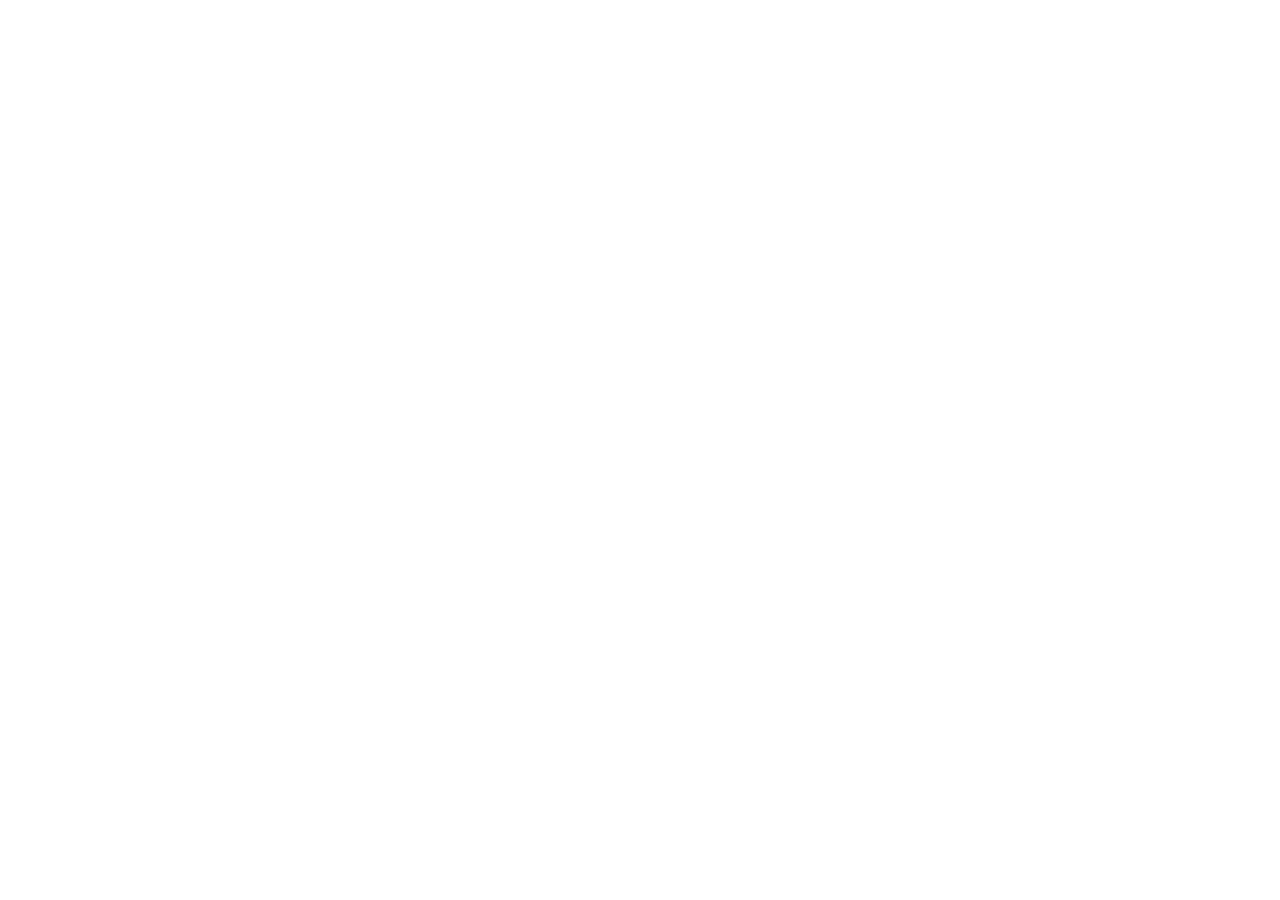
==== index.html @ b3dc57a8 "Add live customer card and lock screen demo" ====
<!doctype html>
<html lang="fr" data-mobile="true">
  <head>
    <meta charset="UTF-8" />
    <meta name="viewport" content="width=device-width, initial-scale=1, viewport-fit=cover" />
    <meta name="theme-color" content="#f8f5ed" />
    <title>FIDELITIZ — Démo mobile connectée</title>
    <script type="module" crossorigin src="./assets/index.server-DJMQEI2E.js"></script>
    <link rel="stylesheet" crossorigin href="./assets/style-CL3QbnvM.css">
  </head>
  <body>
    <div id="root"></div>
    <script src="./jsQR.js"></script>
  </body>
</html>
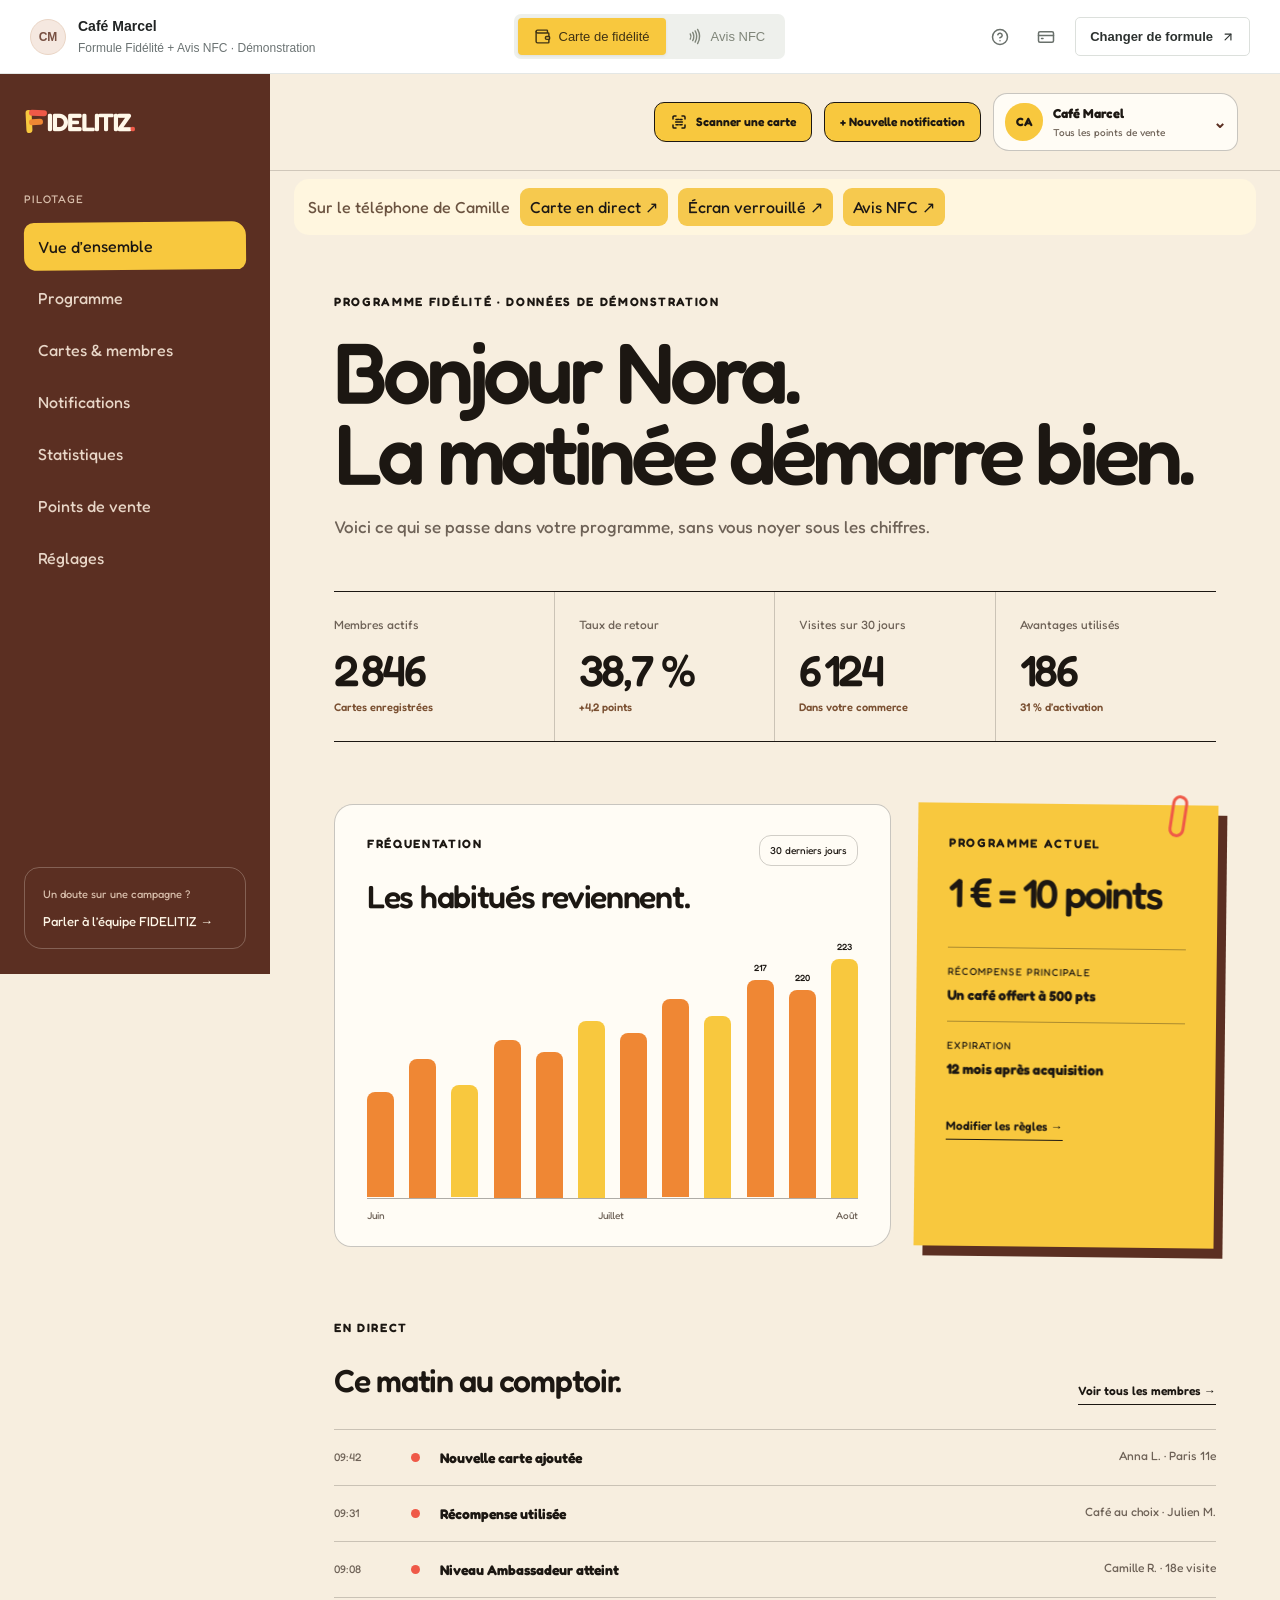
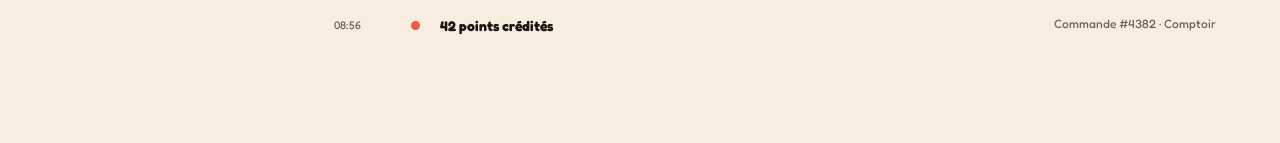
==== commit eae22755: "Load NFC-enabled dashboard" ====
--- a/index.html
+++ b/index.html
@@ -5,7 +5,7 @@
     <meta name="viewport" content="width=device-width, initial-scale=1, viewport-fit=cover" />
     <meta name="theme-color" content="#f8f5ed" />
     <title>FIDELITIZ — Démo mobile connectée</title>
-    <script type="module" crossorigin src="./assets/index.server-DJMQEI2E.js"></script>
+    <script type="module" crossorigin src="./assets/index.server-DjccMtOa.js"></script>
     <link rel="stylesheet" crossorigin href="./assets/style-CL3QbnvM.css">
   </head>
   <body>
--- a/assets/style-CL3QbnvM.css
+++ b/assets/style-CL3QbnvM.css
@@ -0,0 +1,2 @@
+@font-face{font-family:Fredoka Variable;font-style:normal;font-display:swap;font-weight:300 700;src:url(./fredoka-hebrew-wght-normal-DdnsCkLr.woff2)format("woff2-variations");unicode-range:U+307-308,U+590-5FF,U+200C-2010,U+20AA,U+25CC,U+FB1D-FB4F}@font-face{font-family:Fredoka Variable;font-style:normal;font-display:swap;font-weight:300 700;src:url(./fredoka-latin-ext-wght-normal-CYrqKuxd.woff2)format("woff2-variations");unicode-range:U+100-2BA,U+2BD-2C5,U+2C7-2CC,U+2CE-2D7,U+2DD-2FF,U+304,U+308,U+329,U+1D00-1DBF,U+1E00-1E9F,U+1EF2-1EFF,U+2020,U+20A0-20AB,U+20AD-20C0,U+2113,U+2C60-2C7F,U+A720-A7FF}@font-face{font-family:Fredoka Variable;font-style:normal;font-display:swap;font-weight:300 700;src:url(./fredoka-latin-wght-normal-DM6njrJ3.woff2)format("woff2-variations");unicode-range:U+??,U+131,U+152-153,U+2BB-2BC,U+2C6,U+2DA,U+2DC,U+304,U+308,U+329,U+2000-206F,U+20AC,U+2122,U+2191,U+2193,U+2212,U+2215,U+FEFF,U+FFFD}@layer properties{@supports (((-webkit-hyphens:none)) and (not (margin-trim:inline))) or ((-moz-orient:inline) and (not (color:rgb(from red r g b)))){*,:before,:after,::backdrop{--tw-rotate-x:initial;--tw-rotate-y:initial;--tw-rotate-z:initial;--tw-skew-x:initial;--tw-skew-y:initial;--tw-border-style:solid;--tw-blur:initial;--tw-brightness:initial;--tw-contrast:initial;--tw-grayscale:initial;--tw-hue-rotate:initial;--tw-invert:initial;--tw-opacity:initial;--tw-saturate:initial;--tw-sepia:initial;--tw-drop-shadow:initial;--tw-drop-shadow-color:initial;--tw-drop-shadow-alpha:100%;--tw-drop-shadow-size:initial;--tw-ease:initial}}}@layer theme{:root,:host{--font-sans:ui-sans-serif, system-ui, sans-serif, "Apple Color Emoji", "Segoe UI Emoji", "Segoe UI Symbol", "Noto Color Emoji";--font-mono:ui-monospace, SFMono-Regular, Menlo, Monaco, Consolas, "Liberation Mono", "Courier New", monospace;--spacing:.25rem;--ease-in-out:cubic-bezier(.4, 0, .2, 1);--default-font-family:var(--font-sans);--default-mono-font-family:var(--font-mono)}}@layer base{*,:after,:before,::backdrop{box-sizing:border-box;border:0 solid;margin:0;padding:0}::file-selector-button{box-sizing:border-box;border:0 solid;margin:0;padding:0}html,:host{-webkit-text-size-adjust:100%;tab-size:4;line-height:1.5;font-family:var(--default-font-family,ui-sans-serif, system-ui, sans-serif, "Apple Color Emoji", "Segoe UI Emoji", "Segoe UI Symbol", "Noto Color Emoji");font-feature-settings:var(--default-font-feature-settings,normal);font-variation-settings:var(--default-font-variation-settings,normal);-webkit-tap-highlight-color:transparent}hr{height:0;color:inherit;border-top-width:1px}abbr:where([title]){-webkit-text-decoration:underline dotted;text-decoration:underline dotted}h1,h2,h3,h4,h5,h6{font-size:inherit;font-weight:inherit}a{color:inherit;-webkit-text-decoration:inherit;-webkit-text-decoration:inherit;-webkit-text-decoration:inherit;-webkit-text-decoration:inherit;text-decoration:inherit}b,strong{font-weight:bolder}code,kbd,samp,pre{font-family:var(--default-mono-font-family,ui-monospace, SFMono-Regular, Menlo, Monaco, Consolas, "Liberation Mono", "Courier New", monospace);font-feature-settings:var(--default-mono-font-feature-settings,normal);font-variation-settings:var(--default-mono-font-variation-settings,normal);font-size:1em}small{font-size:80%}sub,sup{vertical-align:baseline;font-size:75%;line-height:0;position:relative}sub{bottom:-.25em}sup{top:-.5em}table{text-indent:0;border-color:inherit;border-collapse:collapse}:-moz-focusring{outline:auto}progress{vertical-align:baseline}summary{display:list-item}ol,ul,menu{list-style:none}img,svg,video,canvas,audio,iframe,embed,object{vertical-align:middle;display:block}img,video{max-width:100%;height:auto}button,input,select,optgroup,textarea{font:inherit;font-feature-settings:inherit;font-variation-settings:inherit;letter-spacing:inherit;color:inherit;opacity:1;background-color:#0000;border-radius:0}::file-selector-button{font:inherit;font-feature-settings:inherit;font-variation-settings:inherit;letter-spacing:inherit;color:inherit;opacity:1;background-color:#0000;border-radius:0}:where(select:is([multiple],[size])) optgroup{font-weight:bolder}:where(select:is([multiple],[size])) optgroup option{padding-inline-start:20px}::file-selector-button{margin-inline-end:4px}::placeholder{opacity:1}@supports (not ((-webkit-appearance:-apple-pay-button))) or (contain-intrinsic-size:1px){::placeholder{color:currentColor}@supports (color:color-mix(in lab, red, red)){::placeholder{color:color-mix(in oklab, currentcolor 50%, transparent)}}}textarea{resize:vertical}::-webkit-search-decoration{-webkit-appearance:none}::-webkit-date-and-time-value{min-height:1lh;text-align:inherit}::-webkit-datetime-edit{display:inline-flex}::-webkit-datetime-edit-fields-wrapper{padding:0}::-webkit-datetime-edit{padding-block:0}::-webkit-datetime-edit-year-field{padding-block:0}::-webkit-datetime-edit-month-field{padding-block:0}::-webkit-datetime-edit-day-field{padding-block:0}::-webkit-datetime-edit-hour-field{padding-block:0}::-webkit-datetime-edit-minute-field{padding-block:0}::-webkit-datetime-edit-second-field{padding-block:0}::-webkit-datetime-edit-millisecond-field{padding-block:0}::-webkit-datetime-edit-meridiem-field{padding-block:0}::-webkit-calendar-picker-indicator{line-height:1}:-moz-ui-invalid{box-shadow:none}button,input:where([type=button],[type=reset],[type=submit]){appearance:button}::file-selector-button{appearance:button}::-webkit-inner-spin-button{height:auto}::-webkit-outer-spin-button{height:auto}[hidden]:where(:not([hidden=until-found])){display:none!important}}@layer components;@layer utilities{.visible{visibility:visible}.sr-only{clip-path:inset(50%);white-space:nowrap;border-width:0;width:1px;height:1px;margin:-1px;padding:0;position:absolute;overflow:hidden}.static{position:static}.start{inset-inline-start:var(--spacing)}.end{inset-inline-end:var(--spacing)}.container{width:100%}@media (width>=40rem){.container{max-width:40rem}}@media (width>=48rem){.container{max-width:48rem}}@media (width>=64rem){.container{max-width:64rem}}@media (width>=80rem){.container{max-width:80rem}}@media (width>=96rem){.container{max-width:96rem}}.block{display:block}.contents{display:contents}.flex{display:flex}.grid{display:grid}.hidden{display:none}.inline{display:inline}.table{display:table}.transform{transform:var(--tw-rotate-x,) var(--tw-rotate-y,) var(--tw-rotate-z,) var(--tw-skew-x,) var(--tw-skew-y,)}.resize{resize:both}.flex-wrap{flex-wrap:wrap}.truncate{text-overflow:ellipsis;white-space:nowrap;overflow:hidden}.border{border-style:var(--tw-border-style);border-width:1px}.blur{--tw-blur:blur(8px);filter:var(--tw-blur,) var(--tw-brightness,) var(--tw-contrast,) var(--tw-grayscale,) var(--tw-hue-rotate,) var(--tw-invert,) var(--tw-saturate,) var(--tw-sepia,) var(--tw-drop-shadow,)}.invert{--tw-invert:invert(100%);filter:var(--tw-blur,) var(--tw-brightness,) var(--tw-contrast,) var(--tw-grayscale,) var(--tw-hue-rotate,) var(--tw-invert,) var(--tw-saturate,) var(--tw-sepia,) var(--tw-drop-shadow,)}.filter{filter:var(--tw-blur,) var(--tw-brightness,) var(--tw-contrast,) var(--tw-grayscale,) var(--tw-hue-rotate,) var(--tw-invert,) var(--tw-saturate,) var(--tw-sepia,) var(--tw-drop-shadow,)}.ease-in-out{--tw-ease:var(--ease-in-out);transition-timing-function:var(--ease-in-out)}}:root{--yellow:#f8c83e;--yellow-soft:#ffe79b;--orange:#ef8734;--coral:#ef5948;--brown:#5b2f22;--brown-deep:#321c16;--ink:#1c1712;--cream:#fff8e9;--paper:#fffcf5;--muted:#6e6257}*{box-sizing:border-box}html{scroll-behavior:smooth}body{background:var(--cream);color:var(--ink);margin:0;font-family:Fredoka Variable,Arial Rounded MT Bold,sans-serif;font-weight:450}:is(html:has(body>main#top),body:has(>main#top)){scrollbar-width:none;-ms-overflow-style:none}html:has(body>main#top)::-webkit-scrollbar{width:0;height:0;display:none}body:has(>main#top)::-webkit-scrollbar{width:0;height:0;display:none}button,input{font:inherit}button,a{-webkit-tap-highlight-color:transparent}button{color:inherit}a{color:inherit;text-decoration:none}img{display:block}h1,h2,h3,p{margin-top:0}.eyebrow{letter-spacing:.14em;text-transform:uppercase;margin:0 0 20px;font-size:12px;font-weight:650}.wordmark{letter-spacing:-.055em;font-size:27px;font-weight:650}.wordmark span,.dashboard-brand span,.wallet-card-brand span,.hero h1 span{color:var(--coral)}.brand-logo{align-items:center;gap:0;width:fit-content;display:inline-flex}.brand-glyph{flex:0 0 24px;width:24px;height:27px;margin-right:-1px;display:block;position:relative}.brand-glyph i{border-radius:999px;display:block;position:absolute}.glyph-spine{background:var(--brown);width:6px;top:2px;bottom:2px;left:2px;transform:rotate(-3deg)}.glyph-top{background:var(--coral);width:18px;height:6px;top:2px;left:5px;transform:rotate(2deg)}.glyph-middle{background:var(--orange);width:14px;height:6px;top:11px;left:5px;transform:rotate(-2deg)}.brand-name{letter-spacing:-.055em;margin-top:1px;font-size:25px;font-weight:650;line-height:1}.brand-dot{color:var(--coral);margin-left:-.04em}.button{border:1.5px solid var(--ink);cursor:pointer;border-radius:12px;justify-content:center;align-items:center;min-height:54px;padding:0 25px;font-size:15px;font-weight:650;transition:transform .22s cubic-bezier(.2,.8,.2,1),box-shadow .22s cubic-bezier(.2,.8,.2,1);display:inline-flex}.button:hover,.button:focus-visible{box-shadow:6px 6px 0 var(--coral);transform:translate(-3px,-3px)rotate(-.3deg)}.button-dark{background:var(--ink);color:var(--cream)}.button-light{border-color:var(--cream);background:var(--cream);color:var(--ink)}.account-menu{z-index:20;align-items:center;display:inline-flex;position:relative}.account-trigger{cursor:pointer;background:#fff8e98c;border:1px solid #1c17123d;border-radius:25px;align-items:center;gap:9px;min-height:46px;padding:4px 12px 4px 5px;font-size:13px;font-weight:600;transition:background .18s,transform .18s;display:flex;position:relative}.account-trigger:hover,.account-trigger:focus-visible{background:var(--paper);outline:none;transform:rotate(-1deg)}.account-menu-compact .account-trigger{width:46px;padding:4px}.face-avatar{border:1px solid var(--ink);background:var(--orange);border-radius:50% 48% 52% 46%;flex:0 0 36px;width:36px;height:36px;display:block;position:relative;overflow:hidden}.face-eyes:before,.face-eyes:after{content:"";border-top:0 solid var(--ink);background:var(--ink);border-radius:50%;width:3px;height:3px;transition:top .2s,width .2s,height .2s,border-width .18s,border-radius .2s,background .16s,transform .22s cubic-bezier(.2,.8,.2,1);position:absolute;top:13px}.face-eyes:before{left:11px}.face-eyes:after{right:10px}.account-menu:hover .face-eyes:before,.account-menu:focus-within .face-eyes:before{background:0 0;border-top-width:2px;border-radius:55% 55% 0 0;width:7px;height:5px;top:12px;left:8px;transform:rotate(8deg)}.account-menu:hover .face-eyes:after,.account-menu:focus-within .face-eyes:after{background:0 0;border-top-width:2px;border-radius:55% 55% 0 0;width:7px;height:5px;top:12px;right:8px;transform:rotate(-8deg)}.face-smile{border:0;border-bottom:2px solid var(--ink);background:0 0;border-radius:0 0 11px 11px;width:12px;height:7px;transition:top .22s cubic-bezier(.2,.8,.2,1),left .22s cubic-bezier(.2,.8,.2,1),width .22s cubic-bezier(.2,.8,.2,1),height .22s cubic-bezier(.2,.8,.2,1),border-radius .22s,background .18s;position:absolute;top:18px;left:12px}.face-smile:before,.face-smile:after{content:"";background:var(--coral);opacity:0;border-radius:50%;width:4px;height:2px;transition:opacity .18s,transform .22s;position:absolute;top:1px}.face-smile:before{left:-7px}.face-smile:after{right:-7px}.account-menu:hover .face-smile,.account-menu:focus-within .face-smile{border:1.5px solid var(--ink);background:linear-gradient(to bottom,var(--ink) 0 62%,var(--coral) 63% 100%);border-radius:4px 4px 10px 10px;width:14px;height:9px;top:18px;left:11px}.account-menu:hover .face-smile:before,.account-menu:hover .face-smile:after,.account-menu:focus-within .face-smile:before,.account-menu:focus-within .face-smile:after{opacity:.8;transform:translateY(2px)scale(1.1)}.account-popover{background:var(--paper);opacity:0;visibility:hidden;pointer-events:none;transform-origin:32px 0;border:1px solid #1c171233;border-radius:22px;width:268px;padding:12px;transition:opacity .18s,transform .26s cubic-bezier(.16,1,.3,1),visibility .18s;position:absolute;top:calc(100% + 10px);left:0;transform:translateY(-8px)rotate(-1.2deg)scale(.98);box-shadow:0 18px 45px #321c162b}.account-popover:before{content:"";height:12px;position:absolute;bottom:100%;left:0;right:0}.account-menu:hover .account-popover,.account-menu:focus-within .account-popover{opacity:1;visibility:visible;pointer-events:auto;transform:translateY(0)rotate(0)scale(1)}.popover-heading{flex-direction:column;gap:4px;padding:7px 8px 13px;display:flex}.popover-heading span{font-size:16px;font-weight:650}.popover-heading small{color:var(--muted);font-size:12px;line-height:1.45}.popover-action{width:100%;min-height:46px;font-size:14px}.popover-link{border-bottom:1px solid #1c17122e;justify-content:space-between;margin:9px 4px 0;padding:10px 7px 5px;font-size:13px;font-weight:550;display:flex}.popover-link span{transition:transform .18s}button.popover-link{width:calc(100% - 8px);color:inherit;font:inherit;text-align:left;cursor:pointer;background:0 0;border-width:0 0 1px;font-size:13px;font-weight:550}.popover-link:hover span,.popover-link:focus-visible span{transform:translate(4px)}.hero{background:var(--yellow)}.nav{z-index:10;border-bottom:1px solid #1c171242;justify-content:space-between;align-items:center;width:min(1360px,100% - 64px);margin:0 auto;padding:22px 0;display:flex;position:relative}.nav>.brand-logo{transform-origin:0;transform:scale(1.22)}.nav-end,.nav-links{align-items:center;display:flex}.nav-end{gap:17px}.solutions-menu{z-index:30;position:relative}.solutions-trigger{font:inherit;cursor:pointer;background:0 0;border:0;align-items:center;gap:7px;padding:12px 0;display:flex}.solutions-chevron{fill:none;stroke:currentColor;stroke-width:1.8px;stroke-linecap:round;stroke-linejoin:round;flex:none;width:12px;height:8px;transition:transform .2s}.solutions-trigger[aria-expanded=true] .solutions-chevron{transform:rotate(180deg)}.solutions-dropdown{background:var(--paper);border:1px solid #5b2f222e;border-radius:20px;width:310px;padding:9px;animation:.18s ease-out solutions-reveal;position:absolute;top:100%;right:-30px;box-shadow:0 18px 40px #321c1626}.solutions-dropdown a{border-radius:13px;gap:5px;padding:17px 15px;transition:background .18s;display:grid}.solutions-dropdown a:hover,.solutions-dropdown a:focus-visible{background:var(--yellow-soft)}.solutions-dropdown strong{font-size:15px;font-weight:550}.solutions-dropdown a span{color:var(--muted);font-size:12px;font-weight:400}@keyframes solutions-reveal{0%{opacity:0;transform:translateY(-5px)}to{opacity:1;transform:translateY(0)}}@media (width<=760px){.nav-links{gap:12px!important}.nav-links:has(.solutions-menu)>.nav-cta{display:none}.solutions-trigger{font-size:13px}.solutions-dropdown{width:min(310px,100vw - 36px);right:-55px}}@media (prefers-reduced-motion:reduce){.solutions-dropdown{animation:none}.solutions-chevron{transition:none}}.nav-links{gap:30px;font-size:14px;font-weight:600}.nav-links>a:not(.nav-cta){position:relative}.nav-links>a:not(.nav-cta):after{content:"";background:var(--ink);transform-origin:100%;height:1.5px;transition:transform .22s;position:absolute;bottom:-5px;left:0;right:0;transform:scaleX(0)}.nav-links>a:hover:after{transform-origin:0;transform:scaleX(1)}.nav-cta{border:1.5px solid var(--ink);border-radius:12px;padding:11px 17px;transition:background .18s,color .18s}.nav-cta:hover,.nav-cta:focus-visible{background:var(--ink);color:var(--cream)}.nav-end .account-popover{left:auto;right:0}.hero-stage{grid-template-columns:minmax(0,.9fr) minmax(440px,1.1fr);align-items:end;width:min(1360px,100% - 64px);min-height:740px;margin:0 auto;padding-top:72px;display:grid}.hero-copy{align-self:center;padding:20px 0 105px}.hero h1{letter-spacing:-.068em;max-width:720px;margin-bottom:30px;font-size:clamp(66px,7.2vw,112px);font-weight:570;line-height:.88}.hero-intro{max-width:530px;margin-bottom:33px;font-size:20px;line-height:1.48}.hero-actions{align-items:center;gap:26px;display:flex}.text-link{border-bottom:1.5px solid var(--ink);padding:8px 0 5px;font-size:14px;font-weight:600}.hero-visual{align-self:end;min-width:0}.hero-visual img{object-fit:contain;object-position:center bottom;width:100%;max-width:100%;height:auto}.opening,.counter-story,.moments,.merchant-letter,.member-invite,.faq,.contact{padding-left:max(32px,50vw - 680px);padding-right:max(32px,50vw - 680px)}.opening{background:var(--cream);grid-template-columns:1fr 3fr;gap:40px;padding-top:120px;padding-bottom:130px;display:grid}.side-note{text-transform:uppercase;letter-spacing:.11em;padding-top:13px;font-size:12px;font-weight:650}.opening h2,.counter-story h2,.moments>header h2,.member-invite h2,.faq h2,.contact h2{letter-spacing:-.058em;margin:0;font-size:clamp(46px,6vw,88px);font-weight:530;line-height:.98}.opening>div>p{max-width:760px;color:var(--muted);margin:35px 0 0;font-size:22px;line-height:1.55}.counter-story{background:var(--paper);grid-template-columns:1.1fr .9fr;align-items:center;gap:clamp(60px,9vw,150px);padding-top:120px;padding-bottom:130px;display:grid}.story-copy>p:not(.eyebrow){max-width:660px;color:var(--muted);font-size:19px;line-height:1.65}.story-copy h2{margin-bottom:36px}.story-aside{border-left:4px solid var(--orange);margin-top:28px;padding-left:22px;font-weight:560;color:var(--ink)!important}.receipt-scene{max-width:430px;box-shadow:13px 15px 0 var(--yellow), 0 24px 55px #321c1624;background:#fffdf8;padding:52px 42px 40px;position:relative;transform:rotate(1.6deg)}.receipt-scene:after{content:"";background:linear-gradient(135deg,#0000 9px,#fffdf8 0) 0 0/18px 18px repeat-x;height:18px;position:absolute;bottom:-12px;left:0;right:0}.receipt-pin{background:var(--coral);border:7px solid #d84235;border-radius:50%;width:32px;height:32px;position:absolute;top:-16px;left:50%;box-shadow:0 5px 10px #321c1640}.receipt-place{text-align:center;margin-bottom:4px;font-size:22px;font-weight:650}.receipt-date{color:var(--muted);text-align:center;margin-bottom:35px;font-size:12px}.receipt-line{border-top:1px dashed #a99c8c;border-bottom:1px dashed #a99c8c;justify-content:space-between;padding:15px 0;font-size:15px;display:flex}.receipt-dots,.stamp-line{gap:8px;margin:30px 0 22px;display:flex}.receipt-dots i,.stamp-line i{border:2px solid var(--ink);background:var(--coral);border-radius:50% 47% 53% 48%;width:38px;height:38px}.receipt-dots i.empty,.stamp-line i.empty{opacity:.45;background:0 0;border-style:dashed}.receipt-scene strong{font-size:19px;line-height:1.3;display:block}.receipt-thanks{color:var(--muted);text-align:right;margin-top:35px;font-size:13px;display:block}.wallet-film{background:#090705;width:100%;height:400svh;position:relative;overflow:clip}.wallet-film-frame{background:#090705;width:100%;height:100svh;position:sticky;top:0;overflow:hidden}.wallet-film canvas{background:#090705;width:100%;height:100%;display:block}.moments{background:var(--orange);padding-top:125px;padding-bottom:110px}.moments>header{grid-template-columns:1fr 3fr;gap:40px;margin-bottom:90px;display:grid}.moment-row{border-top:1px solid #1c17128c;grid-template-columns:1fr 2fr 1.2fr;align-items:start;gap:38px;padding:35px 0 40px;display:grid}.moment-row>span{text-transform:uppercase;letter-spacing:.09em;font-size:13px;font-weight:650}.moment-row h3{letter-spacing:-.045em;margin:0;font-size:clamp(30px,3.2vw,48px);font-weight:520;line-height:1.06}.moment-row p{margin:5px 0 0;font-size:16px;line-height:1.55}.merchant-letter{background:var(--yellow-soft);padding-top:130px;padding-bottom:130px;position:relative}.letter-mark{color:var(--coral);opacity:.8;font-size:140px;font-weight:700;line-height:1;position:absolute;top:42px;left:max(32px,50vw - 680px)}.merchant-letter blockquote{letter-spacing:-.045em;text-align:center;max-width:1080px;margin:0 auto 35px;font-size:clamp(38px,5.2vw,74px);font-weight:510;line-height:1.08}.merchant-letter>p{text-align:center;margin:0;font-size:14px;font-weight:600}.member-invite{background:var(--paper);grid-template-columns:1fr auto;align-items:end;gap:60px;padding-top:115px;padding-bottom:120px;display:grid}.member-invite>div>p:last-child{max-width:680px;color:var(--muted);margin:30px 0 0;font-size:19px;line-height:1.6}.faq{background:var(--cream);grid-template-columns:.85fr 1.15fr;gap:clamp(60px,9vw,150px);padding-top:120px;padding-bottom:125px;display:grid}.faq h2{max-width:520px}.faq-list{border-top:1px solid var(--ink)}.faq details{border-bottom:1px solid var(--ink)}.faq summary{cursor:pointer;justify-content:space-between;align-items:center;gap:30px;padding:25px 0;font-size:20px;font-weight:560;list-style:none;display:flex}.faq summary::-webkit-details-marker{display:none}.faq summary span{font-size:27px;font-weight:400;transition:transform .22s}.faq details[open] summary span{transform:rotate(45deg)}.faq details p{max-width:720px;color:var(--muted);margin:-5px 45px 27px 0;font-size:16px;line-height:1.6;animation:.26s both answer-in}.contact{background:var(--yellow);padding-top:120px;padding-bottom:125px}.contact h2{max-width:1100px;margin-bottom:50px}.contact-actions{align-items:center;gap:26px;display:flex}.contact-actions p{margin:0;font-size:14px}.site-footer{background:var(--brown);color:var(--cream);grid-template-columns:.9fr 1.6fr;column-gap:clamp(60px,9vw,150px);padding:85px max(32px,50vw - 680px) 30px;display:grid}.footer-logo{color:var(--cream);transform-origin:0;margin:10px 0 38px;transform:scale(1.55)}.footer-logo .brand-glyph .glyph-spine{background:var(--yellow)}.footer-lead>p{color:#ead7c1;max-width:400px;margin-bottom:30px;font-size:18px;line-height:1.5}.footer-mail{border-bottom:1px solid #ead7c1;padding-bottom:4px;font-size:14px;display:inline-block}.footer-links{grid-template-columns:repeat(3,1fr);gap:40px;padding-top:12px;display:grid}.footer-links h2{color:var(--yellow);letter-spacing:.13em;text-transform:uppercase;margin-bottom:23px;font-size:12px;font-weight:650}.footer-links a{color:#f7ead9;width:fit-content;margin-bottom:14px;font-size:14px;transition:color .16s,transform .16s;display:block}.footer-links a:hover,.footer-links a:focus-visible{color:var(--yellow);transform:translate(3px)}.footer-bottom{color:#d5bdab;border-top:1px solid #fff8e940;grid-column:1/-1;grid-template-columns:1fr 1fr auto;gap:30px;margin-top:75px;padding-top:25px;font-size:12px;display:grid}.footer-bottom p{margin:0}.footer-resources{border-top:1px solid #fff8e933;grid-column:1/-1;grid-template-columns:repeat(3,1fr);gap:36px;margin-top:40px;padding-top:40px;display:grid}.footer-resources h2{color:var(--yellow);margin-bottom:20px;font-size:17px;font-weight:500}.footer-resources a{color:#f7ead9;width:fit-content;margin:12px 0;font-size:14px;line-height:1.5;display:block}.footer-resources a:hover{color:var(--yellow);text-underline-offset:4px;text-decoration:underline}.related-reading{background:var(--paper);grid-template-columns:1fr 1fr;gap:70px;padding:75px max(32px,50vw - 680px);display:grid}.related-reading h2{letter-spacing:-.035em;font-size:clamp(32px,3.5vw,48px);font-weight:500;line-height:1.1}.related-reading>div:first-child>a{text-underline-offset:5px;text-decoration:underline}.related-reading>div:last-child a{border-bottom:1px solid #5b2f2240;justify-content:space-between;gap:18px;padding:22px 0;font-size:19px;display:flex}.related-reading a:hover{color:var(--brown)}@media (width<=760px){.related-reading{grid-template-columns:1fr;gap:22px;padding:55px 24px}.footer-resources{grid-template-columns:repeat(2,1fr);gap:24px}}@media (width<=450px){.footer-resources{grid-template-columns:1fr}}.legal-page{background:var(--paper)}.legal-nav{border-bottom:1px solid #1c171233;justify-content:space-between;align-items:center;width:min(1200px,100% - 64px);margin:0 auto;padding:28px 0;font-size:14px;display:flex}.legal-header{width:min(1200px,100% - 64px);margin:0 auto;padding:100px 0 85px}.legal-header h1{letter-spacing:-.065em;max-width:900px;margin-bottom:25px;font-size:clamp(62px,8vw,118px);font-weight:540;line-height:.9}.legal-header>p:last-child{color:var(--muted);font-size:14px}.legal-content{width:min(900px,100% - 64px);margin:0 auto;padding-bottom:120px}.legal-content section{border-top:1px solid #1c171240;grid-template-columns:240px 1fr;column-gap:55px;padding:34px 0;display:grid}.legal-content h2{margin:0;font-size:20px;font-weight:600}.legal-content section p{color:var(--muted);grid-column:2;font-size:16px;line-height:1.65}.legal-content aside{background:var(--yellow-soft);border-radius:16px;margin-top:40px;padding:25px 28px}.legal-content aside p{margin:8px 0 0;line-height:1.5}.dashboard-shell{background:#f7eedf;grid-template-columns:270px minmax(0,1fr);min-height:100vh;display:grid}.dashboard-rail{background:var(--brown);height:100vh;color:var(--cream);flex-direction:column;padding:34px 24px 25px;display:flex;position:sticky;top:0}.dashboard-brand{letter-spacing:-.055em;margin-bottom:55px;font-size:27px;font-weight:650}.rail-kicker{color:#d9bfac;text-transform:uppercase;letter-spacing:.12em;margin-bottom:14px;font-size:11px}.dashboard-rail nav{flex-direction:column;gap:4px;display:flex}.dashboard-rail nav button{color:#e8d6c7;text-align:left;cursor:pointer;background:0 0;border:0;border-radius:10px 14px 9px 13px;padding:12px 14px;transition:background .18s,color .18s,transform .18s}.dashboard-rail nav button:hover{color:#fff;transform:translate(3px)}.dashboard-rail nav button.active{background:var(--yellow);color:var(--ink);transform:rotate(-.5deg)}.rail-note{border:1px solid #fff8e940;border-radius:15px 17px 13px 18px;margin-top:auto;padding:18px}.rail-note span,.rail-note a{display:block}.rail-note span{color:#d9bfac;margin-bottom:9px;font-size:11px}.rail-note a{font-size:13px;line-height:1.4}.dashboard-main{min-width:0}.dashboard-topbar{border-bottom:1px solid #1c17122e;justify-content:space-between;align-items:center;min-height:96px;padding:19px 42px;display:flex}.mobile-dashboard-logo{display:none}.dashboard-view{padding:58px clamp(28px,5vw,78px) 90px;animation:.42s cubic-bezier(.16,1,.3,1) both view-enter}.view-heading{margin-bottom:50px}.view-heading h1{letter-spacing:-.06em;max-width:920px;margin-bottom:22px;font-size:clamp(54px,6.7vw,96px);font-weight:540;line-height:.94}.view-heading>p:last-child:not(.eyebrow){max-width:680px;color:var(--muted);font-size:17px;line-height:1.55}.overview-grid{grid-template-columns:1.1fr .9fr;gap:24px;display:grid}.member-card-preview{border:1.5px solid var(--ink);background:var(--yellow);min-height:440px;box-shadow:10px 11px 0 var(--brown);border-radius:28px 22px 32px 24px;flex-direction:column;grid-row:span 2;padding:30px;display:flex;transform:rotate(-.7deg)}.member-card-head,.member-card-foot{justify-content:space-between;gap:20px;font-size:12px;display:flex}.member-card-head span{letter-spacing:.08em;font-weight:650}.member-card-balance{align-items:end;gap:15px;margin:auto 0 0;display:flex}.member-card-balance strong{letter-spacing:-.08em;font-size:112px;font-weight:520;line-height:.75}.member-card-balance span{font-size:16px;line-height:1.1}.member-card-preview .stamp-line{margin:45px 0 auto}.member-card-preview .stamp-line i{width:clamp(31px,3.2vw,47px);height:clamp(31px,3.2vw,47px)}.member-card-foot{border-top:1px solid #1c171273;margin-top:25px;padding-top:18px}.next-reward{background:var(--paper);border-radius:4px;padding:32px;position:relative;transform:rotate(1deg);box-shadow:0 13px 30px #321c161f}.paper-clip{border:3px solid var(--coral);border-radius:10px;width:16px;height:42px;position:absolute;top:-10px;right:32px;transform:rotate(8deg)}.next-reward>p{color:var(--muted);text-transform:uppercase;letter-spacing:.1em;margin-bottom:24px;font-size:12px}.next-reward h2{letter-spacing:-.04em;font-size:clamp(29px,3vw,42px);font-weight:540;line-height:1.05}.next-reward button,.recent-strip button{border:0;border-bottom:1px solid var(--ink);cursor:pointer;background:0 0;padding:0 0 4px;font-size:13px;font-weight:600}.points-ledger{background:#ead8bc;border:1px solid #1c171240;border-radius:18px 15px 21px 16px;padding:27px 30px}.points-ledger header{justify-content:space-between;align-items:baseline;gap:20px;display:flex}.points-ledger strong{font-size:28px;font-weight:570}.ledger-rule{background:#1c171221;border-radius:8px;height:8px;margin:18px 0;overflow:hidden}.ledger-rule i{border-radius:inherit;background:var(--coral);height:100%;animation:.85s cubic-bezier(.16,1,.3,1) both ledger-grow;display:block}.points-ledger p{color:var(--muted);margin:0;font-size:13px;line-height:1.45}.recent-strip{margin-top:75px}.recent-strip>header{justify-content:space-between;align-items:end;gap:30px;margin-bottom:28px;display:flex}.recent-strip h2{letter-spacing:-.04em;margin:0;font-size:35px;font-weight:540}.transaction-row{border-top:1px solid #1c171238;grid-template-columns:150px 1.1fr 1fr auto;align-items:center;gap:20px;padding:18px 0;font-size:14px;display:grid}.transaction-date{color:var(--muted);font-size:12px}.transaction-row b{color:var(--brown)}.card-detail-layout{grid-template-columns:minmax(340px,.8fr) 1fr;align-items:center;gap:clamp(50px,8vw,120px);display:grid}.big-wallet-card{border:2px solid var(--ink);background:var(--orange);min-height:580px;box-shadow:13px 14px 0 var(--brown);border-radius:34px 28px 38px 30px;padding:34px;position:relative;overflow:hidden;transform:rotate(-1.2deg)}.wallet-card-brand{font-size:23px;font-weight:650}.big-wallet-card>p{margin-top:55px;font-size:15px}.big-wallet-card>strong{letter-spacing:-.07em;font-size:98px;font-weight:510;line-height:.9;display:block}.big-wallet-card>small{letter-spacing:.12em}.fake-qr{aspect-ratio:1;border:12px solid var(--paper);background:repeating-conic-gradient(var(--ink) 0 25%,transparent 0 50%) 0 0/18px 18px, var(--paper);border-radius:8px;width:120px;position:absolute;bottom:38px;right:35px}.wallet-card-number{letter-spacing:.1em;font-size:11px;position:absolute;bottom:42px;left:34px}.card-controls{max-width:570px}.card-controls h2{letter-spacing:-.05em;margin-bottom:25px;font-size:clamp(38px,4.7vw,62px);font-weight:530;line-height:1.02}.card-controls>p:not(.eyebrow){color:var(--muted);margin-bottom:32px;font-size:16px;line-height:1.6}.wallet-button{border:1.5px solid var(--ink);background:var(--ink);color:#fff;cursor:pointer;border-radius:13px;width:100%;max-width:360px;margin-top:12px;padding:15px 20px;font-weight:600;transition:transform .18s;display:block}.wallet-button.google{background:var(--paper);color:var(--ink)}.wallet-button:hover{transform:translate(4px)}.reward-stack{max-width:1000px}.reward-ticket{border:1.5px solid var(--ink);box-shadow:7px 8px 0 var(--brown);border-radius:18px 13px 22px 16px;grid-template-columns:1fr auto;align-items:end;gap:30px;margin-bottom:22px;padding:32px 35px;transition:transform .24s cubic-bezier(.2,.8,.2,1);display:grid}.reward-ticket:nth-child(2){margin-left:4vw;transform:rotate(.7deg)}.reward-ticket:nth-child(3){margin-right:3vw;transform:rotate(-.5deg)}.reward-ticket:hover{transform:translateY(-4px)rotate(0)}.reward-ticket.yellow{background:var(--yellow)}.reward-ticket.coral{background:var(--coral)}.reward-ticket.cream{background:var(--paper)}.reward-ticket span{text-transform:uppercase;letter-spacing:.11em;font-size:11px}.reward-ticket h2{letter-spacing:-.04em;margin:12px 0 4px;font-size:34px;font-weight:550}.reward-ticket p{margin:0}.reward-ticket button{border:1px solid var(--ink);background:var(--ink);color:#fff;cursor:pointer;border-radius:10px;min-width:150px;padding:13px 17px;font-size:13px;font-weight:600}.reward-ticket button:disabled{color:var(--ink);cursor:default;background:0 0}.history-summary{border-top:1px solid var(--ink);border-bottom:1px solid var(--ink);grid-template-columns:repeat(3,1fr);max-width:920px;margin-bottom:65px;display:grid}.history-summary div{border-right:1px solid #1c171238;padding:25px 18px 25px 0}.history-summary div+div{padding-left:25px}.history-summary div:last-child{border-right:0}.history-summary strong,.history-summary span{display:block}.history-summary strong{font-size:44px;font-weight:540}.history-summary span{color:var(--muted);font-size:12px}.history-book{max-width:980px}.history-book article{border-top:1px solid #1c171238;grid-template-columns:60px 1fr auto;align-items:center;gap:25px;padding:25px 0;display:grid}.history-book article>span{color:var(--orange);font-size:18px;font-weight:600}.history-book h2{margin:5px 0 2px;font-size:25px;font-weight:550}.history-book small,.history-book p{color:var(--muted)}.history-book p{margin:0;font-size:13px}.history-book article>strong{color:var(--brown)}.profile-view form{max-width:900px}.profile-fields{grid-template-columns:1fr 1fr;gap:22px 25px;display:grid}.profile-fields label{font-size:12px;font-weight:600}.profile-fields input{background:var(--paper);border:1px solid #1c171259;border-radius:11px 14px 10px 13px;outline:none;width:100%;margin-top:8px;padding:14px 15px}.profile-fields input:focus{border-color:var(--orange);box-shadow:3px 3px 0 var(--yellow)}.profile-view fieldset{border:0;border-top:1px solid var(--ink);margin:50px 0;padding:0}.profile-view legend{padding:28px 0 10px;font-size:25px;font-weight:560}.switch-row{border-bottom:1px solid #1c171233;justify-content:space-between;align-items:center;gap:30px;padding:20px 0;display:flex}.switch-row span,.switch-row strong,.switch-row small{display:block}.switch-row small{color:var(--muted);margin-top:4px;font-weight:400}.switch-row input{appearance:none;border:1.5px solid var(--ink);background:var(--paper);cursor:pointer;border-radius:20px;flex:none;width:48px;height:27px;transition:background .18s;position:relative}.switch-row input:after{content:"";background:var(--ink);border-radius:50%;width:16px;height:16px;transition:transform .22s cubic-bezier(.2,.8,.2,1);position:absolute;top:4px;left:4px}.switch-row input:checked{background:var(--yellow)}.switch-row input:checked:after{transform:translate(21px)}.profile-actions{align-items:center;gap:25px;display:flex}.delete-link{border:0;border-bottom:1px solid var(--coral);color:#a43a30;cursor:pointer;background:0 0;padding:5px 0;font-size:12px}.dashboard-logo{color:var(--cream);margin-bottom:56px}.dashboard-logo .brand-glyph .glyph-spine{background:var(--yellow)}.location-menu{z-index:30;position:relative}.business-switcher{background:var(--paper);min-width:245px;color:var(--ink);text-align:left;cursor:pointer;border:1px solid #1c17123d;border-radius:14px 17px 12px 16px;grid-template-columns:38px minmax(150px,1fr) auto;align-items:center;gap:10px;padding:9px 11px;font-family:inherit;transition:background .18s,box-shadow .18s,transform .18s;display:grid}.business-switcher:hover,.business-switcher:focus-visible{background:var(--yellow-soft);box-shadow:4px 4px 0 var(--brown);outline:none;transform:translate(-1px,-1px)rotate(-.3deg)}.business-switcher>span{background:var(--yellow);width:38px;height:38px;color:var(--ink);border-radius:50% 46% 54% 48%;place-items:center;font-size:12px;font-weight:700;display:grid}.business-switcher strong,.business-switcher small{display:block}.business-switcher strong{margin-bottom:2px;font-size:13px}.business-switcher small{color:var(--muted);font-size:10px}.business-switcher b{color:var(--brown);transition:transform .22s}.location-menu:hover .business-switcher b,.location-menu:focus-within .business-switcher b{transform:rotate(180deg)}.location-popover{background:var(--paper);opacity:0;visibility:hidden;pointer-events:none;transform-origin:45px 0;border:1px solid #1c171238;border-radius:18px 15px 21px 16px;width:330px;padding:12px;transition:opacity .18s,visibility .18s,transform .26s cubic-bezier(.16,1,.3,1);position:absolute;top:calc(100% + 11px);left:0;transform:translateY(-8px)rotate(-.7deg)scale(.98);box-shadow:0 20px 48px #321c162e}.location-menu:hover .location-popover,.location-menu:focus-within .location-popover{opacity:1;visibility:visible;pointer-events:auto;transform:translateY(0)rotate(0)scale(1)}.location-popover header{padding:8px 9px 12px}.location-popover header span,.location-popover header small{display:block}.location-popover header span{text-transform:uppercase;letter-spacing:.07em;margin-bottom:3px;font-size:11px;font-weight:650}.location-popover header small{color:var(--muted);font-size:9px}.location-popover>button{width:100%;color:var(--ink);text-align:left;cursor:pointer;background:0 0;border:0;border-top:1px solid #1c171221;justify-content:space-between;align-items:center;padding:11px 10px;font-family:inherit;font-size:11px;transition:background .15s,padding .15s;display:flex}.location-popover>button:hover,.location-popover>button:focus-visible{background:var(--yellow-soft);outline:none;padding-left:14px}.location-popover>button.selected{font-weight:650}.location-popover>button b{font-size:11px}.location-popover>button.create-location{border-top:1px solid var(--ink);color:#8b351f;border-radius:0 0 11px 13px;margin-top:7px;font-weight:650}.topbar-actions{justify-content:flex-end;align-items:center;gap:12px;margin-left:auto;display:flex}.topbar-actions .location-menu{flex:none;order:2}.topbar-actions .quick-create{flex:none;order:1}.quick-create{border:1px solid var(--ink);background:var(--yellow);cursor:pointer;border-radius:10px 13px 9px 12px;padding:10px 15px;font-size:12px;font-weight:650;transition:transform .18s,box-shadow .18s}.quick-create:hover{box-shadow:4px 4px 0 var(--brown);transform:translate(-2px,-2px)rotate(-.4deg)}.metric-ribbon{border-top:1px solid var(--ink);border-bottom:1px solid var(--ink);grid-template-columns:repeat(4,1fr);margin-bottom:62px;display:grid}.metric-ribbon article{border-right:1px solid #1c171233;padding:24px 24px 25px 0}.metric-ribbon article+article{padding-left:24px}.metric-ribbon article:last-child{border-right:0}.metric-ribbon span,.metric-ribbon strong,.metric-ribbon small{display:block}.metric-ribbon span{color:var(--muted);margin-bottom:15px;font-size:12px}.metric-ribbon strong{letter-spacing:-.05em;margin-bottom:7px;font-size:clamp(31px,3.4vw,48px);font-weight:540;line-height:1}.metric-ribbon small{color:#7a5032;font-size:11px;font-weight:550}.pro-overview-grid{grid-template-columns:1.3fr .7fr;gap:25px;display:grid}.return-graph{background:var(--paper);border:1px solid #1c17123d;border-radius:19px 15px 22px 17px;min-height:430px;padding:30px 32px 23px}.return-graph header{justify-content:space-between;align-items:start;gap:25px;display:flex}.return-graph h2,.live-activity h2{letter-spacing:-.04em;margin:0;font-size:32px;font-weight:550}.return-graph header>span{border:1px solid #1c171233;border-radius:12px;padding:7px 10px;font-size:10px}.bar-calendar{border-bottom:1px solid #1c171259;align-items:end;gap:clamp(7px,1.2vw,15px);height:240px;margin-top:38px;display:flex}.bar-calendar i{background:var(--orange);transform-origin:bottom;border-radius:8px 8px 0 0;flex:1;min-width:7px;animation:.72s cubic-bezier(.16,1,.3,1) both bar-rise;position:relative}.bar-calendar i:nth-child(3n){background:var(--yellow)}.bar-calendar i b{font-size:9px;font-style:normal;font-weight:500;position:absolute;top:-19px;left:50%;transform:translate(-50%)}.graph-caption{color:var(--muted);justify-content:space-between;margin-top:9px;font-size:10px;display:flex}.program-pulse{background:var(--yellow);box-shadow:9px 10px 0 var(--brown);padding:31px;position:relative;transform:rotate(.65deg)}.program-pulse h2{letter-spacing:-.05em;margin-bottom:35px;font-size:40px;font-weight:540;line-height:1}.program-pulse>div{border-top:1px solid #1c171259;padding:16px 0}.program-pulse>div span,.program-pulse>div strong{display:block}.program-pulse>div span{text-transform:uppercase;letter-spacing:.1em;margin-bottom:5px;font-size:10px}.program-pulse>div strong{font-size:14px}.program-pulse button,.live-activity header button{border:0;border-bottom:1px solid var(--ink);cursor:pointer;background:0 0;margin-top:22px;padding:0 0 4px;font-size:12px;font-weight:600}.live-activity{margin-top:72px}.live-activity>header{justify-content:space-between;align-items:end;gap:30px;margin-bottom:24px;display:flex}.live-activity article{border-top:1px solid #1c171233;grid-template-columns:60px 12px 1fr;align-items:center;gap:17px;padding:17px 0;display:grid}.live-activity time{color:var(--muted);font-size:11px}.live-activity article>i{background:var(--coral);border-radius:50%;width:9px;height:9px}.live-activity article div{justify-content:space-between;gap:25px;display:flex}.live-activity article strong{font-size:14px}.live-activity article span{color:var(--muted);font-size:12px}.program-layout{grid-template-columns:minmax(0,1fr) minmax(390px,.72fr);align-items:start;gap:clamp(45px,6vw,90px);display:grid}.program-form{gap:11px;display:grid}.program-accordion{background:#fff8e97a;border:1px solid #1c171238;border-radius:15px 19px 14px 17px;transition:border-color .18s,background .18s,box-shadow .18s;overflow:clip}.program-accordion[open]{background:var(--paper);border-color:#1c171261;box-shadow:4px 5px #6b422629}.program-accordion summary{cursor:pointer;-webkit-user-select:none;user-select:none;justify-content:space-between;align-items:center;gap:20px;min-height:86px;padding:17px 19px;list-style:none;display:flex}.program-accordion summary::-webkit-details-marker{display:none}.program-accordion summary:hover{background:#f8c83e1a}.program-accordion summary h2{margin:0 0 4px;font-size:18px;font-weight:570}.program-accordion summary p{color:var(--muted);margin:0;font-size:10px;line-height:1.4}.accordion-summary-end{color:var(--muted);flex:none;align-items:center;gap:13px;display:flex}.accordion-summary-end em{font-size:9px;font-style:normal;font-weight:550}.accordion-summary-end b{width:27px;height:27px;color:var(--ink);border:1px solid #1c171240;border-radius:50%;place-items:center;font-size:13px;font-weight:500;transition:transform .18s,background .18s;display:grid}.program-accordion[open] .accordion-summary-end b{background:var(--yellow);transform:rotate(180deg)}.accordion-body{border-top:1px solid #1c171226;padding:21px 19px 24px}.program-form>.button{width:100%;margin-top:4px}.progression-grid{grid-template-columns:1fr 1fr;gap:12px;display:grid}.progression-grid button{background:var(--paper);text-align:left;cursor:pointer;border:1px solid #1c171247;border-radius:14px 17px 13px 18px;min-height:94px;padding:17px;transition:transform .18s,background .18s,box-shadow .18s}.progression-grid button.selected{border-color:var(--ink);background:var(--yellow);box-shadow:4px 5px 0 var(--brown);transform:rotate(-.35deg)}.progression-grid strong,.progression-grid span{display:block}.progression-grid strong{margin-bottom:6px;font-size:16px}.progression-grid span{color:var(--muted);font-size:10px}.program-form label,.campaign-composer label,.settings-fields label{text-transform:uppercase;letter-spacing:.06em;font-size:11px;font-weight:600;display:block}.program-form input,.program-form select,.campaign-composer input,.campaign-composer select,.campaign-composer textarea,.settings-fields input,.member-toolbar input,.member-toolbar select{background:var(--paper);text-transform:none;letter-spacing:normal;border:1px solid #1c17124d;border-radius:10px 13px 9px 12px;outline:none;width:100%;margin-top:8px;padding:13px 14px}.program-form input:focus,.program-form select:focus,.campaign-composer input:focus,.campaign-composer select:focus,.campaign-composer textarea:focus,.settings-fields input:focus,.member-toolbar input:focus,.member-toolbar select:focus{border-color:var(--orange);box-shadow:3px 3px 0 var(--yellow)}.accordion-body>label{margin-bottom:18px}.inline-fields{grid-template-columns:1fr 1fr;gap:18px;display:grid}.inline-fields label{position:relative}.inline-fields label>span{color:var(--muted);text-transform:none;font-size:11px;font-weight:500;position:absolute;bottom:14px;right:14px}.inline-fields input{padding-right:85px}.level-fields{grid-template-columns:repeat(3,1fr);gap:12px;display:grid}.level-fields label{position:relative}.level-fields label>span{color:var(--muted);text-transform:none;font-size:10px;position:absolute;bottom:14px;right:12px}.level-fields input{padding-right:42px}.option-grid{grid-template-columns:1fr 1fr;gap:18px;margin-top:18px;display:grid}.card-palette{grid-template-columns:repeat(3,1fr);gap:12px;margin:21px 0;display:grid}.card-palette label>span{background:var(--paper);border:1px solid #1c17123d;border-radius:11px;align-items:center;gap:8px;margin-top:8px;padding:7px;display:flex}.card-palette input{border:0;width:38px;height:34px;margin:0;padding:2px}.card-palette b{text-transform:uppercase;font-size:9px}.asset-upload-grid{grid-template-columns:1fr 1fr;gap:12px;margin:0 0 20px;display:grid}.asset-upload-card{background:var(--paper);border:1px solid #1c171238;border-radius:13px 16px 12px 15px;flex-direction:column;gap:10px;min-width:0;padding:14px;display:flex}.asset-upload-card>div:first-child strong,.asset-upload-card>div:first-child small{display:block}.asset-upload-card>div:first-child strong{font-size:11px}.asset-upload-card>div:first-child small{color:var(--muted);margin-top:3px;font-size:8px;line-height:1.35}.asset-dropzone{cursor:pointer;text-align:center;background:#fffaf0;border:1px dashed #1c17126b;border-radius:10px 13px 9px 12px;place-items:center;min-height:92px;overflow:hidden;text-transform:none!important;letter-spacing:0!important;margin:0!important;display:grid!important}.asset-dropzone:hover{border-color:var(--orange);background-color:#fff4d5}.asset-dropzone input{display:none}.asset-dropzone span{color:var(--muted);font-size:9px}.asset-dropzone span b{color:var(--ink);margin-bottom:4px;font-size:20px;font-weight:400;display:block}.asset-dropzone img{object-fit:contain;width:64px;height:64px}.illustration-dropzone{background-position:50%;background-repeat:no-repeat}.asset-upload-card>button,.asset-actions button{color:var(--muted);cursor:pointer;background:0 0;border:0;border-bottom:1px solid;align-self:flex-start;padding:0;font-size:9px}.asset-actions{justify-content:space-between;align-items:end;gap:10px;display:flex}.asset-actions select{width:110px;margin:0;padding:7px 9px;font-size:9px}.upload-error{color:#a4381d;margin:-8px 0 18px;font-size:10px}.brand-display{border:0;margin:0 0 18px;padding:0}.brand-display legend{text-transform:uppercase;letter-spacing:.06em;margin-bottom:8px;font-size:11px;font-weight:600}.brand-display>div{grid-template-columns:repeat(3,1fr);gap:8px;display:grid}.brand-display label{cursor:pointer;text-transform:none;letter-spacing:0;margin:0}.brand-display input{clip:rect(0 0 0 0);white-space:nowrap;width:1px;height:1px;margin:-1px;padding:0;position:absolute;overflow:hidden}.brand-display label span{background:var(--paper);text-align:center;border:1px solid #1c171238;border-radius:10px;padding:10px 8px;font-size:9px;display:block}.brand-display label.selected span{border-color:var(--ink);background:var(--yellow);box-shadow:2px 3px 0 var(--brown)}.display-options{grid-template-columns:repeat(3,1fr);gap:10px;display:grid}.display-options label,.guard-grid label{background:var(--paper);text-transform:none;letter-spacing:0;border:1px solid #1c171233;border-radius:12px 15px 11px 14px;justify-content:space-between;align-items:center;gap:10px;margin:0;padding:13px;display:flex}.display-options span,.display-options strong,.display-options small,.guard-grid span,.guard-grid strong,.guard-grid small{display:block}.display-options strong,.guard-grid strong{font-size:10px}.display-options small,.guard-grid small{color:var(--muted);margin-top:3px;font-size:8px;font-weight:450}.display-options input,.guard-grid input{appearance:none;border:1px solid var(--ink);cursor:pointer;background:#ead8bc;border-radius:20px;flex:0 0 34px;width:34px;height:20px;margin:0;padding:0;position:relative}.display-options input:after,.guard-grid input:after{background:var(--ink);content:"";border-radius:50%;width:12px;height:12px;transition:transform .18s;position:absolute;top:3px;left:3px}.display-options input:checked,.guard-grid input:checked{background:var(--yellow)}.display-options input:checked:after,.guard-grid input:checked:after{transform:translate(14px)}.guard-grid{grid-template-columns:1fr 1fr;gap:10px;display:grid}.guard-grid label{min-height:65px}.program-preview{position:sticky;top:112px}.preview-heading{justify-content:space-between;align-items:end;gap:20px;margin-bottom:14px;display:flex}.preview-heading .eyebrow{margin-bottom:4px}.preview-heading>div:first-child>strong{font-size:17px;font-weight:560}.preview-heading>div:last-child{gap:7px;display:flex}.preview-heading button{border:1px solid var(--ink);background:var(--paper);cursor:pointer;border-radius:50%;place-items:center;width:36px;height:36px;transition:background .16s,transform .16s;display:grid}.preview-heading button:hover{background:var(--yellow);transform:translateY(-2px)}.wallet-stage{justify-content:center;width:100%;display:flex}.wallet-device{color:#151515;background:#f5f5f7;border:6px solid #171717;border-radius:50px;width:min(100%,365px);height:760px;font-family:-apple-system,BlinkMacSystemFont,Segoe UI,Arial,sans-serif;position:relative;overflow:hidden;box-shadow:0 22px 55px #25190d3d,inset 0 0 0 1px #4c4c4c}.wallet-device:before{z-index:4;content:"";background:#050505;border-radius:20px;width:86px;height:25px;position:absolute;top:11px;left:50%;transform:translate(-50%);box-shadow:inset -9px 0 10px #2a314238}.apple-device:after{z-index:5;content:"";background:#101726;border-radius:50%;width:7px;height:7px;position:absolute;top:19px;left:calc(50% + 28px);box-shadow:inset 0 0 0 2px #05070c}.google-device:before{border-radius:50%;width:8px;height:8px;top:14px}.google-device:after{display:none}.device-status{z-index:3;justify-content:space-between;align-items:center;height:44px;padding:9px 21px 0;font-size:11px;font-weight:650;display:flex;position:relative}.ios-status{height:50px;padding:5px 20px 0;font-family:-apple-system,BlinkMacSystemFont,SF Pro Text,sans-serif;font-size:11.5px;font-weight:650}.ios-status>span:first-child{text-align:center;width:63px}.ios-status .status-icons{justify-content:flex-end;width:63px}.android-status{height:40px;padding-top:6px;font-size:9px}.status-icons{align-items:center;gap:6px;display:flex}.cell-signal{align-items:end;gap:1.4px;height:11px;display:flex}.cell-signal b{background:currentColor;border-radius:1px;width:2.7px;display:block}.cell-signal b:first-child{height:4px}.cell-signal b:nth-child(2){height:6px}.cell-signal b:nth-child(3){height:8px}.cell-signal b:nth-child(4){height:10px}.wifi-signal{border-top:2px solid;border-radius:50%;width:15px;height:11px;position:relative}.wifi-signal b:first-child{border-top:2px solid;border-radius:50%;width:9px;height:7px;position:absolute;top:2px;left:3px}.wifi-signal b:last-child{background:currentColor;border-radius:50%;width:3.5px;height:3.5px;position:absolute;bottom:0;left:6px}.battery-level{opacity:.95;border:1.2px solid;border-radius:3px;width:20px;height:10px;position:relative}.battery-level:before{content:"";background:currentColor;border-radius:1.5px;position:absolute;inset:1.5px 2px}.battery-level:after{content:"";opacity:.55;background:currentColor;border-radius:0 2px 2px 0;width:2px;height:4px;position:absolute;top:2.5px;right:-3px}.native-pass{font-family:-apple-system,BlinkMacSystemFont,Segoe UI,Arial,sans-serif;overflow:hidden}.native-logo{background:var(--wallet-accent);color:#1c1712;border-radius:50%;flex:0 0 34px;place-items:center;width:34px;height:34px;font-size:9px;font-weight:750;display:grid;overflow:hidden}.native-logo img{object-fit:contain;width:100%;height:100%}.native-progress{background:#00000026;border-radius:6px;height:5px;overflow:hidden}.native-progress i{border-radius:inherit;background:var(--wallet-accent);height:100%;transition:width .26s;display:block}.stamp-progress{grid-template-columns:repeat(6,1fr);gap:6px;display:grid}.stamp-progress i{aspect-ratio:1;opacity:.45;border:1px solid;border-radius:50%;place-items:center;font-size:8px;font-style:normal;display:grid}.stamp-progress i.filled{border-color:var(--wallet-accent);background:var(--wallet-accent);color:#191510;opacity:1}.tier-progress{grid-template-columns:repeat(3,1fr);gap:4px;padding-top:13px;display:grid;position:relative}.tier-progress:before{content:"";background:#00000029;height:2px;position:absolute;top:4px;left:12%;right:12%}.tier-progress span{text-align:center;opacity:.55;font-size:7px;position:relative}.tier-progress span:before{content:"";background:#fff;border:1px solid;border-radius:50%;width:7px;height:7px;position:absolute;top:-13px;left:50%;transform:translate(-50%)}.tier-progress span.reached{opacity:1;font-weight:650}.tier-progress span.reached:before{border-color:var(--wallet-accent);background:var(--wallet-accent)}.tier-progress span.current:before{box-shadow:0 0 0 3px var(--wallet-accent)}@supports (color:color-mix(in lab, red, red)){.tier-progress span.current:before{box-shadow:0 0 0 3px color-mix(in srgb,var(--wallet-accent),transparent 65%)}}.barcode-panel{color:#111;background:#fff;border:1px solid #00000012;border-radius:11px;flex-direction:column;justify-content:center;align-items:center;min-height:136px;padding:13px;display:flex}.barcode-panel small{letter-spacing:.13em;margin-top:7px;font-size:7px}.barcode-panel img{width:auto;max-width:100%;height:auto;image-rendering:pixelated;display:block}.barcode-qr-code img,.barcode-aztec img{width:84px}.barcode-code-128 img{width:205px;max-height:58px}.barcode-pdf417 img{width:190px;max-height:74px}.apple-wallet-bar{justify-content:space-between;align-items:center;height:68px;padding:7px 15px 12px;display:flex}.apple-wallet-bar button{color:#171717;background:#ffffffd1;border:1px solid #00000012;border-radius:50%;place-items:center;width:42px;height:42px;font-family:inherit;font-size:25px;font-weight:320;line-height:1;display:grid;box-shadow:0 2px 8px #00000012}.apple-wallet-bar button:last-child{letter-spacing:2px;padding-bottom:7px;font-size:15px}.apple-pass{background:var(--wallet-card);width:calc(100% - 22px);color:var(--wallet-text);border-radius:15px 15px 23px 23px;margin:0 auto;box-shadow:0 5px 18px #0000002b}.apple-pass-head{justify-content:space-between;align-items:center;gap:12px;min-height:70px;padding:12px 15px;display:flex}.pass-brand{align-items:center;gap:9px;min-width:0;display:flex}.pass-brand strong{text-overflow:ellipsis;white-space:nowrap;font-size:16px;font-weight:520;overflow:hidden}.pass-balance{text-align:right}.pass-balance small,.pass-balance strong{display:block}.pass-balance small{letter-spacing:.03em;font-size:9px;font-weight:650}.pass-balance strong{color:var(--wallet-accent);margin-top:1px;font-size:25px;font-weight:450;line-height:1}.apple-strip{background:linear-gradient(125deg,#714024 0%,#a96c3c 48%,#63361e 100%);height:131px;position:relative;overflow:hidden}.apple-strip:before,.apple-strip:after{content:"";background:#ead7bd;border-radius:50%;position:absolute;box-shadow:inset 0 0 0 9px #fff,0 7px 18px #1c100938}.apple-strip:before{width:128px;height:128px;bottom:-44px;right:41px}.apple-strip:after{width:83px;height:83px;top:-31px;left:25px}.apple-strip.custom-illustration:before,.apple-strip.custom-illustration:after{display:none}.apple-strip>span{z-index:1;color:#fff;letter-spacing:.09em;background:#1b120cb8;border-radius:4px;padding:5px 7px;font-size:7px;font-weight:650;position:absolute;bottom:10px;left:13px}.apple-strip:has(.apple-strip-progress)>span{top:9px;bottom:auto}.apple-strip-progress{z-index:2;color:#fff;-webkit-backdrop-filter:blur(5px);backdrop-filter:blur(5px);background:#110d0aad;border-radius:10px;padding:9px 10px;position:absolute;bottom:11px;left:13px;right:13px}.apple-strip-progress .stamp-progress,.apple-strip-progress .tier-progress{margin:0}.apple-strip-progress .tier-progress span:before{background:#31251e}.coffee-cup{z-index:1;background:radial-gradient(circle at 55% 44%,#382015 0 42%,#6d3d27 43% 51%,#d6aa77 52%);border:7px solid #f4ede6;border-radius:50%;width:63px;height:63px;position:absolute;bottom:-3px;right:74px;box-shadow:0 8px 13px #00000038}.apple-pass-body{padding:15px 13px 9px}.native-fields{grid-template-columns:repeat(auto-fit,minmax(72px,1fr));gap:9px;display:grid}.native-fields span,.native-fields small,.native-fields strong{display:block}.native-fields small{letter-spacing:.05em;margin-bottom:3px;font-size:7px;font-weight:600}.native-fields strong{text-overflow:ellipsis;white-space:nowrap;font-size:10px;font-weight:500;overflow:hidden}.apple-pass .barcode-panel{min-height:142px;margin-top:14px}.apple-pass-foot{justify-content:space-between;align-items:center;padding:0 14px 10px;font-size:14px;display:flex}.apple-pass-foot span:last-child{letter-spacing:-3px;font-size:19px;font-weight:700;transform:rotate(180deg)}.apple-featured-actions{gap:8px;margin:17px 16px 0;display:grid}.apple-featured-actions button{color:#0879e8;background:#ffffffd1;border:0;border-radius:14px;justify-content:space-between;align-items:center;height:40px;padding:0 14px;font-family:inherit;font-size:10px;display:flex;box-shadow:0 1px 6px #0000000f}.apple-featured-actions b{font-size:18px;font-weight:400}.ios-home-indicator{background:#111;border-radius:4px;width:121px;height:4px;position:absolute;bottom:7px;left:50%;transform:translate(-50%)}.google-device{background:#f7f9fc}.google-wallet-bar{justify-content:space-between;align-items:center;height:61px;padding:5px 17px 9px;display:flex}.google-wallet-bar>div{align-items:center;gap:9px;display:flex}.google-wallet-bar strong{letter-spacing:-.03em;font-size:18px;font-weight:520}.google-wallet-mark{background:linear-gradient(#4285f4 0 25%,#34a853 25% 50%,#fbbc04 50% 75%,#ea4335 75%);border-radius:4px;width:22px;height:17px}.google-wallet-bar>span{color:#29456f;background:#dce5f8;border-radius:50%;place-items:center;width:34px;height:34px;font-size:10px;font-weight:650;display:grid}.google-screen{height:calc(100% - 140px);padding:3px 14px 25px;overflow:hidden}.google-screen-title{justify-content:space-between;align-items:center;padding:2px 3px 13px;display:flex}.google-screen-title strong{font-size:14px;font-weight:550}.google-screen-title button{background:0 0;border:0;font-size:20px}.google-pass{color:#202124;background:#fff;border:1px solid #d7dce4;border-radius:19px;min-height:565px;box-shadow:0 4px 13px #232b3a1c}.google-pass header{background:var(--wallet-card);min-height:72px;color:var(--wallet-text);border-radius:18px 18px 0 0;justify-content:space-between;align-items:center;gap:10px;padding:12px 16px;display:flex}.google-pass header .pass-brand strong{max-width:145px;font-size:13px;font-weight:600}.google-pass header>small{text-align:right;text-overflow:ellipsis;white-space:nowrap;max-width:96px;font-size:8px;overflow:hidden}.google-illustration{background-position:50%;background-repeat:no-repeat;height:91px}.google-summary{grid-template-columns:repeat(auto-fit,minmax(100px,1fr));gap:18px;padding:20px 17px 13px;display:grid}.google-summary span,.google-summary small,.google-summary strong{display:block}.google-summary span:last-child{text-align:right}.google-summary small{color:#5f6368;letter-spacing:.04em;font-size:8px;font-weight:600}.google-summary strong{margin-top:3px;font-size:22px;font-weight:520}.google-summary span:last-child strong{font-size:13px}.google-pass>.stamp-progress,.google-pass>.tier-progress{margin:0 17px 12px}.google-pass .barcode-panel{background:#f8f9fa;border:0;min-height:150px;margin:18px 12px 13px}.google-details{grid-template-columns:1fr 1fr;gap:14px;padding:0 17px 16px;display:grid}.google-details span,.google-details small,.google-details strong{display:block}.google-details small{color:#5f6368;margin-bottom:3px;font-size:7px}.google-details strong{font-size:10px;font-weight:520}.google-update{color:#68717e;justify-content:center;align-items:center;gap:7px;margin-top:13px;font-size:9px;display:flex}.google-update i{background:#34a853;border-radius:50%;width:6px;height:6px}.android-navigation{background:#fafafa;place-items:center;height:30px;display:grid;position:absolute;bottom:0;left:0;right:0}.android-navigation i{background:#252525;border-radius:5px;width:108px;height:4px}.wallet-dots{justify-content:center;gap:7px;margin-top:21px;display:flex}.wallet-dots button{border:1px solid var(--ink);cursor:pointer;background:0 0;border-radius:50%;width:8px;height:8px;padding:0;transition:width .18s,background .18s}.wallet-dots button.active{background:var(--ink);border-radius:8px;width:24px}.preview-disclaimer{color:var(--muted);text-align:center;margin-top:15px;font-size:10px;line-height:1.45}.member-toolbar{grid-template-columns:minmax(220px,1fr) 190px auto auto;align-items:end;gap:12px;margin-bottom:28px;display:grid}.member-toolbar label>span{text-transform:uppercase;letter-spacing:.08em;font-size:10px;font-weight:600;display:block}.member-toolbar button{border:1px solid var(--ink);cursor:pointer;background:0 0;border-radius:10px;height:44px;padding:0 15px;font-size:11px;font-weight:600}.member-toolbar button.primary{background:var(--ink);color:var(--cream)}.member-table{border-top:1px solid var(--ink);min-width:760px}.members-view{overflow-x:auto}.member-table-head,.member-table article{grid-template-columns:1.4fr 1fr .55fr .75fr .9fr 32px;align-items:center;gap:18px;display:grid}.member-table-head{color:var(--muted);text-transform:uppercase;letter-spacing:.08em;padding:12px 10px;font-size:10px}.member-table article{border-top:1px solid #1c17122e;padding:15px 10px;font-size:12px;transition:background .16s,transform .16s}.member-table article:hover{background:#fff8e9b3;transform:translate(3px)}.member-table article>div{align-items:center;gap:11px;display:flex}.member-table article i{background:var(--yellow);border-radius:50% 46% 54% 48%;place-items:center;width:36px;height:36px;font-size:10px;font-style:normal;font-weight:650;display:grid}.member-table article b{font-size:12px}.member-table article em{background:#ead8bc;border-radius:12px;width:fit-content;padding:6px 9px;font-size:10px;font-style:normal}.member-table article button{cursor:pointer;background:0 0;border:1px solid #1c171240;border-radius:50%;width:30px;height:30px}.empty-result{color:var(--muted);text-align:center;border-top:1px solid #1c171233;padding:35px}.campaign-layout{grid-template-columns:minmax(360px,.85fr) 1.15fr;align-items:start;gap:clamp(45px,7vw,100px);display:grid}.notification-summary{border-top:1px solid var(--ink);border-bottom:1px solid var(--ink);grid-template-columns:repeat(3,1fr);margin-bottom:55px;display:grid}.notification-summary article{border-right:1px solid #1c171233;padding:20px 24px 21px 0}.notification-summary article+article{padding-left:24px}.notification-summary article:last-child{border-right:0}.notification-summary span,.notification-summary strong,.notification-summary small{display:block}.notification-summary span{color:var(--muted);text-transform:uppercase;letter-spacing:.07em;font-size:10px}.notification-summary strong{letter-spacing:-.04em;margin:10px 0 5px;font-size:31px;font-weight:550}.notification-summary small{color:#7a5032;font-size:10px}.campaign-composer{background:var(--paper);box-shadow:10px 12px 0 var(--yellow), 0 20px 45px #321c161a;padding:36px;position:relative;transform:rotate(-.35deg)}.composer-tape{background:#ef873473;width:90px;height:28px;position:absolute;top:-15px;left:50%;transform:translate(-50%)rotate(1.5deg)}.campaign-composer label{margin-bottom:22px}.campaign-composer textarea{resize:vertical;line-height:1.5}.campaign-composer label>small{color:var(--muted);text-align:right;margin-top:5px;font-size:9px;display:block}.campaign-composer .switch-row{text-transform:none;letter-spacing:normal}.notification-mode{grid-template-columns:1fr 1fr;gap:10px;margin:25px 0 28px;display:grid}.notification-mode button{text-align:left;cursor:pointer;background:0 0;border:1px solid #1c171240;border-radius:13px 10px 15px 11px;padding:14px 15px;transition:background .18s,box-shadow .18s,transform .18s}.notification-mode button.active{border-color:var(--ink);background:var(--yellow);box-shadow:3px 4px 0 var(--brown);transform:rotate(-.35deg)}.notification-mode button span{color:var(--muted);margin-top:4px;font-size:9px;display:block}.timezone-note{color:var(--muted);margin:-11px 0 23px;font-size:9px}.wallet-channels{flex-wrap:wrap;align-items:center;gap:11px;margin:2px 0 24px;display:flex}.wallet-channels>span{text-transform:uppercase;letter-spacing:.07em;width:100%;font-size:10px;font-weight:650}.campaign-composer .wallet-channels label{text-transform:none;letter-spacing:0;border:1px solid #1c171238;border-radius:14px;align-items:center;gap:7px;margin:0;padding:8px 10px;font-size:10px;display:flex}.wallet-channels input{width:auto;accent-color:var(--orange);margin:0}.campaign-side{gap:55px;display:grid}.push-preview>.eyebrow{margin-bottom:15px}.phone-lockscreen{border:1.5px solid var(--ink);background:var(--brown);min-height:395px;color:var(--cream);box-shadow:9px 10px 0 var(--orange);border-radius:36px 31px 39px 34px;padding:31px 26px;position:relative;overflow:hidden;transform:rotate(.55deg)}.phone-lockscreen:before{content:"";border:36px solid #f8c83e40;border-radius:50%;width:240px;height:240px;position:absolute;inset:auto -45px -110px auto}.phone-lockscreen>time{text-align:center;letter-spacing:-.05em;margin:15px 0 65px;font-size:53px;font-weight:500;display:block}.phone-lockscreen>small{color:#d9bfac;text-align:center;font-size:9px;position:absolute;bottom:24px;left:26px;right:26px}.wallet-push{color:var(--ink);background:#fff8e9e8;border:1px solid #fff8e973;border-radius:18px 15px 20px 16px;grid-template-columns:39px 1fr;gap:11px;padding:15px;display:grid;position:relative;box-shadow:0 15px 35px #1c171233}.wallet-push>span{background:var(--yellow);border-radius:11px 9px 13px 10px;place-items:center;width:39px;height:39px;font-size:10px;font-weight:700;display:grid}.wallet-push header{justify-content:space-between;gap:10px;display:flex}.wallet-push header strong,.wallet-push header small{letter-spacing:.04em;font-size:8px}.wallet-push header small{color:var(--muted)}.wallet-push b{margin-top:8px;font-size:12px;display:block}.wallet-push p{margin-top:3px;font-size:11px;line-height:1.38}.scheduled-pushes>header{border-bottom:1px solid var(--ink);justify-content:space-between;align-items:end;gap:20px;padding-bottom:16px;display:flex}.scheduled-pushes h2{letter-spacing:-.04em;margin:0;font-size:28px;font-weight:550}.scheduled-pushes>header>span{color:var(--muted);font-size:10px}.scheduled-pushes article{border-bottom:1px solid #1c171230;grid-template-columns:1fr auto;align-items:center;gap:20px;padding:18px 0;display:grid}.scheduled-pushes article strong,.scheduled-pushes article span,.scheduled-pushes article small{display:block}.scheduled-pushes article strong{font-size:12px}.scheduled-pushes article span{color:var(--muted);margin-top:4px;font-size:10px}.scheduled-pushes article small{color:#7a5032;margin-top:7px;font-size:9px}.scheduled-pushes article>div:last-child{text-align:right}.scheduled-pushes em{background:var(--yellow-soft);color:#624b17;border-radius:10px;width:fit-content;margin:0 0 9px auto;padding:5px 8px;font-size:8px;font-style:normal;display:block}.scheduled-pushes em.paused{color:var(--muted);background:#ead8bc}.scheduled-pushes button{border:0;border-bottom:1px solid var(--ink);cursor:pointer;background:0 0;padding:0 0 3px;font-size:9px}.campaign-history>header{border-bottom:1px solid var(--ink);justify-content:space-between;align-items:center;padding-bottom:18px;display:flex}.campaign-history h2{margin:0;font-size:28px;font-weight:550}.campaign-history>header span{font-size:11px}.campaign-history article{border-bottom:1px solid #1c171233;grid-template-columns:1.4fr .6fr .5fr auto;align-items:center;gap:20px;padding:21px 0;display:grid}.campaign-history article span,.campaign-history article small,.campaign-history article b{display:block}.campaign-history article span,.campaign-history article small{color:var(--muted);margin-top:4px;font-size:10px}.campaign-history article b{font-size:13px}.campaign-history article em{background:var(--yellow-soft);border-radius:10px;padding:6px 8px;font-size:9px;font-style:normal}.stats-heading{justify-content:space-between;align-items:end;gap:40px;display:flex}.stats-heading h1{margin-bottom:0}.period-switch{background:var(--paper);border:1px solid #1c171233;border-radius:14px;gap:5px;padding:4px;display:flex}.period-switch button{cursor:pointer;background:0 0;border:0;border-radius:10px;padding:7px 10px;font-size:10px}.period-switch button.active{background:var(--yellow)}.stats-ledger{border-top:1px solid var(--ink);border-bottom:1px solid var(--ink);grid-template-columns:repeat(3,1fr);margin-bottom:50px;display:grid}.stats-ledger article{border-right:1px solid #1c171233;padding:24px 25px 25px 0}.stats-ledger article+article{padding-left:25px}.stats-ledger article:last-child{border-right:0}.stats-ledger span,.stats-ledger strong,.stats-ledger small{display:block}.stats-ledger span{color:var(--muted);font-size:11px}.stats-ledger strong{letter-spacing:-.04em;margin:12px 0 7px;font-size:38px;font-weight:540}.stats-ledger small{color:#7a5032;font-size:10px}.stats-grid{grid-template-columns:1.2fr .8fr;gap:25px;display:grid}.retention-paper,.busy-hours{background:var(--paper);border:1px solid #1c171238;border-radius:18px 15px 22px 17px;padding:30px}.retention-paper header{justify-content:space-between;gap:25px;display:flex}.retention-paper h2,.busy-hours h2{letter-spacing:-.04em;margin:0;font-size:28px;font-weight:550}.retention-paper header>strong{color:var(--orange);font-size:48px;font-weight:530}.retention-steps{margin-top:37px}.retention-steps>div{grid-template-columns:70px 1fr 40px;align-items:center;gap:12px;margin-bottom:19px;font-size:10px;display:grid}.retention-steps i{background:#ead8bc;border-radius:10px;height:14px;overflow:hidden}.retention-steps i b{border-radius:inherit;background:var(--orange);height:100%;display:block}.busy-hours>div{margin:30px 0}.busy-hours>div p{grid-template-columns:60px 1fr;align-items:center;gap:10px;margin-bottom:10px;font-size:10px;display:grid}.busy-hours>div i{background:var(--yellow);border-radius:0 9px 9px 0;height:17px;display:block}.busy-hours>small{color:var(--muted);font-size:10px;line-height:1.45}.store-grid{grid-template-columns:repeat(2,minmax(0,1fr));gap:22px;display:grid}.store-grid>article,.add-store{border:1px solid var(--ink);background:var(--paper);text-align:left;border-radius:17px 14px 21px 15px;min-height:310px;padding:27px}.store-grid article header{justify-content:space-between;display:flex}.store-grid article header>span{color:var(--orange);font-size:13px;font-weight:650}.store-grid article em{background:var(--yellow-soft);border-radius:12px;padding:6px 9px;font-size:9px;font-style:normal}.store-grid article h2{letter-spacing:-.04em;margin:45px 0 7px;font-size:30px;font-weight:550}.store-grid article>p{color:var(--muted);font-size:12px}.store-grid article>div{gap:30px;margin:28px 0;display:flex}.store-grid article>div span,.store-grid article>div strong{display:block}.store-grid article>div strong{margin-bottom:3px;font-size:19px}.store-grid article>div span{color:var(--muted);font-size:9px}.store-grid article>button{border:0;border-bottom:1px solid var(--ink);cursor:pointer;background:0 0;padding:0 0 4px;font-size:11px}.add-store{cursor:pointer;background:0 0;border-style:dashed;flex-direction:column;justify-content:center;align-items:center;display:flex}.add-store>span{border:1px solid var(--ink);border-radius:50%;place-items:center;width:44px;height:44px;margin-bottom:17px;font-size:24px;display:grid}.add-store strong{margin-bottom:5px;font-size:16px}.add-store small{color:var(--muted)}.new-store-confirm{background:var(--yellow)!important}.settings-view form{max-width:980px}.settings-section{border-top:1px solid #1c171247;grid-template-columns:250px 1fr;gap:50px;padding:38px 0 48px;display:grid}.settings-section>header{align-self:start}.settings-section h2{margin-bottom:7px;font-size:22px;font-weight:560}.settings-section header p{color:var(--muted);font-size:11px;line-height:1.45}.settings-fields{grid-template-columns:1fr 1fr;gap:20px;display:grid}.color-input{align-items:center;gap:11px;margin-top:8px;display:flex}.color-input input{width:55px;height:45px;margin:0;padding:3px}.color-input b{font-size:12px}.team-list article,.integration-list article{border-top:1px solid #1c17122e;align-items:center;gap:12px;padding:14px 0;display:grid}.team-list article{grid-template-columns:38px 1fr auto}.team-list article i{background:var(--yellow);border-radius:50%;place-items:center;width:36px;height:36px;font-size:10px;font-style:normal;display:grid}.team-list strong,.team-list span,.integration-list strong,.integration-list span{display:block}.team-list span,.integration-list span{color:var(--muted);margin-top:3px;font-size:10px}.team-list em{font-size:10px;font-style:normal}.team-list select{background:var(--paper);border:1px solid #1c171240;border-radius:9px;padding:8px;font-size:10px}.team-list>button,.integration-list button{border:0;border-bottom:1px solid var(--ink);cursor:pointer;background:0 0;padding:9px 0;font-size:11px}.integration-list article{grid-template-columns:1fr auto}.integration-list em{background:var(--yellow-soft);color:#624b17;border-radius:12px;padding:6px 9px;font-size:9px;font-style:normal}@keyframes bar-rise{0%{transform:scaleY(0)}}@keyframes answer-in{0%{opacity:0;transform:translateY(-5px)}to{opacity:1;transform:translateY(0)}}@keyframes view-enter{0%{opacity:0;transform:translateY(12px)rotate(.15deg)}to{opacity:1;transform:translateY(0)rotate(0)}}@keyframes ledger-grow{0%{width:0}}@media (width<=1000px){.hero-stage{grid-template-columns:1fr;padding-top:70px}.hero-copy{padding-bottom:25px}.hero-visual{width:min(900px,100%);margin:0 auto}.opening,.moments>header,.counter-story{grid-template-columns:1fr}.receipt-scene{width:min(430px,100%);margin:20px auto 0}.moment-row{grid-template-columns:.7fr 2fr}.moment-row p{grid-column:2}.member-invite{grid-template-columns:1fr;align-items:start}.member-invite .button{width:fit-content}.faq{grid-template-columns:1fr}.dashboard-shell{grid-template-columns:220px minmax(0,1fr)}.overview-grid{grid-template-columns:1fr}.member-card-preview{grid-row:auto}.card-detail-layout{grid-template-columns:1fr}.big-wallet-card{width:min(480px,100%)}.metric-ribbon{grid-template-columns:repeat(2,1fr)}.metric-ribbon article:nth-child(2){border-right:0}.metric-ribbon article:nth-child(n+3){border-top:1px solid #1c171233}.pro-overview-grid,.program-layout,.campaign-layout,.stats-grid{grid-template-columns:1fr}.campaign-side{grid-template-columns:minmax(280px,.75fr) 1.25fr;align-items:start}.program-preview{width:min(460px,100%);position:static}.member-toolbar{grid-template-columns:1fr 1fr}.store-grid{grid-template-columns:1fr}}@media (width<=760px){.nav,.hero-stage{width:calc(100% - 36px)}.nav-links>a:not(.nav-cta){display:none}.nav-end .account-popover{width:auto;position:fixed;top:78px;left:18px;right:18px}.wordmark{font-size:23px}.hero-stage{min-height:auto;padding-top:55px}.hero h1{font-size:clamp(55px,16vw,82px)}.hero-intro{font-size:17px}.hero-actions{flex-direction:column;align-items:flex-start;gap:17px}.hero-visual{margin-top:28px}.opening,.counter-story,.moments,.merchant-letter,.member-invite,.faq,.contact{padding-left:18px;padding-right:18px}.opening,.counter-story,.moments,.member-invite,.faq,.contact{padding-top:80px;padding-bottom:84px}.opening{grid-template-columns:1fr}.opening>div>p{font-size:18px}.wallet-film{height:340svh}.receipt-scene{padding:45px 25px 35px}.receipt-dots{gap:5px}.receipt-dots i{width:31px;height:31px}.moments>header{margin-bottom:55px}.moment-row{grid-template-columns:1fr;gap:15px}.moment-row p{grid-column:auto}.merchant-letter{padding-top:100px;padding-bottom:90px}.letter-mark{font-size:100px;top:30px;left:18px}.faq details p{margin-right:0}.contact-actions{flex-direction:column;align-items:flex-start}.site-footer{grid-template-columns:1fr;padding:65px 18px 25px}.footer-links{grid-template-columns:1fr 1fr;margin-top:55px}.footer-bottom{grid-template-columns:1fr;margin-top:45px}.legal-nav,.legal-header,.legal-content{width:calc(100% - 36px)}.legal-header{padding:70px 0 55px}.legal-content section{grid-template-columns:1fr}.legal-content section p{grid-column:1}.dashboard-shell{display:block}.dashboard-rail{display:none}.dashboard-topbar{gap:10px;min-height:78px;padding:12px 18px}.dashboard-topbar .quick-create{display:none}.mobile-dashboard-logo{display:inline-flex}.business-switcher{grid-template-columns:32px minmax(92px,1fr) auto;gap:7px;min-width:174px;padding:7px 8px}.business-switcher>span{width:32px;height:32px;font-size:10px}.business-switcher strong{font-size:11px}.business-switcher small{text-overflow:ellipsis;white-space:nowrap;max-width:105px;font-size:8px;overflow:hidden}.location-popover{width:auto;position:fixed;top:75px;left:12px;right:12px}.dashboard-mobile-nav-icon{fill:none;stroke:currentColor;stroke-linecap:round;stroke-linejoin:round;stroke-width:1.8px;width:21px;height:21px;overflow:visible}.dashboard-view{padding:45px 18px 70px}.view-heading h1{font-size:clamp(49px,14vw,70px)}.member-card-preview{min-height:390px;box-shadow:7px 8px 0 var(--brown);padding:24px}.member-card-balance strong{font-size:90px}.member-card-preview .stamp-line{gap:5px}.transaction-row{grid-template-columns:1fr auto;gap:6px 20px}.transaction-row>span:nth-child(3){grid-column:1}.transaction-date{grid-column:1/-1}.transaction-row b{grid-area:2/2/4}.card-detail-layout{gap:60px}.big-wallet-card{min-height:480px;padding:25px}.big-wallet-card>strong{font-size:75px}.fake-qr{width:95px;bottom:28px;right:25px}.wallet-card-number{bottom:30px;left:25px}.reward-ticket{grid-template-columns:1fr;padding:27px}.reward-ticket:nth-child(2),.reward-ticket:nth-child(3){margin-left:0;margin-right:0}.reward-ticket button{width:100%}.history-summary{grid-template-columns:1fr}.history-summary div,.history-summary div+div{border-bottom:1px solid #1c17122e;border-right:0;padding:18px 0}.history-book article{grid-template-columns:35px 1fr}.history-book article>strong{grid-column:2}.profile-fields{grid-template-columns:1fr}.profile-actions{flex-direction:column;align-items:flex-start}.quick-create{padding:9px 11px;font-size:10px}.metric-ribbon{margin-bottom:45px}.metric-ribbon article,.metric-ribbon article+article{padding:18px 12px}.metric-ribbon strong{font-size:31px}.return-graph{min-height:380px;padding:25px 20px 20px}.return-graph h2,.live-activity h2{font-size:27px}.program-pulse{margin:0 5px;padding:25px}.live-activity article{grid-template-columns:48px 10px 1fr;gap:10px}.live-activity article div{display:block}.live-activity article span{margin-top:4px;display:block}.program-accordion summary{min-height:78px;padding:15px}.program-accordion summary h2{font-size:16px}.accordion-summary-end em{display:none}.accordion-body{padding:18px 15px 21px}.inline-fields,.option-grid,.settings-fields,.display-options,.guard-grid,.level-fields,.asset-upload-grid,.card-palette{grid-template-columns:1fr}.wallet-device{border-width:5px;border-radius:44px;width:min(100%,340px);height:730px;min-height:0;padding:0;box-shadow:0 18px 42px #25190d38}.member-toolbar{grid-template-columns:1fr 1fr}.member-toolbar label:first-child{grid-column:1/-1}.campaign-composer{padding:28px 22px}.notification-summary{grid-template-columns:1fr}.notification-summary article,.notification-summary article+article{border-bottom:1px solid #1c171233;border-right:0;padding:16px 0}.notification-summary article:last-child{border-bottom:0}.campaign-side{grid-template-columns:1fr}.push-preview{width:min(380px,100%)}.campaign-history article{grid-template-columns:1fr auto}.campaign-history article>div:first-child{grid-column:1/-1}.stats-heading{flex-direction:column;align-items:start;gap:20px}.stats-ledger{grid-template-columns:1fr}.stats-ledger article,.stats-ledger article+article{border-bottom:1px solid #1c171233;border-right:0;padding:18px 0}.stats-ledger article:last-child{border-bottom:0}.settings-section{grid-template-columns:1fr;gap:25px}}@media (width<=520px){.brand-name{display:none}.footer-logo .brand-name{display:block}.nav-cta{padding:10px 12px;font-size:11px}.metric-ribbon,.member-toolbar{grid-template-columns:1fr}.metric-ribbon article,.metric-ribbon article+article{border-top:1px solid #1c171233;border-right:0;padding:17px 0}.metric-ribbon article:first-child{border-top:0}.member-toolbar label:first-child{grid-column:auto}.notification-mode{grid-template-columns:1fr}.phone-lockscreen{min-height:355px;padding:23px 18px}.phone-lockscreen>time{margin-bottom:45px;font-size:46px}}@media (width<=360px){.mobile-dashboard-logo{display:none}}.auth-page{background:var(--yellow);min-height:100svh;padding-bottom:38px;transition:background .65s cubic-bezier(.2,.8,.2,1);overflow:hidden}.auth-page-register{background:var(--yellow-soft)}.auth-nav{border-bottom:1px solid #1c171242;justify-content:space-between;align-items:center;width:min(1180px,100% - 64px);margin:0 auto;padding:25px 0;display:flex}.auth-nav>.brand-logo{transform-origin:0;transform:scale(1.18)}.auth-nav>a:last-child{align-items:center;gap:9px;font-size:13px;font-weight:600;display:flex}.auth-nav>a:last-child span{transition:transform .18s}.auth-nav>a:last-child:hover span{transform:translate(4px)}.auth-layout{--auth-gap:clamp(28px,4vw,58px);gap:var(--auth-gap);grid-template-columns:repeat(2,minmax(0,1fr));align-items:stretch;width:min(1180px,100% - 64px);margin:0 auto;padding:54px 0 68px;display:grid}.auth-panel{z-index:3;border:1.5px solid var(--ink);background:var(--paper);box-shadow:11px 12px 0 var(--brown);will-change:transform;border-radius:26px 22px 30px 24px;padding:clamp(34px,4.5vw,58px);transition:transform .68s cubic-bezier(.76,0,.24,1);position:relative}.auth-panel-content{animation:.42s cubic-bezier(.2,.8,.2,1) .17s both auth-content-enter}.auth-page-register .auth-panel{transform:translateX(calc(100% + var(--auth-gap)))}.auth-kicker{color:#8c3825;letter-spacing:.13em;text-transform:uppercase;margin-bottom:22px;font-size:11px;font-weight:700}.auth-panel h1{letter-spacing:-.065em;margin-bottom:20px;font-size:clamp(54px,5vw,78px);font-weight:550;line-height:.9}.auth-intro{max-width:480px;color:var(--muted);margin-bottom:37px;font-size:16px;line-height:1.55}.auth-form{gap:18px;display:grid}.auth-form>label,.auth-field-row label{gap:8px;display:grid}.auth-form label>span:first-child,.auth-field-row label>span:first-child{font-size:12px;font-weight:650}.auth-form input:not([type=checkbox]){background:var(--cream);width:100%;min-height:50px;color:var(--ink);border:1px solid #1c17124d;border-radius:12px 14px 11px 13px;outline:none;padding:0 15px;transition:border .16s,background .16s,box-shadow .16s}.auth-form input:not([type=checkbox]):focus{border-color:var(--ink);box-shadow:3px 3px 0 var(--yellow);background:#fff}.auth-form input::placeholder{color:#a3988c}.auth-field-row{grid-template-columns:1fr 1fr;gap:14px;display:grid}.auth-form-options{justify-content:space-between;align-items:center;gap:20px;margin:1px 0 3px;display:flex}.auth-checkbox{color:var(--muted);cursor:pointer;align-items:center;font-size:11px;line-height:1.35;grid-template-columns:none!important;gap:9px!important;display:flex!important}.auth-checkbox input{width:16px;height:16px;accent-color:var(--coral);flex:0 0 16px}.auth-form-options>button{color:var(--muted);cursor:pointer;background:0 0;border:0;border-bottom:1px solid #1c171259;padding:0;font-size:11px}.auth-submit{border:1.5px solid var(--ink);background:var(--brown);min-height:54px;color:var(--cream);cursor:pointer;border-radius:13px 16px 12px 15px;font-size:14px;font-weight:650;transition:transform .19s,box-shadow .19s,background .19s}.auth-submit:hover,.auth-submit:focus-visible{background:var(--ink);box-shadow:5px 5px 0 var(--orange);outline:none;transform:translate(-2px,-2px)}.auth-switch{text-align:center;margin:27px 0 0;font-size:13px}.auth-switch button{border:0;border-bottom:1px solid var(--ink);color:inherit;cursor:pointer;background:0 0;padding:0 0 2px;font-weight:650}.auth-legal{color:#8f8478;text-align:center;margin:21px 0 0;font-size:9px;line-height:1.5}.auth-legal a{text-underline-offset:2px;text-decoration:underline}.auth-illustration{z-index:1;border:1.5px solid var(--ink);background:var(--orange);will-change:transform;border-radius:32px 26px 38px 28px;min-height:680px;transition:transform .68s cubic-bezier(.76,0,.24,1);position:relative;overflow:hidden;box-shadow:inset 0 0 0 10px #fff8e91f}.auth-page-register .auth-illustration{transform:translateX(calc(-100% - var(--auth-gap)))}.auth-illustration:after{content:"";aspect-ratio:1;border:2px solid #1c17122e;border-radius:47% 53% 48% 52%;width:78%;position:absolute;bottom:-27%;right:-18%}.auth-illustration-copy{z-index:4;position:absolute;top:clamp(32px,5vw,58px);left:clamp(28px,4vw,52px);right:clamp(28px,4vw,52px)}.auth-illustration-copy p{letter-spacing:.09em;text-transform:uppercase;margin-bottom:8px;font-size:12px;font-weight:700}.auth-illustration-copy strong{letter-spacing:-.05em;max-width:470px;font-size:clamp(31px,3.5vw,49px);font-weight:540;line-height:.98;display:block}.auth-qr-card{z-index:3;border:1.5px solid var(--ink);background:var(--cream);width:250px;box-shadow:9px 10px 0 var(--brown);border-radius:22px 18px 24px 20px;padding:24px 24px 21px;animation:4.8s cubic-bezier(.45,0,.55,1) infinite alternate auth-card-float;position:absolute;top:34%;left:9%;transform:rotate(-4deg)}.auth-qr-card>span,.auth-qr-card>small{text-align:center;display:block}.auth-qr-card>span{letter-spacing:.08em;margin-top:18px;font-size:15px;font-weight:700}.auth-qr-card>small{color:var(--muted);margin-top:5px;font-size:9px}.auth-qr-code{aspect-ratio:1;background:#fff;width:100%;position:relative;overflow:hidden}.auth-qr-noise{grid-template-columns:repeat(10,1fr);gap:3px;width:100%;height:100%;padding:8px;display:grid}.auth-qr-noise i{background:0 0;border-radius:1px}.auth-qr-noise i.active{background:var(--ink)}.auth-finder{border:6px solid var(--ink);background:#fff;width:42px;height:42px;position:absolute}.auth-finder:after{content:"";background:var(--ink);position:absolute;inset:7px}.auth-finder-one{top:9px;left:9px}.auth-finder-two{top:9px;right:9px}.auth-finder-three{bottom:9px;left:9px}.auth-scan-line{background:var(--coral);border-radius:99px;height:4px;animation:3s cubic-bezier(.55,0,.45,1) infinite auth-scan;position:absolute;top:-4px;left:6px;right:6px;box-shadow:0 0 14px #ef5948d9}.auth-mascot-stage{z-index:2;pointer-events:none;width:355px;height:500px;position:absolute;bottom:-1%;right:-2%}.auth-mascot-shadow{filter:blur(9px);background:#48271b38;border-radius:50%;width:215px;height:30px;animation:3.4s ease-in-out infinite auth-mascot-shadow;position:absolute;bottom:5px;right:35px}.auth-mascot-figure{transform-origin:50% 100%;width:250px;height:455px;animation:3.4s ease-in-out infinite auth-mascot-breathe;position:absolute;bottom:17px;right:24px}.auth-mascot-torso{z-index:5;background:linear-gradient(105deg,#b8462f 0 46%,#d55c3e 47% 100%);border:2px solid #3a241c;border-radius:41px 39px 28px 30px;width:129px;height:155px;position:absolute;top:174px;left:65px;overflow:hidden;box-shadow:inset -15px -10px #60231917}.auth-mascot-shirt{clip-path:polygon(0 0,100% 0,78% 100%,22% 100%);background:#fff1d0;border-radius:0 0 20px 20px;width:43px;height:82px;position:absolute;top:-5px;left:43px}.auth-mascot-lapel{z-index:2;background:#c85136;border-bottom:1.5px solid #3a241cb3;width:58px;height:77px;position:absolute;top:-2px}.auth-mascot-lapel-left{clip-path:polygon(0 0,68% 0,100% 22%,62% 100%,0 57%);left:0}.auth-mascot-lapel-right{clip-path:polygon(32% 0,100% 0,100% 57%,38% 100%,0 22%);right:0}.auth-mascot-badge{z-index:3;background:var(--yellow);width:28px;height:28px;color:var(--ink);border:1.5px solid #3a241c;border-radius:9px 8px 10px 7px;place-items:center;font-size:15px;font-style:normal;font-weight:700;display:grid;position:absolute;top:61px;right:18px;transform:rotate(3deg)}.auth-mascot-button{background:#542d22;border-radius:50%;width:7px;height:7px;position:absolute;bottom:25px;left:62px}.auth-mascot-neck{z-index:4;background:#e6a06e;border:2px solid #3a241c;border-radius:14px;width:50px;height:49px;position:absolute;top:145px;left:104px}.auth-mascot-head{z-index:8;transform-origin:50% 100%;width:139px;height:137px;animation:4.8s ease-in-out infinite auth-mascot-head;position:absolute;top:29px;left:61px}.auth-mascot-face{z-index:2;background:linear-gradient(125deg,#f6c493,#e9a270);border:2px solid #3a241c;border-radius:45% 46% 42% 44%;position:absolute;inset:10px 8px 1px;box-shadow:inset -12px -6px #80432b12}.auth-mascot-hair{z-index:4;background:#4b2d24;border:2px solid #3a241c;border-bottom:0;border-radius:48px 58px 17px 12px;height:50px;position:absolute;top:0;left:9px;right:11px;transform:rotate(-2deg)}.auth-mascot-hair:after{content:"";background:#4b2d24;border-radius:0 0 17px 12px;width:25px;height:38px;position:absolute;bottom:-18px;right:-2px;transform:rotate(8deg)}.auth-mascot-ear{z-index:1;background:#eba875;border:2px solid #3a241c;border-radius:50%;width:24px;height:32px;position:absolute;top:67px}.auth-mascot-ear:after{content:"";border-top:1.5px solid #9c5f43;border-radius:50%;position:absolute;inset:8px 6px}.auth-mascot-ear-left{left:-1px}.auth-mascot-ear-right{right:-1px}.auth-mascot-brow{border-top:3px solid #4b2d24;border-radius:50%;width:27px;height:6px;position:absolute;top:50px}.auth-mascot-brow-left{left:23px;transform:rotate(-5deg)}.auth-mascot-brow-right{right:23px;transform:rotate(5deg)}.auth-mascot-eye{transform-origin:50%;background:#33211b;border-radius:50%;width:8px;height:10px;animation:5.2s infinite auth-mascot-blink;position:absolute;top:64px}.auth-mascot-eye-left{left:34px}.auth-mascot-eye-right{right:34px}.auth-mascot-nose{border-bottom:2px solid #b66f50;border-right:2px solid #b66f50;border-radius:0 0 8px;width:8px;height:17px;position:absolute;top:69px;left:59px;transform:rotate(8deg)}.auth-mascot-smile{border-bottom:3px solid #7d382c;border-radius:0 0 50% 50%;width:34px;height:15px;position:absolute;top:91px;left:47px;transform:rotate(-2deg)}.auth-mascot-arm{z-index:3;transform-origin:50% 19px;background:#c95236;border:2px solid #3a241c;border-radius:23px;width:46px;height:119px;position:absolute}.auth-mascot-forearm{transform-origin:50% 19px;background:#d85d3e;border:2px solid #3a241c;border-radius:23px;width:44px;height:111px;display:block;position:absolute;top:86px;left:-1px}.auth-mascot-hand{background:#efb17d;border:2px solid #3a241c;border-radius:46% 46% 48% 50%;width:34px;height:42px;position:absolute;bottom:-18px;left:4px}.auth-mascot-arm-back{animation:5.4s ease-in-out infinite auth-mascot-back-arm;top:182px;left:43px;transform:rotate(24deg)}.auth-mascot-arm-back .auth-mascot-forearm{animation:2.7s ease-in-out infinite auth-mascot-wave-forearm;transform:rotate(61deg)}.auth-mascot-hand-wave{transform:rotate(-18deg)}.auth-mascot-hand-wave b{background:#efb17d;border:2px solid #3a241c;border-bottom:0;border-radius:8px 8px 0 0;width:9px;height:28px;position:absolute;top:-19px}.auth-mascot-hand-wave b:first-child{height:24px;left:1px;transform:rotate(-11deg)}.auth-mascot-hand-wave b:nth-child(2){height:31px;top:-24px;left:11px}.auth-mascot-hand-wave b:nth-child(3){height:25px;right:1px;transform:rotate(10deg)}.auth-mascot-arm-front{z-index:6;animation:4.3s ease-in-out infinite auth-mascot-front-arm;top:183px;right:33px;transform:rotate(-18deg)}.auth-mascot-arm-front .auth-mascot-forearm{animation:4.3s ease-in-out infinite auth-mascot-front-forearm;transform:rotate(-32deg)}.auth-mascot-leg{z-index:2;transform-origin:50% 15px;background:#51352c;border:2px solid #3a241c;border-radius:18px 18px 24px 24px;width:53px;height:93px;position:absolute;top:308px}.auth-mascot-shin{transform-origin:50% 17px;background:#604137;border:2px solid #3a241c;border-radius:18px 18px 20px 20px;width:52px;height:78px;display:block;position:absolute;top:67px;left:-1px}.auth-mascot-shoe{background:#f5c842;border:2px solid #3a241c;border-radius:19px 22px 10px 13px;width:72px;height:31px;position:absolute;bottom:-14px;right:-8px;box-shadow:inset 0 -8px #fff0b3}.auth-mascot-leg-back{animation:3.4s ease-in-out infinite auth-mascot-leg-back;left:75px;transform:rotate(7deg)}.auth-mascot-leg-back .auth-mascot-shin{animation:3.4s ease-in-out infinite auth-mascot-shin-back;transform:rotate(-8deg)}.auth-mascot-leg-front{z-index:3;animation:3.4s ease-in-out infinite auth-mascot-leg-front;left:137px;transform:rotate(-5deg)}.auth-mascot-leg-front .auth-mascot-shin{animation:3.4s ease-in-out infinite auth-mascot-shin-front;transform:rotate(5deg)}@keyframes auth-card-float{0%{transform:translateY(5px)rotate(-4deg)}to{transform:translateY(-12px)rotate(-2.5deg)}}@keyframes auth-scan{0%,12%{opacity:0;top:-4px}20%{opacity:1}78%{opacity:1}88%,to{opacity:0;top:calc(100% + 4px)}}@keyframes auth-mascot-breathe{0%,to{transform:translateY(2px)rotate(.2deg)}50%{transform:translateY(-5px)rotate(-.35deg)}}@keyframes auth-mascot-shadow{0%,to{opacity:.75;transform:scaleX(1)}50%{opacity:.5;transform:scaleX(.9)}}@keyframes auth-mascot-head{0%,42%,to{transform:rotate(0)}53%{transform:rotate(-4deg)}64%{transform:rotate(1deg)}}@keyframes auth-mascot-blink{0%,45%,49%,to{transform:scaleY(1)}47%{transform:scaleY(.08)}}@keyframes auth-mascot-back-arm{0%,to{transform:rotate(24deg)}50%{transform:rotate(17deg)}}@keyframes auth-mascot-wave-forearm{0%,to{transform:rotate(61deg)}50%{transform:rotate(77deg)}}@keyframes auth-mascot-front-arm{0%,to{transform:rotate(-18deg)}50%{transform:rotate(-12deg)}}@keyframes auth-mascot-front-forearm{0%,to{transform:rotate(-32deg)}50%{transform:rotate(-24deg)}}@keyframes auth-mascot-leg-back{0%,to{transform:rotate(7deg)}50%{transform:rotate(4deg)}}@keyframes auth-mascot-shin-back{0%,to{transform:rotate(-8deg)}50%{transform:rotate(-3deg)}}@keyframes auth-mascot-leg-front{0%,to{transform:rotate(-5deg)}50%{transform:rotate(-8deg)}}@keyframes auth-mascot-shin-front{0%,to{transform:rotate(5deg)}50%{transform:rotate(1deg)}}@keyframes auth-content-enter{0%{opacity:0;transform:translateY(13px)}to{opacity:1;transform:translateY(0)}}@media (width<=900px){.auth-layout{grid-template-columns:1fr}.auth-page-register .auth-panel,.auth-page-register .auth-illustration{transform:none}.auth-illustration{min-height:570px}}@media (width<=600px){.auth-page{padding-bottom:18px}.auth-nav,.auth-layout{width:calc(100% - 36px)}.auth-nav{padding:20px 0}.auth-nav .brand-name{display:block}.auth-nav>.brand-logo{transform:scale(1)}.auth-nav>a:last-child{font-size:11px}.auth-layout{gap:24px;padding:28px 0 35px}.auth-panel{box-shadow:7px 8px 0 var(--brown);border-radius:23px 19px 26px 21px;padding:31px 24px}.auth-panel h1{font-size:51px}.auth-intro{margin-bottom:30px;font-size:14px}.auth-field-row{grid-template-columns:1fr}.auth-form-options{flex-direction:column;align-items:flex-start;gap:12px}.auth-illustration{min-height:500px}.auth-illustration-copy strong{max-width:310px;font-size:34px}.auth-qr-card{width:205px;padding:18px;top:36%;left:6%}.auth-mascot-stage{transform-origin:100% 100%;bottom:-2px;right:-48px;transform:scale(.82)}}.wallet-auth-page{background:var(--yellow);min-height:100svh;color:var(--ink);transition:background-color 1.44s cubic-bezier(.4,0,.2,1);overflow:hidden}.wallet-auth-page-register{background-color:var(--yellow-soft)}.wallet-auth-page-forgot{background-color:#d7d1c9}.wallet-auth-nav{z-index:20;border-bottom:1px solid #1c171242;justify-content:space-between;align-items:center;width:min(1360px,100% - 64px);height:91px;margin:0 auto;padding:22px 0;display:flex;position:relative}.wallet-auth-nav>.brand-logo{transform-origin:0;transform:scale(1.22)}.wallet-auth-nav>a:last-child{align-items:center;gap:9px;font-size:13px;font-weight:600;display:flex}.wallet-auth-nav>a:last-child span{transition:transform .18s}.wallet-auth-nav>a:last-child:hover span{transform:translate(4px)}.wallet-auth-layout{grid-template-columns:minmax(360px,1fr) 500px;align-items:center;gap:clamp(45px,8vw,125px);width:min(1120px,100% - 64px);min-height:calc(100svh - 126px);margin:0 auto;padding:28px 0 44px;display:grid}.wallet-auth-copy{align-self:center;max-width:560px}.wallet-auth-copy>p{color:#883927;letter-spacing:.15em;margin-bottom:18px;font-size:11px;font-weight:700}.wallet-auth-copy h2{letter-spacing:-.065em;max-width:490px;font-size:clamp(48px,5.5vw,78px);font-weight:520;line-height:.9}.wallet-auth-copy>span{color:#64564b;max-width:420px;margin-top:32px;font-size:16px;line-height:1.55;display:block}.wallet-auth-device{background:linear-gradient(135deg,#4a4a4a,#131313 30%,#050505 76%,#4e4e4e);border:2px solid #090909;border-radius:53px;justify-self:end;width:430px;height:860px;padding:6px;position:relative;transform:translateZ(0);box-shadow:0 18px 34px #22140e3d,0 42px 82px #391d1157,0 76px 150px #391d1147,inset 0 0 0 1px #777,inset 0 1px 1px #ffffff38}.wallet-auth-device:before,.wallet-auth-device:after{content:"";background:#2b2b2b;border-radius:4px 0 0 4px;width:4px;position:absolute;left:-5px}.wallet-auth-device:before{height:76px;top:152px;box-shadow:0 92px #2b2b2b}.wallet-auth-device:after{height:34px;top:98px}.wallet-auth-screen{overscroll-behavior:none;background:#111315;border-radius:46px;width:100%;height:100%;font-family:-apple-system,BlinkMacSystemFont,SF Pro Display,Segoe UI,sans-serif;position:relative;overflow:clip}.wallet-auth-status{z-index:12;color:#f5f6f8;justify-content:space-between;align-items:center;height:47px;padding:3px 31px 0;font-size:13px;font-weight:650;display:flex;position:relative}.wallet-auth-status time{text-align:center;min-width:48px}.wallet-auth-island{background:#000;border-radius:20px;width:117px;height:31px;position:absolute;top:9px;left:50%;transform:translate(-50%)}.wallet-auth-island:after{content:"";background:#0d1727;border-radius:50%;width:8px;height:8px;position:absolute;top:11px;right:9px;box-shadow:inset 0 0 0 2px #030509}.wallet-auth-status-icons{color:#f5f6f8;align-items:center;gap:7px;height:18px;display:flex}.wallet-auth-signal{align-items:flex-end;gap:2px;width:17px;height:12px;display:flex}.wallet-auth-signal b{background:#f5f6f8;border-radius:2px;width:3px;display:block}.wallet-auth-signal b:first-child{height:4px}.wallet-auth-signal b:nth-child(2){height:6px}.wallet-auth-signal b:nth-child(3){height:9px}.wallet-auth-signal b:nth-child(4){height:12px}.wallet-auth-wifi{width:20px;height:15px;display:block}.wallet-auth-wifi svg{fill:none;stroke:currentColor;stroke-linecap:round;stroke-linejoin:round;stroke-width:1.65px;width:100%;height:100%;display:block;overflow:visible}.wallet-auth-wifi circle{fill:currentColor;stroke:none}.wallet-auth-battery{border:1.5px solid;border-radius:4px;width:25px;height:13px;padding:1.5px;display:block;position:relative}.wallet-auth-battery:after{content:"";background:currentColor;border-radius:0 2px 2px 0;width:2.5px;height:5px;position:absolute;top:3.5px;right:-4px}.wallet-auth-battery span{background:currentColor;border-radius:1.5px;width:100%;height:100%;display:block}.wallet-auth-walletbar{z-index:10;height:59px;position:relative}.wallet-auth-stack{perspective:1400px;height:742px;position:relative}.wallet-auth-card{transform-origin:top;will-change:transform,height;border:1px solid #140e0a61;border-radius:18px 18px 25px 25px;height:620px;transition:height .72s cubic-bezier(.22,1,.36,1),transform .72s cubic-bezier(.22,1,.36,1),filter .72s cubic-bezier(.22,1,.36,1),box-shadow .72s cubic-bezier(.22,1,.36,1);position:absolute;top:0;left:14px;right:14px;overflow:hidden;box-shadow:0 9px 28px #1b120c38}.wallet-auth-login{z-index:2;background:#b84932;transform:translate(0)scale(1)}.wallet-auth-register{z-index:3;background:#f1bd31;height:77px;transform:translateY(650px)scale(.96)rotateX(7deg)}.wallet-auth-forgot{color:var(--ink);background:#dfe1e5}.wallet-auth-page-register .wallet-auth-login{filter:brightness(.88);height:77px;transform:translateY(650px)scale(.96)rotateX(7deg);box-shadow:0 3px 12px #1b120c26}.wallet-auth-page-register .wallet-auth-register{height:620px;transform:translate(0)scale(1)}.wallet-auth-card-head{height:77px;color:var(--ink);justify-content:space-between;align-items:center;padding:0 22px;display:flex}.wallet-auth-login .wallet-auth-card-head{color:#fff8e9}.wallet-auth-card-head .brand-logo{transform-origin:0;transform:scale(.82)}.wallet-auth-card-head .brand-logo-mark{background:var(--yellow);color:var(--ink)}.wallet-auth-card-head>span{letter-spacing:.14em;font-size:9px;font-weight:750}.wallet-auth-card-meta{flex-direction:column;align-items:flex-end;gap:7px;display:flex}.wallet-auth-card-meta>span{letter-spacing:.14em;opacity:.78;font-size:8px;font-weight:750}.wallet-auth-card-switch-label{white-space:nowrap;letter-spacing:-.025em!important;opacity:1!important;font-size:14px!important;font-weight:750!important;line-height:1!important}.wallet-auth-card-home{display:none}.wallet-auth-card-head[role=button]{cursor:pointer}.wallet-auth-card-head[role=button]:focus-visible{outline-offset:-6px;outline:2px solid}.wallet-auth-card-switch{color:inherit;cursor:pointer;background:0 0;border:0;align-items:center;gap:7px;padding:0;font-family:inherit;font-size:10px;font-weight:650;display:inline-flex}.wallet-auth-card-switch i{border:1px solid;border-radius:50%;place-items:center;width:19px;height:19px;font-size:12px;font-style:normal;line-height:1;transition:transform .22s cubic-bezier(.2,.8,.2,1),background .18s;display:grid}.wallet-auth-card-switch:hover i,.wallet-auth-card-switch:focus-visible i{background:#fff8e933;transform:translateY(3px)}.wallet-auth-register .wallet-auth-card-switch:hover i,.wallet-auth-register .wallet-auth-card-switch:focus-visible i{transform:translateY(-3px)}.wallet-auth-card-body{border-radius:0;height:calc(100% - 77px);padding:25px 25px 20px;font-family:Fredoka Variable,Arial Rounded MT Bold,sans-serif;position:relative;box-shadow:inset 0 1px #ffffff3d}.wallet-auth-login .wallet-auth-card-body{color:#fff8e9;background:#b84932}.wallet-auth-register .wallet-auth-card-body{color:var(--ink);background:#f1bd31}.wallet-auth-forgot .wallet-auth-card-body{color:var(--ink);background:#dfe1e5}.wallet-auth-card-body{transition:opacity .24s}.wallet-auth-register .wallet-auth-card-body{opacity:0}.wallet-auth-page-register .wallet-auth-register .wallet-auth-card-body{opacity:1}.wallet-auth-page-register .wallet-auth-login .wallet-auth-card-body{opacity:0}.wallet-auth-kicker{color:#fff8e9bf;letter-spacing:.11em;text-transform:uppercase;margin-bottom:7px;font-size:9px;font-weight:750}.wallet-auth-register .wallet-auth-kicker{color:#1c17129e}.wallet-auth-pass-summary{border-bottom:1px solid #fff8e959;justify-content:space-between;align-items:flex-end;margin-bottom:28px;padding-bottom:10px;display:flex}.wallet-auth-register .wallet-auth-pass-summary{border-color:#1c171238}.wallet-auth-pass-summary span{letter-spacing:.15em;opacity:.78;font-size:8px;font-weight:750}.wallet-auth-pass-summary strong{letter-spacing:-.04em;font-size:16px;font-weight:600}.wallet-auth-card h1{color:inherit;letter-spacing:-.055em;margin-bottom:25px;font-family:Fredoka Variable,Arial Rounded MT Bold,sans-serif;font-size:47px;font-weight:560;line-height:.93}.wallet-auth-intro{color:#fff8e9c7;max-width:340px;margin-bottom:21px;font-size:12px;line-height:1.45}.wallet-auth-register .wallet-auth-intro{color:#1c1712ab}.wallet-auth-form{gap:13px;display:grid}.wallet-auth-form>label,.wallet-auth-field-row label{gap:7px;display:grid}.wallet-auth-form label>span{letter-spacing:.015em;font-family:Fredoka Variable,Arial Rounded MT Bold,sans-serif;font-size:10px;font-weight:600}.wallet-auth-login .wallet-auth-form label>span{color:#fff8e9db}.wallet-auth-form input:not([type=checkbox]){width:100%;height:46px;color:inherit;letter-spacing:.005em;caret-color:var(--coral);background:#fff8e929;border:1.5px solid #fff8e96b;border-radius:13px 11px 14px 12px;outline:none;padding:0 14px;font-family:Fredoka Variable,Arial Rounded MT Bold,sans-serif;font-size:12px;transition:border-color .18s,box-shadow .18s,background .18s,transform .18s;box-shadow:inset 0 1px #ffffff1f}.wallet-auth-register .wallet-auth-form input:not([type=checkbox]){background:#fff8e97d;border-color:#1c17123d;box-shadow:inset 0 1px #ffffff59}.wallet-auth-forgot .wallet-auth-form input:not([type=checkbox]){background:#ffffff85;border-color:#1c17123d;box-shadow:inset 0 1px #ffffff73}.wallet-auth-form input:not([type=checkbox]):focus{border-color:var(--coral);background:#fff8e940;transform:translateY(-1px);box-shadow:0 0 0 3px #ef594833,inset 0 1px #ffffff24}.wallet-auth-register .wallet-auth-form input:not([type=checkbox]):focus{border-color:var(--coral);background:#fff8e9c7;box-shadow:0 0 0 3px #ef59482b,inset 0 1px #ffffff80}.wallet-auth-form input::placeholder{color:#fff8e999}.wallet-auth-register .wallet-auth-form input::placeholder,.wallet-auth-forgot .wallet-auth-form input::placeholder{color:#1c171270}.wallet-auth-options{justify-content:space-between;align-items:center;display:flex}.wallet-auth-checkbox{color:#fff8e9cc;cursor:pointer;align-items:center;font-size:10px;line-height:1.25;gap:8px!important;display:flex!important}.wallet-auth-register .wallet-auth-checkbox{color:#1c1712b3}.wallet-auth-checkbox input{appearance:none;cursor:pointer;background:#fff8e924;border:1.5px solid #fff8e9a8;border-radius:6px 7px 5px;flex:0 0 18px;width:18px;height:18px;margin:0;transition:border-color .17s,background .17s,transform .17s,box-shadow .17s;position:relative;box-shadow:inset 0 1px #ffffff29}.wallet-auth-register .wallet-auth-checkbox input{background:#fff8e97a;border-color:#1c17124d;box-shadow:inset 0 1px #fff6}.wallet-auth-checkbox input:hover{border-color:var(--coral);transform:rotate(-4deg)}.wallet-auth-checkbox input:focus-visible{outline-offset:2px;outline:2px solid #ef594899}.wallet-auth-checkbox input:checked{border-color:var(--coral);background:var(--coral);box-shadow:none;transform:rotate(-3deg)}.wallet-auth-checkbox input:checked:after{content:"";border:1.8px solid #fff8e9;border-width:0 1.8px 1.8px 0;width:5px;height:9px;position:absolute;top:2px;left:5px;transform:rotate(45deg)}.wallet-auth-options button{color:#fff8e9cc;text-underline-offset:3px;cursor:pointer;background:0 0;border:0;border-bottom:1px solid #fff8e973;font-family:inherit;font-size:9px;font-weight:550;text-decoration:none;transition:color .16s,border-color .16s}.wallet-auth-options button:hover{border-color:var(--coral);color:var(--coral)}.wallet-auth-submit{color:#fffaf0;letter-spacing:.015em;cursor:pointer;background:#1e1815;border:1px solid #fff8e91f;border-radius:14px 11px 15px 12px;width:100%;height:49px;font-family:Fredoka Variable,Arial Rounded MT Bold,sans-serif;font-size:12px;font-weight:680;transition:transform .18s,background .18s,box-shadow .18s;box-shadow:0 3px #5b2f228c}.wallet-auth-submit:not(:disabled):hover{background:#a3402d;transform:translateY(-2px);box-shadow:0 5px #5b2f228c}.wallet-auth-submit:not(:disabled):active{transform:translateY(1px);box-shadow:0 1px #5b2f228c}.wallet-auth-submit:disabled{cursor:default}.wallet-auth-register-submit{place-items:center;display:grid;overflow:hidden}.wallet-auth-register-submit.is-approved{opacity:0;transform:scale(.82)}.wallet-auth-submit-spinner{border:2.5px solid #fff8e94d;border-top-color:#fff8e9;border-radius:50%;width:20px;height:20px;animation:.65s linear infinite wallet-auth-spinner;display:block}.wallet-auth-approved-stamp{z-index:8;color:#bd392f;transform-origin:50%;pointer-events:none;border:4px solid #bd392f;border-radius:18px 14px 20px 15px;align-items:center;gap:11px;padding:10px 17px 9px;animation:.62s cubic-bezier(.18,.9,.28,1.25) both wallet-auth-stamp-hit;display:flex;position:absolute;top:47%;left:50%;box-shadow:inset 0 0 0 2px #bd392f61,0 0 0 2px #bd392f29}.wallet-auth-approved-stamp:after{content:"";z-index:-1;opacity:.75;background:radial-gradient(circle at 8% 24%,#bd392f80 0 1px,#0000 2px),radial-gradient(circle at 93% 73%,#bd392f73 0 1.5px,#0000 2.5px),radial-gradient(circle at 28% 104%,#bd392f59 0 1px,#0000 2px);position:absolute;inset:-10px}.wallet-auth-approved-stamp svg{fill:none;stroke:currentColor;stroke-linecap:round;stroke-linejoin:round;stroke-width:2.8px;width:38px;height:38px;overflow:visible}.wallet-auth-approved-stamp .wallet-auth-stamp-eye{fill:currentColor;stroke:none}.wallet-auth-approved-stamp strong{letter-spacing:.055em;font-family:Fredoka Variable,Arial Rounded MT Bold,sans-serif;font-size:24px;font-weight:700;line-height:1}@keyframes wallet-auth-spinner{to{transform:rotate(360deg)}}@keyframes wallet-auth-stamp-hit{0%{opacity:0;filter:blur(2px);transform:translate(-50%,-50%)scale(2.25)rotate(-18deg)}48%{opacity:1;filter:blur();transform:translate(-50%,-50%)scale(.82)rotate(-8deg)}68%{transform:translate(-50%,-50%)scale(1.08)rotate(-8deg)}to{opacity:1;transform:translate(-50%,-50%)scale(1)rotate(-8deg)}}.wallet-auth-switch{color:#fff8e9;text-align:left;cursor:pointer;background:#fff8e924;border:1px solid #fff8e94d;border-radius:13px;grid-template-columns:1fr auto;align-items:center;padding:15px 45px 15px 17px;display:grid;position:absolute;bottom:20px;left:25px;right:25px}.wallet-auth-register .wallet-auth-switch{color:var(--ink);background:#fff8e95e;border-color:#1c171229}.wallet-auth-switch span,.wallet-auth-switch strong{grid-column:1}.wallet-auth-switch span{font-size:9px}.wallet-auth-switch strong{margin-top:2px;font-size:12px}.wallet-auth-switch i{background:var(--yellow);border-radius:50%;place-items:center;width:28px;height:28px;font-size:15px;font-style:normal;transition:transform .2s;display:grid;position:absolute;right:17px}.wallet-auth-switch:hover i{transform:translateY(-3px)}.wallet-auth-register .wallet-auth-switch:hover i{transform:translateY(3px)}.wallet-auth-register-form{gap:9px}.wallet-auth-register-form input:not([type=checkbox]){height:40px}.wallet-auth-register-form .wallet-auth-submit{height:43px}.wallet-auth-register .wallet-auth-card-body{padding-top:20px}.wallet-auth-register .wallet-auth-card h1{margin-bottom:15px;font-size:42px}.wallet-auth-field-row{grid-template-columns:1fr 1fr;gap:10px;display:grid}.wallet-auth-error{color:inherit;background:#e2533f24;border-left:3px solid #e2533f;border-radius:6px;margin:0;padding:8px 11px;font-size:11px;font-weight:600;line-height:1.35}.wallet-auth-pass-footer{justify-content:space-between;align-items:flex-end;gap:16px;display:flex;position:absolute;bottom:21px;left:25px;right:25px}.wallet-auth-pass-footer span{letter-spacing:.09em;opacity:.65;font-size:8px;font-weight:700}.wallet-auth-pass-footer i{opacity:.7;background:repeating-linear-gradient(90deg,currentColor 0 2px,#0000 2px 5px,currentColor 5px 6px,#0000 6px 9px);width:112px;height:25px;display:block}.wallet-auth-card-legal{color:#fff8e994;margin:0;font-size:8px;line-height:1.35;display:none;position:absolute;bottom:17px;left:25px;right:25px}.wallet-auth-card-legal a{color:inherit;text-underline-offset:2px;text-decoration:underline}.wallet-auth-homebar{z-index:15;background:#f5f6f8;border-radius:4px;width:116px;height:5px;position:absolute;bottom:8px;left:50%;transform:translate(-50%)}.wallet-auth-side-button{z-index:2;background:#242424;border-radius:0 4px 4px 0;width:4px;height:91px;position:absolute;top:187px;right:-5px}.wallet-auth-brand{color:#fff8e9;font-family:Fredoka Variable,Arial Rounded MT Bold,sans-serif}.wallet-auth-brand .brand-name{color:inherit;font-family:Fredoka Variable,Arial Rounded MT Bold,sans-serif;display:block}.wallet-auth-brand .brand-glyph{transform:none}.wallet-auth-register .wallet-auth-brand{color:var(--ink)}.wallet-auth-register .wallet-auth-brand .brand-glyph .glyph-spine{background:var(--ink)}.wallet-auth-forgot .wallet-auth-brand{color:var(--ink)}.wallet-auth-forgot .wallet-auth-brand .brand-glyph .glyph-spine{background:var(--ink)}.wallet-auth-legal{z-index:8;color:#1c171294;text-align:center;margin:0;font-size:9px;position:fixed;bottom:17px;left:24px;right:24px}.wallet-auth-legal a{text-underline-offset:2px;text-decoration:underline}@media (width<=980px){.wallet-auth-page{overflow:auto}.wallet-auth-layout{grid-template-columns:1fr;justify-items:center;padding-top:48px}.wallet-auth-copy{text-align:center;width:min(560px,100%)}.wallet-auth-copy h2{max-width:none;font-size:70px}.wallet-auth-copy>span{margin-left:auto;margin-right:auto}.wallet-auth-title-stack,.wallet-auth-subtitle-stack{max-width:none}.wallet-auth-device{justify-self:center}.wallet-auth-legal{text-align:center;width:calc(100% - 40px);margin:0 auto 22px;position:static}}@media (width<=560px){.wallet-auth-nav,.wallet-auth-layout{width:calc(100% - 30px)}.wallet-auth-nav{height:72px}.wallet-auth-nav>.brand-logo{transform:scale(1)}.wallet-auth-nav>a:last-child{font-size:10px}.wallet-auth-layout{gap:30px;padding-top:32px}.wallet-auth-copy h2{font-size:54px}.wallet-auth-copy>span{margin-top:22px;font-size:13px}.wallet-auth-device{border-radius:53px;width:390px;height:770px}.wallet-auth-screen{border-radius:46px}.wallet-auth-stack{height:645px}.wallet-auth-card{height:530px;left:10px;right:10px}.wallet-auth-register,.wallet-auth-page-register .wallet-auth-login{height:65px;transform:translateY(575px)scale(.96)rotateX(7deg)}.wallet-auth-page-register .wallet-auth-register{height:530px}.wallet-auth-card-head{height:65px;padding:0 18px}.wallet-auth-card-body{height:calc(100% - 65px);padding:19px 20px 16px}.wallet-auth-card h1{font-size:40px}.wallet-auth-intro{margin-bottom:13px}.wallet-auth-card-switch-label{font-size:12px!important}.wallet-auth-form{gap:9px}.wallet-auth-form input:not([type=checkbox]){height:40px}.wallet-auth-submit{height:43px}.wallet-auth-switch{padding-top:11px;padding-bottom:11px;bottom:15px;left:20px;right:20px}.wallet-auth-register .wallet-auth-card h1{margin-bottom:9px;font-size:35px}.wallet-auth-register-form{gap:6px}.wallet-auth-register-form input:not([type=checkbox]){height:34px}.wallet-auth-register-form .wallet-auth-submit{height:38px}}@media (width<=410px){.wallet-auth-device{transform-origin:top;width:352px;transform:scale(.96)}.wallet-auth-layout{padding-bottom:0}}.wallet-auth-copy{--wallet-auth-login-subtitle-y:-72px;z-index:1;position:relative}.wallet-auth-device{z-index:2}.wallet-auth-title-stack{min-height:142px;position:relative;overflow:visible}.wallet-auth-title{will-change:transform,opacity;transition:transform .78s cubic-bezier(.4,0,.2,1),opacity .78s cubic-bezier(.4,0,.2,1);position:absolute;top:0;left:0;right:0;margin:0!important}.wallet-auth-title-login{opacity:1;transform:translate(0)}.wallet-auth-title-register,.wallet-auth-title-forgot{opacity:0;transform:translate(-115%)}.wallet-auth-stage-register .wallet-auth-title-login,.wallet-auth-stage-unfold-register .wallet-auth-title-login,.wallet-auth-stage-fold-to-register .wallet-auth-title-login{opacity:0;transform:translate(150%)}.wallet-auth-stage-register .wallet-auth-title-register,.wallet-auth-stage-unfold-register .wallet-auth-title-register{opacity:1;transform:translate(0)}.wallet-auth-stage-fold-to-register .wallet-auth-title-register{opacity:0;transform:translate(-115%)}.wallet-auth-stage-fold-to-login .wallet-auth-title-register{opacity:0;transform:translate(150%)}.wallet-auth-stage-fold-to-login .wallet-auth-title-login{opacity:0;transform:translate(-115%)}.wallet-auth-stage-unfold-login .wallet-auth-title-register{opacity:0;transform:translate(150%)}.wallet-auth-stage-unfold-login .wallet-auth-title-login{opacity:1;transform:translate(0)}.wallet-auth-stage-forgot .wallet-auth-title-login,.wallet-auth-stage-unfold-forgot .wallet-auth-title-login,.wallet-auth-stage-fold-to-forgot .wallet-auth-title-login,.wallet-auth-stage-forgot .wallet-auth-title-register,.wallet-auth-stage-unfold-forgot .wallet-auth-title-register{opacity:0;transform:translate(150%)}.wallet-auth-stage-forgot .wallet-auth-title-forgot,.wallet-auth-stage-unfold-forgot .wallet-auth-title-forgot{opacity:1;transform:translate(0)}.wallet-auth-stage-fold-to-forgot .wallet-auth-title-forgot{opacity:0;transform:translate(-115%)}.wallet-auth-stage-fold-to-login .wallet-auth-title-forgot,.wallet-auth-stage-unfold-login .wallet-auth-title-forgot,.wallet-auth-stage-login .wallet-auth-title-forgot{opacity:0;transform:translate(150%)}.wallet-auth-subtitle-stack{color:#64564b;max-width:420px;min-height:52px;margin-top:10px;font-size:16px;line-height:1.55;position:relative;overflow:visible}.wallet-auth-subtitle{will-change:transform,opacity;margin:0;transition:transform .78s cubic-bezier(.4,0,.2,1),opacity .78s cubic-bezier(.4,0,.2,1);position:absolute;top:0;left:0;right:0}.wallet-auth-subtitle-login{opacity:1;transform:translate3d(0,var(--wallet-auth-login-subtitle-y),0)}.wallet-auth-subtitle-register,.wallet-auth-subtitle-forgot{opacity:0;transform:translate(-115%)}.wallet-auth-stage-register .wallet-auth-subtitle-login,.wallet-auth-stage-unfold-register .wallet-auth-subtitle-login,.wallet-auth-stage-fold-to-register .wallet-auth-subtitle-login{opacity:0;transform:translate3d(150%,var(--wallet-auth-login-subtitle-y),0)}.wallet-auth-stage-register .wallet-auth-subtitle-register,.wallet-auth-stage-unfold-register .wallet-auth-subtitle-register{opacity:1;transform:translate(0)}.wallet-auth-stage-fold-to-register .wallet-auth-subtitle-register{opacity:0;transform:translate(-115%)}.wallet-auth-stage-fold-to-login .wallet-auth-subtitle-register{opacity:0;transform:translate(150%)}.wallet-auth-stage-fold-to-login .wallet-auth-subtitle-login{opacity:0;transform:translate3d(-115%,var(--wallet-auth-login-subtitle-y),0)}.wallet-auth-stage-unfold-login .wallet-auth-subtitle-register{opacity:0;transform:translate(150%)}.wallet-auth-stage-unfold-login .wallet-auth-subtitle-login{opacity:1;transform:translate3d(0,var(--wallet-auth-login-subtitle-y),0)}.wallet-auth-stage-forgot .wallet-auth-subtitle-login,.wallet-auth-stage-unfold-forgot .wallet-auth-subtitle-login,.wallet-auth-stage-fold-to-forgot .wallet-auth-subtitle-login{opacity:0;transform:translate3d(150%,var(--wallet-auth-login-subtitle-y),0)}.wallet-auth-stage-forgot .wallet-auth-subtitle-register,.wallet-auth-stage-unfold-forgot .wallet-auth-subtitle-register{opacity:0;transform:translate(150%)}.wallet-auth-stage-forgot .wallet-auth-subtitle-forgot,.wallet-auth-stage-unfold-forgot .wallet-auth-subtitle-forgot{opacity:1;transform:translate(0)}.wallet-auth-stage-fold-to-forgot .wallet-auth-subtitle-forgot{opacity:0;transform:translate(-115%)}.wallet-auth-stage-fold-to-login .wallet-auth-subtitle-forgot,.wallet-auth-stage-unfold-login .wallet-auth-subtitle-forgot,.wallet-auth-stage-login .wallet-auth-subtitle-forgot{opacity:0;transform:translate(150%)}.wallet-auth-device{font-family:Fredoka Variable,Arial Rounded MT Bold,sans-serif}.wallet-auth-stack .wallet-auth-card-body{opacity:1}.wallet-auth-ghost-card{z-index:1;transform-origin:top;background:#dfe1e5;border:1px solid #bfc2c8;border-radius:18px 18px 25px 25px;height:620px;position:absolute;top:0;left:14px;right:14px;transform:translateY(657px)scale(.96)rotateX(7deg);box-shadow:0 4px 13px #292c3321}.wallet-auth-stage-login .wallet-auth-login,.wallet-auth-stage-unfold-login .wallet-auth-login{z-index:4;height:620px;transform:translate(0)scale(1)}.wallet-auth-stage-login .wallet-auth-register{z-index:3;height:620px;transform:translateY(665px)scale(.96)rotateX(7deg)}.wallet-auth-stage-register .wallet-auth-register,.wallet-auth-stage-unfold-register .wallet-auth-register{z-index:4;height:620px;transform:translate(0)scale(1)}.wallet-auth-stage-register .wallet-auth-login,.wallet-auth-stage-unfold-register .wallet-auth-login,.wallet-auth-stage-unfold-login .wallet-auth-register,.wallet-auth-stage-fold-to-register .wallet-auth-login{z-index:3;height:620px;transform:translateY(665px)scale(.96)rotateX(7deg)}.wallet-auth-stage-fold-to-register .wallet-auth-register{z-index:4;height:620px;transform:translateY(665px)scale(.96)rotateX(7deg)}.wallet-auth-stage-fold-to-login .wallet-auth-register{z-index:3;height:620px;transform:translateY(665px)scale(.96)rotateX(7deg)}.wallet-auth-stage-fold-to-login .wallet-auth-login{z-index:4;height:620px;transform:translateY(665px)scale(.96)rotateX(7deg)}.wallet-auth-stage-login .wallet-auth-forgot,.wallet-auth-stage-register .wallet-auth-forgot,.wallet-auth-stage-unfold-login .wallet-auth-forgot,.wallet-auth-stage-unfold-register .wallet-auth-forgot,.wallet-auth-stage-fold-to-register .wallet-auth-forgot{z-index:1;filter:brightness(.91);height:620px;transform:translateY(657px)scale(.92)rotateX(7deg);box-shadow:0 2px 8px #292c331a}.wallet-auth-stage-fold-to-forgot .wallet-auth-login,.wallet-auth-stage-fold-to-forgot .wallet-auth-register{z-index:3;height:620px;transform:translateY(665px)scale(.96)rotateX(7deg)}.wallet-auth-stage-fold-to-forgot .wallet-auth-forgot{z-index:4;height:620px;transform:translateY(657px)scale(.96)rotateX(7deg)}.wallet-auth-stage-forgot .wallet-auth-forgot,.wallet-auth-stage-unfold-forgot .wallet-auth-forgot{z-index:4;height:620px;transform:translate(0)scale(1)}.wallet-auth-stage-forgot .wallet-auth-login,.wallet-auth-stage-unfold-forgot .wallet-auth-login{z-index:3;height:620px;transform:translateY(665px)scale(.96)rotateX(7deg)}.wallet-auth-stage-fold-to-login .wallet-auth-forgot{z-index:3;filter:brightness(.91);height:620px;transform:translateY(665px)scale(.92)rotateX(7deg);box-shadow:0 2px 8px #292c331a}.wallet-auth-stage-forgot .wallet-auth-register,.wallet-auth-stage-unfold-forgot .wallet-auth-register{z-index:2;filter:brightness(.91);height:620px;transform:translateY(657px)scale(.92)rotateX(7deg);box-shadow:0 2px 8px #1b120c1a}:is(.wallet-auth-stage-login .wallet-auth-register:has(.wallet-auth-card-head[role=button]:hover),.wallet-auth-stage-login .wallet-auth-register:has(.wallet-auth-card-head[role=button]:focus-visible),.wallet-auth-stage-register .wallet-auth-login:has(.wallet-auth-card-head[role=button]:hover),.wallet-auth-stage-register .wallet-auth-login:has(.wallet-auth-card-head[role=button]:focus-visible),.wallet-auth-stage-forgot .wallet-auth-login:has(.wallet-auth-card-head[role=button]:hover),.wallet-auth-stage-forgot .wallet-auth-login:has(.wallet-auth-card-head[role=button]:focus-visible),.wallet-auth-stage-forgot .wallet-auth-login:has(.wallet-auth-card-head[role=button]:active)){filter:brightness(1.04);outline:none;transform:translateY(657px)scale(.96)rotateX(7deg)}@media (width<=560px){.wallet-auth-copy{--wallet-auth-login-subtitle-y:-53px}.wallet-auth-ghost-card{height:530px;left:10px;right:10px;transform:translateY(572px)scale(.96)rotateX(7deg)}.wallet-auth-title-stack{min-height:105px}.wallet-auth-subtitle-stack{min-height:42px;margin-top:7px;font-size:13px}.wallet-auth-stage-login .wallet-auth-login,.wallet-auth-stage-unfold-login .wallet-auth-login{height:530px;transform:translate(0)scale(1)}.wallet-auth-stage-login .wallet-auth-register{height:530px;transform:translateY(580px)scale(.96)rotateX(7deg)}.wallet-auth-stage-register .wallet-auth-register,.wallet-auth-stage-unfold-register .wallet-auth-register{height:530px;transform:translate(0)scale(1)}.wallet-auth-stage-register .wallet-auth-login,.wallet-auth-stage-unfold-register .wallet-auth-login,.wallet-auth-stage-unfold-login .wallet-auth-register,.wallet-auth-stage-fold-to-register .wallet-auth-login,.wallet-auth-stage-fold-to-register .wallet-auth-register,.wallet-auth-stage-fold-to-login .wallet-auth-login,.wallet-auth-stage-fold-to-login .wallet-auth-register{height:530px;transform:translateY(580px)scale(.96)rotateX(7deg)}:is(.wallet-auth-stage-login .wallet-auth-register:has(.wallet-auth-card-head[role=button]:hover),.wallet-auth-stage-login .wallet-auth-register:has(.wallet-auth-card-head[role=button]:focus-visible),.wallet-auth-stage-register .wallet-auth-login:has(.wallet-auth-card-head[role=button]:hover),.wallet-auth-stage-register .wallet-auth-login:has(.wallet-auth-card-head[role=button]:focus-visible)){transform:translateY(572px)scale(.96)rotateX(7deg)}}@media (prefers-reduced-motion:reduce){html{scroll-behavior:auto}*,:before,:after{transition:none!important;animation:none!important}}@media (width<=560px){.wallet-auth-page,.wallet-auth-page.wallet-auth-page-register{color:#fff8e9;background:#050505;overflow:hidden}.wallet-auth-nav,.wallet-auth-copy,.wallet-auth-status,.wallet-auth-walletbar{display:none}.wallet-auth-layout{width:100%;min-height:100svh;padding:0;display:block}.wallet-auth-device{width:100%;height:100svh;min-height:560px;box-shadow:none;background:0 0;border:0;border-radius:0;padding:0;transform:none}.wallet-auth-device:before,.wallet-auth-device:after{display:none}.wallet-auth-screen,.wallet-auth-page-register .wallet-auth-screen{background:#050505;border-radius:0;width:100%;height:100svh;min-height:560px}.wallet-auth-stack{perspective:1400px;height:100svh;min-height:560px}.wallet-auth-card{height:min(620px,100svh - 95px);min-height:465px;left:10px;right:10px}.wallet-auth-stage-login .wallet-auth-login,.wallet-auth-stage-unfold-login .wallet-auth-login,.wallet-auth-stage-register .wallet-auth-register,.wallet-auth-stage-unfold-register .wallet-auth-register,.wallet-auth-stage-forgot .wallet-auth-forgot,.wallet-auth-stage-unfold-forgot .wallet-auth-forgot{height:min(620px,100svh - 95px);min-height:465px;transform:translateY(10px)scale(1)}.wallet-auth-stage-login .wallet-auth-register,.wallet-auth-stage-unfold-login .wallet-auth-register,.wallet-auth-stage-register .wallet-auth-login,.wallet-auth-stage-unfold-register .wallet-auth-login,.wallet-auth-stage-fold-to-register .wallet-auth-login,.wallet-auth-stage-fold-to-register .wallet-auth-register,.wallet-auth-stage-fold-to-login .wallet-auth-login,.wallet-auth-stage-fold-to-login .wallet-auth-register,.wallet-auth-stage-fold-to-forgot .wallet-auth-login,.wallet-auth-stage-fold-to-forgot .wallet-auth-register,.wallet-auth-stage-forgot .wallet-auth-login,.wallet-auth-stage-forgot .wallet-auth-register,.wallet-auth-stage-unfold-forgot .wallet-auth-login,.wallet-auth-stage-unfold-forgot .wallet-auth-register{height:min(620px,100svh - 95px);min-height:465px;transform:translateY(calc(100svh - 65px))scale(.96)rotateX(7deg)}.wallet-auth-ghost-card{height:min(620px,100svh - 95px);min-height:465px;left:10px;right:10px;transform:translateY(calc(100svh - 80px))scale(.96)rotateX(7deg)}.wallet-auth-stage-login .wallet-auth-forgot,.wallet-auth-stage-unfold-login .wallet-auth-forgot,.wallet-auth-stage-register .wallet-auth-forgot,.wallet-auth-stage-unfold-register .wallet-auth-forgot{z-index:1;transform:translateY(calc(100svh - 80px))scale(.92)rotateX(7deg)}.wallet-auth-stage-fold-to-login .wallet-auth-forgot,.wallet-auth-stage-fold-to-register .wallet-auth-forgot{height:min(620px,100svh - 95px);min-height:465px;transform:translateY(calc(100svh - 80px))scale(.92)rotateX(7deg)}.wallet-auth-stage-fold-to-forgot .wallet-auth-forgot{filter:brightness();height:min(620px,100svh - 95px);min-height:465px;transform:translateY(calc(100svh - 80px))scale(.96)rotateX(7deg)}.wallet-auth-stage-forgot .wallet-auth-forgot,.wallet-auth-stage-unfold-forgot .wallet-auth-forgot{z-index:4;transform:translateY(10px)scale(1)}.wallet-auth-stage-forgot .wallet-auth-register,.wallet-auth-stage-unfold-forgot .wallet-auth-register{z-index:5;transform:translateY(calc(100svh - 80px))scale(.92)rotateX(7deg)}.wallet-auth-stage-forgot .wallet-auth-login,.wallet-auth-stage-unfold-forgot .wallet-auth-login{z-index:6;transform:translateY(calc(100svh - 65px))scale(.96)rotateX(7deg)}.wallet-auth-card-head{height:65px;padding:0 18px}.wallet-auth-card.is-active .wallet-auth-card-switch-label{display:none}.wallet-auth-card.is-active .wallet-auth-card-home{color:inherit;background:#fff8e924;border:1px solid;border-radius:999px;align-items:center;gap:6px;padding:7px 10px;font-family:Fredoka Variable,Arial Rounded MT Bold,sans-serif;font-size:10px;font-weight:600;line-height:1;display:inline-flex}.wallet-auth-register.is-active .wallet-auth-card-home{background:#fff8e959}.wallet-auth-card-home-arrow{flex:0 0 15px;width:15px;height:15px;display:inline-block;position:relative}.wallet-auth-card-home-arrow svg{fill:none;stroke:currentColor;stroke-linecap:round;stroke-linejoin:round;stroke-width:3.6px;width:100%;height:100%;transition:opacity .22s,transform .28s cubic-bezier(.2,.8,.2,1);position:absolute;inset:0;overflow:visible}.wallet-auth-card-home-arrow-straight{opacity:1;transform:rotate(0)scale(1)}.wallet-auth-card-home-arrow-turn{opacity:0;place-items:center;font-family:Fredoka Variable,Arial Rounded MT Bold,sans-serif;font-size:15px;font-style:normal;font-weight:600;line-height:1;transition:opacity .22s,transform .28s cubic-bezier(.2,.8,.2,1);display:grid;position:absolute;inset:0;transform:rotate(-90deg)scale(.72)}.wallet-auth-card-home:hover .wallet-auth-card-home-arrow-straight,.wallet-auth-card-home:focus-visible .wallet-auth-card-home-arrow-straight{opacity:0;transform:rotate(90deg)scale(.72)}.wallet-auth-card-home:hover .wallet-auth-card-home-arrow-turn,.wallet-auth-card-home:focus-visible .wallet-auth-card-home-arrow-turn{opacity:1;transform:rotate(0)scale(1)}.wallet-auth-card-home:focus-visible{outline-offset:2px;outline:2px solid}.wallet-auth-card-body{height:calc(100% - 65px);padding:22px 20px 16px}.wallet-auth-card-legal{color:#fff8e999;text-align:center;font-size:8px;display:block;bottom:14px;left:20px;right:20px}.wallet-auth-register .wallet-auth-card-legal{color:#1c17129e}.wallet-auth-forgot .wallet-auth-card-legal{color:#1c171294}.wallet-auth-legal{display:none}.wallet-auth-homebar{bottom:8px}:is(.wallet-auth-stage-login .wallet-auth-register:has(.wallet-auth-card-head[role=button]:hover),.wallet-auth-stage-login .wallet-auth-register:has(.wallet-auth-card-head[role=button]:focus-visible),.wallet-auth-stage-register .wallet-auth-login:has(.wallet-auth-card-head[role=button]:hover),.wallet-auth-stage-register .wallet-auth-login:has(.wallet-auth-card-head[role=button]:focus-visible)){transform:translateY(calc(100svh - 78px))scale(.96)rotateX(7deg)}:is(.wallet-auth-stage-forgot .wallet-auth-login:has(.wallet-auth-card-head[role=button]:hover),.wallet-auth-stage-forgot .wallet-auth-login:has(.wallet-auth-card-head[role=button]:focus-visible),.wallet-auth-stage-forgot .wallet-auth-login:has(.wallet-auth-card-head[role=button]:active)){filter:brightness(1.04);transform:translateY(calc(100svh - 78px))scale(.96)rotateX(7deg)}}@media (width>=561px){.wallet-auth-stage-login .wallet-auth-login,.wallet-auth-stage-unfold-login .wallet-auth-login,.wallet-auth-stage-register .wallet-auth-register,.wallet-auth-stage-unfold-register .wallet-auth-register,.wallet-auth-stage-forgot .wallet-auth-forgot,.wallet-auth-stage-unfold-forgot .wallet-auth-forgot{transform:translateY(-46px)scale(1)}}@property --tw-rotate-x{syntax:"*";inherits:false}@property --tw-rotate-y{syntax:"*";inherits:false}@property --tw-rotate-z{syntax:"*";inherits:false}@property --tw-skew-x{syntax:"*";inherits:false}@property --tw-skew-y{syntax:"*";inherits:false}@property --tw-border-style{syntax:"*";inherits:false;initial-value:solid}@property --tw-blur{syntax:"*";inherits:false}@property --tw-brightness{syntax:"*";inherits:false}@property --tw-contrast{syntax:"*";inherits:false}@property --tw-grayscale{syntax:"*";inherits:false}@property --tw-hue-rotate{syntax:"*";inherits:false}@property --tw-invert{syntax:"*";inherits:false}@property --tw-opacity{syntax:"*";inherits:false}@property --tw-saturate{syntax:"*";inherits:false}@property --tw-sepia{syntax:"*";inherits:false}@property --tw-drop-shadow{syntax:"*";inherits:false}@property --tw-drop-shadow-color{syntax:"*";inherits:false}@property --tw-drop-shadow-alpha{syntax:"<percentage>";inherits:false;initial-value:100%}@property --tw-drop-shadow-size{syntax:"*";inherits:false}@property --tw-ease{syntax:"*";inherits:false}.activation{background:var(--cream);min-height:100vh;color:var(--ink)}.activation-bar{border-bottom:1px solid #1c17121f;justify-content:space-between;align-items:center;gap:16px;padding:18px clamp(16px,4vw,48px);display:flex}.activation-bar>div{align-items:center;gap:18px;font-size:14px;display:flex}.activation-bar button{color:var(--muted);font:inherit;text-underline-offset:3px;cursor:pointer;background:0 0;border:0;padding:6px 2px;text-decoration:underline}.activation-layout{grid-template-columns:minmax(0,380px) minmax(0,1fr);align-items:start;gap:clamp(28px,6vw,80px);width:min(1120px,100% - 32px);margin:0 auto;padding:48px 0 80px;display:grid}.activation-intro{position:sticky;top:28px}.activation-intro h1{margin:0 0 14px;font-size:clamp(34px,4.4vw,52px);line-height:1}.activation-intro>p:not(.eyebrow){color:var(--muted);margin:0 0 28px;font-size:16px;line-height:1.5}.activation-reassure{flex-wrap:wrap;gap:8px;margin:26px 0 0;padding:0;list-style:none;display:flex}.activation-reassure li{border:1px solid #1c17122e;border-radius:999px;padding:7px 12px;font-size:12px;font-weight:600}.activation-flow .summary{margin-top:30px;position:static}.activation-flow .checkout-actions{margin-top:8px}.activation-card{background:var(--teaser-bg);max-width:360px;color:var(--teaser-text);aspect-ratio:1.58;border-radius:18px;align-content:space-between;gap:22px;padding:20px 22px;display:grid;box-shadow:0 18px 40px #1c17122e}.activation-card header{align-items:center;gap:10px;min-width:0;display:flex}.activation-card header img,.activation-card header span{object-fit:contain;background:#ffffff4d;border-radius:9px;flex:none;place-items:center;width:34px;height:34px;font-size:12px;font-weight:700;display:grid}.activation-card header strong{text-overflow:ellipsis;white-space:nowrap;font-size:16px;overflow:hidden}.activation-card-balance{justify-items:end;display:grid}.activation-card-balance small,.activation-card footer small{letter-spacing:.1em;opacity:.75;font-size:9px;font-weight:700}.activation-card-balance strong{font-size:26px;line-height:1}.activation-card footer{justify-content:space-between;align-items:flex-end;gap:12px;display:flex}.activation-card footer span{gap:2px;min-width:0;display:grid}.activation-card footer b{text-overflow:ellipsis;white-space:nowrap;font-size:13px;overflow:hidden}.activation-card footer i{opacity:.55;background:repeating-linear-gradient(90deg,currentColor 0 2px,#0000 2px 4px,currentColor 4px 5px,#0000 5px 8px);border-radius:4px;flex:none;width:88px;height:26px}@media (width<=860px){.activation-layout{grid-template-columns:1fr;padding-top:28px}.activation-intro{position:static}}.access-banner{color:#3f3413;background:#fff6d8;border-bottom:1px solid #ecd9a4;flex-wrap:wrap;justify-content:space-between;align-items:center;gap:12px 24px;padding:12px 30px;font-size:13px;line-height:1.45;display:flex}.access-banner p{flex:420px;margin:0}.access-banner em{color:#b9362b;font-style:normal}.access-banner button{color:#3f3413;min-height:34px;font:inherit;white-space:nowrap;cursor:pointer;background:#fff;border:1px solid #d9c27c;border-radius:5px;padding:6px 14px;font-weight:600}.access-banner button.primary{color:#2a2617;background:#f8c83e;border-color:#e9bb36}.access-banner.is-ended{color:#5a2a24;background:#fdf0ee;border-bottom-color:#ecc9c4}.access-banner.is-success{color:#1f4a28;background:#eef8ef;border-bottom-color:#c9e3cd}.sub-panel{border:1px solid var(--cx-line,#e3e6e1);background:#fff;border-radius:8px;max-width:760px;padding:26px}.sub-panel>p{color:#4b524d;margin:0 0 18px;font-size:14px;line-height:1.55}.sub-facts{grid-template-columns:repeat(auto-fit,minmax(210px,1fr));gap:0 28px;margin:0 0 22px;display:grid}.sub-facts>div{border-bottom:1px solid var(--cx-line,#e3e6e1);gap:4px;padding:13px 0;display:grid}.sub-facts dt{color:var(--cx-muted,#6b726d);font-size:12px}.sub-facts dd{margin:0;font-size:14px;font-weight:600}.sub-actions{flex-wrap:wrap;gap:10px;display:flex}.sub-actions .danger{margin-left:auto}.sub-note{color:var(--cx-muted,#6b726d)!important;margin:18px 0 0!important;font-size:12px!important}.sub-error{color:#b9362b;margin:0 0 14px;font-size:13px}.sub-modal-text{color:#4b524d;margin:0 0 12px;font-size:14px;line-height:1.55}.nfc-upsell{border:1px solid var(--cx-line,#e3e6e1);background:#fff;border-radius:10px;grid-template-columns:minmax(0,1.1fr) minmax(0,.9fr);align-items:center;gap:40px;max-width:1040px;margin:20px auto 0;padding:40px;display:grid}.nfc-upsell-kicker{color:#65500a;background:#fff3cc;border-radius:999px;align-items:center;gap:8px;margin:0 0 16px;padding:6px 11px;font-size:12px;font-weight:700;display:inline-flex}.nfc-upsell h1{margin:0 0 14px;font-size:clamp(26px,3vw,36px);line-height:1.1}.nfc-upsell-lead{color:#4b524d;margin:0 0 18px;font-size:15px;line-height:1.55}.nfc-upsell ul{gap:8px;margin:18px 0 22px;padding:0;list-style:none;display:grid}.nfc-upsell li{padding-left:24px;font-size:14px;position:relative}.nfc-upsell li:before{content:"✓";color:#b38c12;font-weight:700;position:absolute;top:0;left:0}.nfc-upsell-price{color:#4b524d;margin:0 0 18px;font-size:14px}.nfc-upsell-price strong{color:#242724;font-size:18px}.nfc-upsell-visual{background:radial-gradient(circle at 50% 40%,#fff3cc,#f6f7f5 70%);border-radius:10px;place-items:center;min-height:280px;display:grid}.nfc-upsell-card{color:#fff;text-align:center;background:#242724;border-radius:16px;justify-items:center;gap:8px;width:min(240px,80%);padding:34px 20px;display:grid;transform:rotate(-4deg);box-shadow:0 20px 40px #1c171233}.nfc-upsell-card strong{font-size:17px}.nfc-upsell-card small{color:#c9ccc6;font-size:12px}.nfc-upsell-waves{width:44px;height:44px;margin-bottom:6px;position:relative}.nfc-upsell-waves i{border:2px solid #0000;border-top-color:#f8c83e;border-radius:50%;position:absolute;inset:0;transform:rotate(45deg)scale(.4)}.nfc-upsell-waves i:nth-child(2){opacity:.8;transform:rotate(45deg)scale(.7)}.nfc-upsell-waves i:nth-child(3){opacity:.6;transform:rotate(45deg)scale(1)}@media (width<=860px){.nfc-upsell{grid-template-columns:1fr;padding:26px}.nfc-upsell-visual{min-height:200px}}.program-fieldset{border:0;min-width:0;margin:0;padding:0}.program-fieldset:disabled{opacity:.72}.program-publish{flex-wrap:wrap;align-items:center;gap:10px 16px;display:flex}.draft-status{color:var(--muted);margin:0;font-size:13px}.draft-status.is-error{color:#b9362b}.publish-note{color:var(--muted);flex-basis:100%;margin:0;font-size:13px}.wallet-block{border-bottom:1px solid #1c171233;margin-bottom:56px;padding-bottom:44px}.wallet-block>header{max-width:640px;margin-bottom:26px}.wallet-block>header .eyebrow{margin-bottom:10px}.wallet-block>header h2{letter-spacing:-.045em;margin:0 0 10px;font-size:clamp(28px,3vw,40px);font-weight:540;line-height:1.05}.wallet-block>header p:last-child{color:var(--muted);margin:0;font-size:15px;line-height:1.55}.wallet-note{color:var(--muted);font-size:14px;line-height:1.55}.wallet-note a{color:var(--ink);text-underline-offset:3px;text-decoration:underline}.wallet-error{color:#a5432b;font-size:14px}.wallet-block-step{border-top:1px solid var(--ink);border-bottom:0;margin-top:70px;padding-top:44px}.wallet-create{justify-items:start;gap:10px;display:grid}.wallet-open{border:1px solid var(--ink);border-radius:10px;align-items:center;height:42px;padding:0 16px;font-size:12px;font-weight:600;display:inline-flex}.wallet-distribution{grid-template-columns:200px minmax(0,1fr);align-items:start;gap:34px;display:grid}.wallet-qr{border:1px solid var(--ink);width:200px;height:200px;image-rendering:pixelated;background:#fff;border-radius:16px;padding:10px}.wallet-link{letter-spacing:.06em;text-transform:uppercase;font-size:11px;font-weight:600;display:block}.wallet-link input{background:var(--paper);width:100%;font:inherit;text-transform:none;letter-spacing:normal;border:1px solid #1c17124d;border-radius:10px 13px 9px 12px;margin-top:8px;padding:13px 14px;font-size:13px}.wallet-buttons{flex-wrap:wrap;gap:10px;margin:14px 0 22px;display:flex}.wallet-buttons button{border:1px solid var(--ink);height:42px;color:var(--ink);font:inherit;cursor:pointer;background:0 0;border-radius:10px;padding:0 16px;font-size:12px;font-weight:600}.wallet-buttons button.primary{background:var(--ink);color:var(--cream)}.wallet-buttons button:disabled{opacity:.5;cursor:progress}.wallet-providers{flex-wrap:wrap;gap:10px;margin:0;padding:0;list-style:none;display:flex}.wallet-providers li{border:1px dashed #1c171259;border-radius:12px;gap:3px;min-width:150px;padding:12px 14px;display:grid}.wallet-providers li.is-ready{border-style:solid;border-color:var(--ink)}.wallet-providers span{color:var(--muted);letter-spacing:.07em;text-transform:uppercase;font-size:10px}.wallet-providers strong{font-size:14px;font-weight:600}.wallet-compose{max-width:720px;margin-bottom:30px}.wallet-compose .settings-fields{margin-bottom:20px}.wallet-compose select,.wallet-field textarea,.wallet-field input{background:var(--paper);width:100%;font:inherit;text-transform:none;letter-spacing:normal;border:1px solid #1c17124d;border-radius:10px 13px 9px 12px;margin-top:8px;padding:13px 14px;font-size:14px}.wallet-field{letter-spacing:.06em;text-transform:uppercase;margin-bottom:20px;font-size:11px;font-weight:600;display:block}.wallet-field small{color:var(--muted);text-transform:none;letter-spacing:0;font-size:10px;font-weight:500}.wallet-field>small:last-child{text-align:right;margin-top:5px;display:block}.wallet-field textarea{resize:vertical;line-height:1.5}.wallet-compose .button:disabled{opacity:.45;cursor:not-allowed;box-shadow:none;transform:none}.wallet-confirm{border:1px solid var(--ink);background:var(--yellow-soft);border-radius:14px;padding:18px 20px}.wallet-confirm p{margin:0;font-size:14px;line-height:1.5}.wallet-confirm .wallet-buttons{margin-bottom:0}.wallet-campaigns{border-top:1px solid #1c171233;max-width:720px;margin:0;padding:0;list-style:none}.wallet-campaigns li{border-bottom:1px solid #1c171224;justify-content:space-between;gap:20px;padding:14px 0;display:flex}.wallet-campaigns li>div{gap:4px;display:grid}.wallet-campaigns li>div:last-child{text-align:right;justify-items:end}.wallet-campaigns strong{font-size:14px;font-weight:600}.wallet-campaigns small{color:var(--muted);font-size:11px}.wallet-campaigns em{background:#1c171214;border-radius:20px;padding:3px 9px;font-size:11px;font-style:normal;font-weight:600}.wallet-campaigns em.is-completed{background:#dfe9d4}.wallet-campaigns em.is-partial{background:var(--yellow-soft)}.wallet-campaigns em.is-failed{background:#f6d5cc}@media (width<=760px){.wallet-distribution{grid-template-columns:1fr}.wallet-qr{width:180px;height:180px}}.live-steps{max-width:760px;margin-top:46px}.live-steps ol{border-top:1px solid var(--ink);margin:0;padding:0;list-style:none}.live-steps li{border-bottom:1px solid #1c171229;grid-template-columns:28px 1fr auto;align-items:center;gap:14px;padding:16px 0;display:grid}.live-steps li>span{border:1.5px solid var(--ink);border-radius:50%;place-items:center;width:24px;height:24px;font-size:12px;font-weight:700;display:grid}.live-steps li.is-done>span{background:var(--ink);color:var(--cream)}.live-steps li.is-done strong{color:var(--muted);text-decoration:line-through}.live-steps strong{font-size:15px;font-weight:600}.live-steps button{border:1px solid var(--ink);height:36px;font:inherit;cursor:pointer;background:0 0;border-radius:10px;padding:0 14px;font-size:12px;font-weight:600}.live-empty{justify-items:start;gap:18px;max-width:560px;display:grid}.live-empty p{color:var(--muted);margin:0;font-size:15px;line-height:1.55}.live-search{max-width:420px;margin-bottom:22px}.live-table{border-top:1px solid var(--ink);min-width:720px}.live-table>div{border-bottom:1px solid #1c171224;grid-template-columns:2fr 1fr 1fr 1fr 1fr;align-items:center;gap:14px;padding:14px 0;font-size:13px;display:grid}.live-table-head{color:var(--muted);letter-spacing:.07em;text-transform:uppercase;font-size:10px!important}.live-table strong,.live-table small{display:block}.live-table small{color:var(--muted);font-size:11px}.live-account{gap:0;margin:0;display:grid}.live-account>div{border-bottom:1px solid #1c17121f;grid-template-columns:200px 1fr;gap:16px;padding:12px 0;display:grid}.live-account dt{color:var(--muted);font-size:12px}.live-account dd{overflow-wrap:anywhere;margin:0;font-size:14px;font-weight:600}@media (width<=640px){.live-account>div{grid-template-columns:1fr;gap:4px}}.space-gate{min-height:100vh;color:var(--muted,#6b6258);text-align:center;place-content:center;justify-items:center;gap:16px;padding:24px;font-size:14px;display:grid}.demo-art-icon{width:100%;height:100%;display:block}.apple-strip[class*=theme-]:not(.theme-cup):before,.apple-strip[class*=theme-]:not(.theme-cup):after{display:none}.apple-strip.theme-croissant{background:linear-gradient(125deg,#a8672f 0%,#e0ad68 48%,#8c5426 100%)}.apple-strip.theme-cocktail{background:linear-gradient(125deg,#121a2d 0%,#2d3f66 50%,#0e1524 100%)}.apple-strip.theme-burger{background:linear-gradient(125deg,#9a2818 0%,#e0603f 50%,#761d12 100%)}.apple-strip.theme-scissors{background:linear-gradient(125deg,#c99087 0%,#f3d3cc 50%,#ae7a73 100%)}.apple-strip.theme-flower{background:linear-gradient(125deg,#6f8c5e 0%,#c1d2aa 50%,#56724a 100%)}.strip-art{z-index:1;color:#2b1d14;background:#fff8e9;border-radius:50%;place-items:center;width:74px;height:74px;padding:15px;display:grid;position:absolute;bottom:14px;right:58px;box-shadow:0 8px 16px #0000003d}.demo-universe{z-index:45;border:1.5px solid var(--ink);background:var(--cream);min-height:46px;color:var(--ink);text-align:left;cursor:pointer;border-radius:999px;align-items:center;gap:10px;padding:6px 14px 6px 6px;font-family:Fredoka Variable,Arial Rounded MT Bold,sans-serif;display:flex;position:fixed;bottom:16px;left:16px;box-shadow:0 8px 22px #1c17122e}.demo-universe>i{background:var(--yellow);border-radius:50%;place-items:center;width:34px;height:34px;padding:7px;display:grid}.demo-universe small{color:var(--muted);letter-spacing:.08em;text-transform:uppercase;font-size:10px;font-weight:650;display:block}.demo-universe strong{font-size:14px;font-weight:650;display:block}.demo-universe-sheet{z-index:1300;-webkit-backdrop-filter:blur(4px);backdrop-filter:blur(4px);background:#1c171273;place-items:center;padding:16px;display:grid;position:fixed;inset:0;overflow-y:auto}.demo-universe-sheet>div{border:1.5px solid var(--ink);background:var(--cream);width:min(860px,100%);color:var(--ink);border-radius:22px;padding:26px;font-family:Fredoka Variable,Arial Rounded MT Bold,sans-serif}.demo-universe-sheet h2{margin:0 0 6px;font-size:26px;line-height:1.1}.demo-universe-sheet header p{color:var(--muted);margin:0 0 20px;font-size:15px;line-height:1.45}.demo-universe-grid{grid-template-columns:repeat(auto-fill,minmax(230px,1fr));gap:12px;display:grid}.demo-universe-grid button{color:var(--ink);font:inherit;text-align:left;cursor:pointer;background:#fff;border:1.5px solid #1c17122e;border-radius:16px;grid-template-columns:52px minmax(0,1fr);align-items:center;gap:2px 12px;padding:12px;transition:border-color .16s,transform .16s;display:grid}.demo-universe-grid button:hover{border-color:var(--ink);transform:translateY(-1px)}.demo-universe-grid button[aria-pressed=true]{border-color:var(--ink);box-shadow:inset 0 0 0 1.5px var(--ink)}.demo-universe-grid button>span{background:var(--u-bg);width:52px;height:52px;color:var(--u-text);box-shadow:inset 0 -5px 0 var(--u-accent);border-radius:14px;grid-row:span 3;place-items:center;padding:12px;display:grid}.demo-universe-grid strong{font-size:16px;font-weight:650}.demo-universe-grid small{color:var(--muted);text-overflow:ellipsis;white-space:nowrap;font-size:13px;overflow:hidden}.demo-universe-grid em{color:var(--muted);letter-spacing:.06em;text-transform:uppercase;font-size:11px;font-style:normal;font-weight:650}.demo-universe-close{color:var(--muted);font:inherit;text-underline-offset:3px;cursor:pointer;background:0 0;border:0;margin-top:18px;padding:8px 2px;font-size:14px;text-decoration:underline}@media (width<=760px){.demo-universe{bottom:calc(100px + env(safe-area-inset-bottom));left:12px}}.scanner{z-index:1200;color:var(--cream);background:#111;flex-direction:column;font-family:Fredoka Variable,Arial Rounded MT Bold,sans-serif;display:flex;position:fixed;inset:0}.scanner-bar{padding:calc(12px + env(safe-area-inset-top)) 18px 12px;justify-content:space-between;align-items:center;gap:12px;display:flex}.scanner-bar strong{font-size:17px;font-weight:600}.scanner-bar button{width:40px;height:40px;color:inherit;cursor:pointer;background:#ffffff24;border:0;border-radius:50%;place-items:center;font-size:26px;line-height:1;display:grid}.scan-camera{flex:1;min-height:200px;position:relative;overflow:hidden}.scan-camera video{object-fit:cover;width:100%;height:100%;position:absolute;inset:0}.scan-camera:not(.is-live):not(.is-starting) video{display:none}.scan-camera p{text-align:center;background:#0000008c;border-radius:12px;margin:0;padding:10px 14px;font-size:14px;line-height:1.4;position:absolute;bottom:18px;left:16px;right:16px}.scan-imports{grid-template-columns:1fr 1fr;gap:10px;margin:0 0 16px;display:grid}.scan-imports label{border:1.5px solid var(--ink);text-align:center;cursor:pointer;border-radius:12px;place-items:center;min-height:46px;padding:6px 10px;font-size:14px;font-weight:600;display:grid;position:relative}.scan-imports label:first-child{background:var(--ink);color:var(--cream)}.scan-imports input{opacity:0;width:1px;height:1px;position:absolute;overflow:hidden}.scan-imports .scan-error{grid-column:1/-1}.scan-camera:not(.is-live) p{color:#d8d2c6;background:0 0;top:50%;bottom:auto;transform:translateY(-50%)}.scan-frame{aspect-ratio:1;border-radius:22px;width:min(68vw,280px);position:absolute;top:50%;left:50%;transform:translate(-50%,-58%);box-shadow:0 0 0 100vmax #00000061}.scan-frame:before{border:3px solid var(--yellow);border-radius:inherit;content:"";position:absolute;inset:0;-webkit-mask:linear-gradient(#000 0 0) 0 0/28% 28% no-repeat,linear-gradient(#000 0 0) 100% 0/28% 28% no-repeat,linear-gradient(#000 0 0) 0 100%/28% 28% no-repeat,linear-gradient(#000 0 0) 100% 100%/28% 28% no-repeat;mask:linear-gradient(#000 0 0) 0 0/28% 28% no-repeat,linear-gradient(#000 0 0) 100% 0/28% 28% no-repeat,linear-gradient(#000 0 0) 0 100%/28% 28% no-repeat,linear-gradient(#000 0 0) 100% 100%/28% 28% no-repeat}.scan-frame i{background:var(--yellow);height:2px;box-shadow:0 0 12px var(--yellow);border-radius:2px;animation:1.8s ease-in-out infinite alternate scan-line;position:absolute;top:50%;left:10%;right:10%}@keyframes scan-line{0%{top:14%}to{top:86%}}@media (prefers-reduced-motion:reduce){.scan-frame i{animation:none}}.scanner-sheet{max-height:78vh;padding:20px 18px calc(20px + env(safe-area-inset-bottom));background:var(--cream);color:var(--ink);border-radius:22px 22px 0 0;overflow-y:auto}.scanner-sheet h2{margin:0 0 10px;font-size:22px}.scanner-sheet>p{color:var(--muted);margin:0 0 16px;font-size:15px;line-height:1.45}.scanner-member{flex:1;max-height:none}.scan-manual{align-items:flex-end;gap:10px;display:flex}.scan-manual label{flex:1;gap:6px;font-size:13px;font-weight:600;display:grid}.scan-manual input,.scan-amount input{border:1.5px solid var(--ink);min-width:0;height:48px;color:var(--ink);font:inherit;background:#fff;border-radius:12px;padding:0 14px;font-size:16px}.scan-manual button{background:var(--ink);height:48px;color:var(--cream);font:inherit;cursor:pointer;border:0;border-radius:12px;padding:0 18px;font-weight:600}.scan-manual button:disabled{opacity:.45}.scan-client{border-bottom:1px solid #1c17121f;grid-template-columns:46px minmax(0,1fr) auto;align-items:center;gap:12px;padding-bottom:14px;display:grid}.scan-client>span{background:var(--yellow);border-radius:50%;place-items:center;width:46px;height:46px;font-weight:700;display:grid}.scan-client strong{font-size:18px;display:block}.scan-client small{color:var(--muted);font-size:12px}.scan-client p{justify-items:end;margin:0;display:grid}.scan-client p small{letter-spacing:.08em;font-size:10px;font-weight:700}.scan-client p b{font-size:24px;line-height:1.1}.scan-next{color:var(--muted);margin:10px 0 0;font-size:13px}.scan-reward{color:#1f4a28;width:100%;font:inherit;text-align:left;cursor:pointer;background:#eef8ef;border:1.5px solid #3e8a4f;border-radius:14px;gap:2px;margin-top:14px;padding:14px 16px;display:grid}.scan-reward span{letter-spacing:.08em;text-transform:uppercase;font-size:11px;font-weight:700}.scan-reward strong{font-size:16px}.scan-amount{gap:10px;margin-top:16px;display:grid}.scan-amount label{gap:6px;font-size:13px;font-weight:600;display:grid}.scan-amount label>span{display:grid;position:relative}.scan-amount input{height:60px;padding-right:44px;font-size:28px;font-weight:600}.scan-amount input[aria-invalid=true]{border-color:#b9362b}.scan-amount em{font-size:22px;font-style:normal;position:absolute;top:50%;right:16px;transform:translateY(-50%)}.scan-actions{gap:10px;margin-top:16px;display:grid}.scan-primary,.scan-secondary{min-height:54px;font:inherit;cursor:pointer;border-radius:14px;padding:0 18px;font-size:16px;font-weight:600}.scan-primary{background:var(--ink);color:var(--cream);border:0}.scan-primary:disabled{opacity:.45;cursor:default}.scan-secondary{border:1.5px solid var(--ink);color:var(--ink);background:0 0}.scan-note{color:var(--muted);margin:12px 0 0;font-size:13px;line-height:1.4}.scan-error{color:#b9362b;margin:12px 0 0;font-size:14px}.scan-rule{color:var(--muted);text-align:center;margin:12px 0 0;font-size:12px}.scan-warning{background:#fff6d8;border:1.5px solid #d9a52b;border-radius:14px;margin-top:16px;padding:14px}.scan-warning p{margin:0;font-size:14px;line-height:1.4}.scan-done{margin-top:18px}.scan-done strong{color:#1f4a28;background:#eef8ef;border-radius:14px;padding:16px;font-size:17px;line-height:1.35;display:block}.scanner-column{flex-direction:column;flex:1;min-height:0;display:flex}@media (width>=761px){.scanner{background:#fff;justify-content:center;align-items:center;padding:24px 16px}.scanner-column{background:#111;border-radius:34px;flex:0 auto;width:min(430px,100%);height:min(880px,100%);overflow:hidden;box-shadow:0 0 0 1px #1c17121a,0 24px 60px #1c171229}.scanner-bar{padding-top:16px}}.dashboard-bottom-nav,.dashboard-more{display:none}.quick-scan{align-items:center;gap:8px;display:inline-flex}.quick-scan svg{width:18px;height:18px}@media (width<=760px){.quick-scan{display:none}.dashboard-main{padding-bottom:calc(104px + env(safe-area-inset-bottom))}.dashboard-bottom-nav{z-index:60;padding:6px 8px calc(8px + env(safe-area-inset-bottom));-webkit-backdrop-filter:blur(10px);backdrop-filter:blur(10px);background:#fff8e9f5;border-top:1px solid #1c171224;grid-template-columns:1fr 1fr 88px 1fr 1fr;align-items:end;display:grid;position:fixed;bottom:0;left:0;right:0}.dashboard-bottom-nav>button{min-width:0;min-height:54px;color:var(--muted);cursor:pointer;background:0 0;border:0;flex-direction:column;justify-content:center;align-items:center;gap:4px;padding:4px 2px;font-family:Fredoka Variable,Arial Rounded MT Bold,sans-serif;font-size:11px;font-weight:560;display:flex}.dashboard-bottom-nav>button.active{color:var(--ink)}.dashboard-bottom-nav>button.active .dashboard-mobile-nav-icon{stroke-width:2.3px}.dashboard-bottom-nav .dashboard-mobile-nav-icon{fill:none;stroke:currentColor;stroke-linecap:round;stroke-linejoin:round;stroke-width:1.8px;width:23px;height:23px;display:block}.dashboard-bottom-nav>.scan-fab{border:4px solid var(--cream);background:var(--ink);width:72px;height:72px;min-height:0;color:var(--yellow);border-radius:50%;justify-self:center;margin-top:-34px;padding:0;box-shadow:0 10px 24px #1c17124d}.scan-fab svg{width:32px;height:32px}.scan-fab:active{transform:scale(.96)}.dashboard-more{z-index:70;background:#1c171266;align-items:flex-end;display:flex;position:fixed;inset:0}.dashboard-more>div{width:100%;padding:16px 14px calc(18px + env(safe-area-inset-bottom));background:var(--cream);border-radius:22px 22px 0 0;gap:4px;display:grid}.dashboard-more p{color:var(--muted);letter-spacing:.12em;text-transform:uppercase;margin:0 6px 6px;font-size:12px;font-weight:650}.dashboard-more button{min-height:54px;color:var(--ink);font:inherit;text-align:left;cursor:pointer;background:0 0;border:0;border-radius:12px;align-items:center;gap:14px;padding:0 12px;font-size:16px;display:flex}.dashboard-more button.active{background:var(--yellow)}}.scan-demo{color:var(--muted);flex-wrap:wrap;align-items:center;gap:8px;margin:14px 0 0;font-size:13px;display:flex}.scan-demo button{border:1.5px dashed var(--ink);min-height:36px;color:var(--ink);font:inherit;cursor:pointer;background:0 0;border-radius:999px;padding:0 12px;font-size:13px;font-weight:600}.tour{z-index:9000;position:fixed;inset:0}.tour-veil{-webkit-backdrop-filter:blur(5px);background:#1c171273;animation:.22s ease-out tour-fade;position:fixed}.tour-ring{border:2px solid var(--yellow);pointer-events:none;border-radius:14px;transition:top .24s,left .24s,width .24s,height .24s;position:fixed;box-shadow:0 0 0 3px #f8c83e4d}.tour-card{background:var(--paper);border:1px solid #1c17122e;border-radius:18px;padding:20px;animation:.26s cubic-bezier(.16,1,.3,1) tour-rise;position:fixed;box-shadow:0 20px 50px #1c17124d}.tour-count{color:var(--muted);letter-spacing:.1em;text-transform:uppercase;margin:0 0 8px;font-size:11px;font-weight:650}.tour-card h2{letter-spacing:-.02em;margin:0 0 8px;font-size:19px;font-weight:620}.tour-text{color:var(--brown);margin:0 0 18px;font-size:14px;line-height:1.5}.tour-actions{justify-content:space-between;align-items:center;gap:12px;display:flex}.tour-nav{align-items:center;gap:8px;display:flex}.tour-skip,.tour-prev{color:var(--muted);font:inherit;cursor:pointer;text-underline-offset:3px;background:0 0;border:0;font-size:13px;font-weight:550;text-decoration:underline}.tour-next{background:var(--ink);min-height:40px;color:var(--cream);font:inherit;cursor:pointer;border:0;border-radius:10px;padding:0 18px;font-size:14px;font-weight:600;transition:transform .16s}.tour-next:hover{transform:translateY(-1px)}@keyframes tour-fade{0%{opacity:0}to{opacity:1}}@keyframes tour-rise{0%{opacity:0;transform:translateY(8px)}to{opacity:1;transform:none}}@media (width<=600px){.tour-card{width:calc(100vw - 32px)!important;left:16px!important}}@media (prefers-reduced-motion:reduce){.tour-veil,.tour-card{animation:none}.tour-ring{transition:none}}.cx,.cx-modal,.cx-toast{--cx-ink:#202323;--cx-muted:#6b7373;--cx-line:#e4e7e5;--cx-bg:#f6f7f6;--cx-yellow:#f8c83e;color:var(--cx-ink);letter-spacing:0;font-family:Arial,Helvetica,sans-serif;font-size:14px;line-height:1.5}.cx *,.cx-modal *,.cx-toast *{letter-spacing:0}.cx button,.cx input,.cx select,.cx textarea,.cx-modal button,.cx-modal input,.cx-modal select,.cx-modal textarea{font:inherit}.cx button,.cx-modal button{cursor:pointer}.cx button:disabled,.cx-modal button:disabled{cursor:not-allowed;opacity:.48}.cx a:focus-visible,.cx button:focus-visible,.cx-modal button:focus-visible{outline-offset:3px;outline:3px solid #bc9009}.cx h1,.cx h2,.cx h3,.cx-modal h2,.cx-modal h3{color:var(--cx-ink);font-weight:650;line-height:1.25}.cx h1{margin-bottom:8px;font-size:30px}.cx h2,.cx-modal h2{margin:0;font-size:18px}.cx h3,.cx-modal h3{font-size:16px}.cx p{margin-bottom:0}.cx-app{background:var(--cx-bg);grid-template-columns:236px minmax(0,1fr);min-height:100vh;display:grid}.cx-sidebar{border-right:1px solid var(--cx-line);background:#fff;flex-direction:column;height:100vh;padding:29px 18px 20px;display:flex;position:sticky;top:0}.cx-sidebar .brand-logo{margin:0 14px 26px}.cx-sidebar .brand-name{font-family:Fredoka Variable,sans-serif}.cx-workspace{border:1px solid var(--cx-line);border-radius:6px;align-items:center;gap:10px;margin:0 4px 27px;padding:12px 10px;display:flex}.cx-workspace>svg{background:#fff3c9;border-radius:5px;width:34px;height:34px;padding:7px}.cx-workspace div{gap:1px;display:grid}.cx-workspace small{color:var(--cx-muted);font-size:12px}.cx-nav-caption{color:#929897;font-size:12px;font-weight:600;margin:0 13px 10px!important}.cx-sidebar nav{gap:5px;display:grid}.cx-sidebar nav button{color:#59605e;text-align:left;background:0 0;border:0;border-radius:5px;align-items:center;gap:12px;width:100%;padding:12px 13px;font-weight:500;display:flex}.cx-sidebar nav button:hover{background:#f7f8f7}.cx-sidebar nav button.active{color:#443605;background:#fff1bc;font-weight:600}.cx-sidebar nav button span{color:#a34023;background:#f6dbcf;border-radius:3px;margin-left:auto;padding:0 6px;font-size:12px}.cx-sidebar-bottom{margin-top:auto;padding:25px 12px 0}.cx-sidebar-bottom p{color:var(--cx-muted);margin:10px 0;font-size:12px}.cx-admin-user{border-top:1px solid var(--cx-line);align-items:center;gap:10px;padding-top:18px;display:flex}.cx-admin-user div{display:grid}.cx-admin-user small{color:var(--cx-muted);font-size:12px}.cx-avatar{color:#785042;background:#f5e8e0;border:1px solid #ead5c5;border-radius:50%;flex:none;place-items:center;width:36px;height:36px;font-size:12px;font-style:normal;font-weight:600;display:grid}.cx-main{min-width:0}.cx-topbar{border-bottom:1px solid var(--cx-line);background:#fff;justify-content:space-between;align-items:center;gap:15px;height:77px;padding:0 36px;display:flex}.cx-breadcrumb{color:var(--cx-muted);align-items:center;gap:12px;font-size:13px;display:flex}.cx-breadcrumb strong{color:var(--cx-ink);font-weight:500}.cx-topbar-end{align-items:center;gap:14px;display:flex}.cx-content{max-width:1560px;margin:auto;padding:32px 36px 50px}.cx-heading{justify-content:space-between;align-items:center;gap:18px;margin-bottom:28px;display:flex}.cx-heading p,.cx-muted{color:var(--cx-muted)}.cx-heading p{font-size:14px}.cx-actions,.cx-between{justify-content:space-between;align-items:center;gap:12px;display:flex}.cx-actions{flex-wrap:wrap;justify-content:flex-start}.cx-button{color:#2d3230;white-space:normal;text-align:center;background:#fff;border:1px solid #dce0dc;border-radius:5px;justify-content:center;align-items:center;gap:8px;min-height:39px;padding:9px 14px;line-height:1.4;display:inline-flex;font-size:13px!important;font-weight:600!important}.cx-button:hover{background:#fafbf9;border-color:#9ba59f}.cx-button.primary{color:#2a2617;background:#f8c83e;border-color:#e9bb36}.cx-button.dark{color:#fff;background:#242724;border-color:#242724}.cx-button.danger{color:#b9362b;border-color:#eac8c4}.cx-icon{color:#69706b;background:0 0;border:1px solid #0000;border-radius:5px;flex:none;justify-content:center;align-items:center;width:34px;height:34px;display:inline-flex}.cx-icon:hover{background:#f0f2ef;border-color:#e0e4dc}.cx-icon.danger{color:#bc453b}.cx-badge{color:#60675f;white-space:nowrap;background:#eff1ee;border-radius:4px;align-items:center;gap:5px;padding:3px 8px;font-size:12px;font-weight:500;line-height:1.6;display:inline-flex}.cx-badge.green{color:#247458;background:#e7f4ed}.cx-badge.red{color:#b2453e;background:#fdebe8}.cx-badge.amber{color:#957019;background:#fff4d6}.cx-badge.yellow{color:#6a5511;background:#fff0ad}.cx-metrics{grid-template-columns:repeat(4,minmax(0,1fr));gap:18px;margin-bottom:28px;display:grid}.cx-metric{border:1px solid var(--cx-line);background:#fff;border-radius:6px;min-width:0;padding:21px 23px}.cx-metric>span{color:#727972;justify-content:space-between;align-items:center;gap:10px;font-size:13px;display:flex}.cx-metric>span svg{color:#879186}.cx-metric>strong{overflow-wrap:anywhere;margin:13px 0 5px;font-size:29px;font-weight:600;line-height:1.3;display:block}.cx-metric>small{color:#718271;font-size:12px}.cx-grid{grid-template-columns:minmax(0,1.65fr) minmax(280px,1fr);gap:24px;margin-bottom:28px;display:grid}.cx-section{border-top:1px solid var(--cx-line);border-bottom:1px solid var(--cx-line);background:#fff;min-width:0;padding:24px}.cx-section>header{justify-content:space-between;align-items:center;gap:12px;margin-bottom:24px;display:flex}.cx-section header p{color:var(--cx-muted);margin:5px 0 0;font-size:12px}.cx-section-flat{margin-top:26px}.cx-section-flat>header{padding:0 0 18px}.cx-chart{border-bottom:1px solid var(--cx-line);background:repeating-linear-gradient(0deg,#0000 0 49px,#eff1ed 50px);align-items:end;gap:16px;height:215px;margin-top:24px;padding:10px 10px 28px;display:flex}.cx-chart-col{flex:1;justify-content:center;align-items:end;gap:4px;height:100%;display:flex;position:relative}.cx-chart-bar{background:#f8c83e;border-radius:4px 4px 0 0;width:100%;max-width:48px;min-height:3px}.cx-chart-col:nth-child(2n) .cx-chart-bar{background:#efb930}.cx-chart-col>small{color:var(--cx-muted);font-size:12px;position:absolute;bottom:-23px}.cx-chart-col>span{color:var(--cx-muted);font-size:11px;position:absolute;top:-12px}.cx-chart-key{color:var(--cx-muted);justify-content:space-between;margin-top:16px;font-size:12px;display:flex}.cx-chart-key b{color:#383e35}.cx-plan-row{border-bottom:1px solid #eff1ed;align-items:center;gap:12px;padding:16px 0;display:flex}.cx-plan-row>svg{background:#fff1bc;border-radius:6px;width:38px;height:38px;padding:9px}.cx-plan-row:nth-of-type(2)>svg{background:#fce4de}.cx-plan-row:nth-of-type(3)>svg{background:#e5f2eb}.cx-plan-row>div{flex:1;gap:4px;display:grid}.cx-plan-row small{color:var(--cx-muted);font-size:12px}.cx-plan-row>strong{font-size:19px}.cx-progress{background:#e9ece7;border-radius:3px;height:5px;margin-top:20px;display:flex;overflow:hidden}.cx-progress span{height:100%}.cx-table-wrap{border-top:1px solid var(--cx-line);border-bottom:1px solid var(--cx-line);background:#fff;width:100%;overflow-x:auto}.cx-table{border-collapse:collapse;text-align:left;white-space:nowrap;width:100%}.cx-table th{color:#838a80;border-bottom:1px solid var(--cx-line);background:#fafbf9;padding:13px 18px;font-size:12px;font-weight:500}.cx-table td{border-bottom:1px solid #edf0ea;padding:16px 18px;font-size:13px}.cx-table tr:last-child td{border-bottom:0}.cx-table tbody tr:hover{background:#fdfefb}.cx-table td strong{font-weight:600}.cx-table td small{color:var(--cx-muted);margin-top:3px;font-size:12px;display:block}.cx-client-cell{align-items:center;gap:12px;display:flex}.cx-client-cell button{color:inherit;text-align:left;background:0 0;border:0;padding:0}.cx-table-footer{color:var(--cx-muted);justify-content:space-between;align-items:center;gap:12px;padding:14px 0;font-size:12px;display:flex}.cx-toolbar{flex-wrap:wrap;align-items:center;gap:12px;margin-bottom:20px;display:flex}.cx-toolbar .cx-search{flex:1;min-width:180px}.cx-search{position:relative}.cx-search>svg{color:#7d8678;position:absolute;top:12px;left:13px}.cx-search input{padding-left:40px!important}.cx input:not([type=checkbox]):not([type=radio]):not([type=color]),.cx select,.cx textarea,.cx-modal input:not([type=checkbox]):not([type=radio]):not([type=color]),.cx-modal select,.cx-modal textarea{color:#333a2d;background:#fff;border:1px solid #dce1d9;border-radius:5px;outline:none;width:100%;min-height:41px;padding:9px 12px}.cx input:focus,.cx select:focus,.cx textarea:focus,.cx-modal input:focus,.cx-modal select:focus,.cx-modal textarea:focus{border-color:#b68b16;box-shadow:0 0 0 2px #f8c83e30}.cx-toolbar select{width:auto;max-width:220px}.cx textarea,.cx-modal textarea{resize:vertical;min-height:90px}.cx-label{flex-direction:column;gap:7px;margin-bottom:18px;font-size:13px;font-weight:600;display:flex}.cx-label small{color:var(--cx-muted);font-size:12px;font-weight:400}.cx-two{grid-template-columns:repeat(2,minmax(0,1fr));gap:18px;display:grid}.cx-check{align-items:center;gap:10px;font-weight:400;display:flex}.cx-check input{accent-color:#a68414;width:17px;height:17px}.cx-modal{background:#fff;border:1px solid #d6ddd2;border-radius:8px;width:min(620px,100% - 32px);max-height:90vh;margin:auto;padding:0;box-shadow:0 24px 100px #171b2540}.cx-modal.wide{width:min(870px,100% - 32px)}.cx-modal::backdrop{-webkit-backdrop-filter:blur(3px);backdrop-filter:blur(3px);background:#17202370}.cx-modal>header{border-bottom:1px solid var(--cx-line);z-index:2;background:#fff;justify-content:space-between;align-items:center;gap:15px;padding:20px 25px;display:flex;position:sticky;top:0}.cx-modal-body{padding:25px}.cx-form-actions{border-top:1px solid var(--cx-line);flex-wrap:wrap;justify-content:flex-end;gap:10px;margin-top:20px;padding-top:20px;display:flex}.cx-form-actions .danger,.cx-form-actions .cx-muted{margin-right:auto}.cx-tabs{border-bottom:1px solid var(--cx-line);gap:24px;margin-bottom:24px;display:flex;overflow:auto}.cx-tabs button{color:var(--cx-muted);background:0 0;border:0;border-bottom:2px solid #0000;flex:none;padding:10px 0 13px}.cx-tabs button[aria-selected=true]{color:#272d21;border-color:#d5a721;font-weight:600}.cx-notice{color:#846c2f;background:#fff7de;border-left:3px solid #eec457;gap:10px;margin-bottom:22px;padding:13px 16px;font-size:13px;display:flex}.cx-notice svg{flex:none;margin-top:2px}.cx-notice.error{color:#ab4135;background:#fcecea;border-color:#d36456}.cx-toast{z-index:100;color:#fff;background:#26392c;border-radius:6px;align-items:center;gap:12px;max-width:calc(100% - 32px);padding:14px 18px;display:flex;position:fixed;bottom:24px;left:50%;transform:translate(-50%);box-shadow:0 6px 22px #18201525}.cx-toast button{color:inherit;cursor:pointer;background:0 0;border:0;padding:4px;display:flex}.cx-empty{text-align:center;color:var(--cx-muted);padding:54px 20px}.cx-empty strong{color:#485540;font-size:16px}.cx-empty p{margin:9px 0 0}.cx-small{font-size:12px}.cx-stars{color:#d6a41d;align-items:center;gap:3px;display:inline-flex}.cx-stars .empty{color:#dce1d8}.cx-review-list{gap:14px;display:grid}.cx-review{border:1px solid var(--cx-line);background:#fff;border-radius:6px;padding:22px}.cx-review>header{justify-content:space-between;align-items:center;gap:10px;display:flex}.cx-review header div{gap:5px;display:grid}.cx-review p{margin:16px 0;line-height:1.7}.cx-review>footer{color:var(--cx-muted);flex-wrap:wrap;justify-content:space-between;align-items:center;gap:12px;font-size:12px;display:flex}.cx-review blockquote{color:#717b6d;background:#f7f8f4;border-left:2px solid #d6dacc;margin:10px 0;padding:10px 15px}.cx-nfc-layout{grid-template-columns:minmax(0,1.4fr) minmax(230px,1fr);gap:30px;display:grid}.cx-nfc-preview{border-left:1px solid var(--cx-line);text-align:center;padding:25px 22px}.cx-nfc-preview>img{background:#fff;width:170px;height:170px;margin:20px auto}.cx-nfc-preview>strong{margin:20px 0 10px;font-size:20px;display:block}.cx-nfc-preview>p{color:var(--cx-muted);overflow-wrap:anywhere;font-size:12px}.cx-color-options{gap:10px;margin-bottom:22px;display:flex}.cx-color-options button{border:3px solid #fff;border-radius:50%;outline:1px solid #deded6;width:30px;height:30px;padding:0}.cx-color-options button[aria-pressed=true]{outline:2px solid #454d3f}.cx-activity{margin:0;padding:0;list-style:none}.cx-activity li{border-bottom:1px solid #e9ede5;gap:12px;padding:13px 0;display:flex;position:relative}.cx-activity li>svg{border:1px solid #e4e9de;border-radius:50%;flex:none;width:34px;height:34px;padding:8px}.cx-activity li div{gap:3px;display:grid}.cx-activity small{color:var(--cx-muted);font-size:12px}.cx-activity time{color:var(--cx-muted);white-space:nowrap;margin-left:auto;font-size:11px}.cx-invoice>header{flex-wrap:wrap;justify-content:space-between;gap:12px;margin-bottom:32px;display:flex}.cx-invoice>header strong{font-size:22px}.cx-invoice h2{font-size:30px}.cx-invoice p{line-height:1.8}.cx-invoice .cx-two{margin:25px 0}.cx-invoice small{color:var(--cx-muted)}.cx-invoice hr{border:0;border-top:1px solid var(--cx-line)}.cx-invoice dl{border-top:1px solid var(--cx-line);margin:25px 0}.cx-invoice dl div{border-bottom:1px solid var(--cx-line);justify-content:space-between;padding:10px 0;display:flex}.cx-invoice dd{margin:0}.cx-modebar{border-bottom:1px solid var(--cx-line);background:#fff;justify-content:space-between;align-items:center;gap:20px;min-height:74px;padding:12px 30px;display:flex}.cx-modebar-account{align-items:center;gap:12px;display:flex}.cx-modebar-account>div{gap:2px;display:grid}.cx-modebar-account small{color:var(--cx-muted);font-size:12px}.cx-product-switch{background:#eef0ec;border-radius:7px;gap:4px;padding:4px;display:flex}.cx-product-switch button{color:#7f8579;white-space:nowrap;background:0 0;border:0;border-radius:4px;justify-content:center;align-items:center;gap:8px;min-height:37px;padding:8px 16px;font-size:13px;display:flex}.cx-product-switch button[aria-pressed=true]{color:#403314;background:#f8c83e;box-shadow:0 1px 3px #0001}.cx-modebar>a{color:#65500a;font-size:13px}.cx-merchant{background:#f6f7f5;min-height:calc(100vh - 75px)}.cx-merchant .cx-content{max-width:1250px}.cx-merchant-nav{border-bottom:1px solid var(--cx-line);background:#fff;align-items:center;gap:27px;padding:0 36px;display:flex;overflow:auto}.cx-merchant-nav button{color:var(--cx-muted);white-space:nowrap;background:0 0;border:0;border-bottom:2px solid #0000;padding:20px 0}.cx-merchant-nav button.active{color:#222d1b;border-bottom-color:#d5a721}.cx-merchant-nav .cx-badge{margin-left:auto}@media (width<=1100px){.cx-app{grid-template-columns:205px minmax(0,1fr)}.cx-content{padding:26px 24px}.cx-topbar{padding:0 24px}.cx-metrics{gap:12px}.cx-metric{padding:18px 15px}.cx-metric>strong{font-size:25px}.cx-grid{grid-template-columns:minmax(0,1.3fr) minmax(250px,1fr);gap:18px}.cx-section{padding:20px}.cx-heading{align-items:flex-start}.cx-heading .cx-actions{justify-content:flex-end}}@media (width<=850px){.cx-app{display:block}.cx-sidebar{border-right:0;height:auto;padding:16px 18px 0;position:relative}.cx-sidebar .brand-logo{margin:0 0 15px}.cx-workspace,.cx-nav-caption,.cx-sidebar-bottom{display:none!important}.cx-sidebar nav{gap:4px;padding-bottom:12px;display:flex;overflow:auto}.cx-sidebar nav button{white-space:nowrap;flex:none;width:auto;padding:9px 12px;font-size:13px}.cx-sidebar nav button svg{width:16px}.cx-topbar{height:56px}.cx-metrics{grid-template-columns:repeat(2,minmax(0,1fr))}.cx-grid{grid-template-columns:1fr}.cx-chart{height:200px}.cx-modebar{flex-wrap:wrap;gap:12px;padding:12px 18px}.cx-modebar-account{flex:1}.cx-modebar .cx-product-switch{order:3;width:100%}.cx-product-switch button{flex:1}.cx-merchant-nav{gap:22px;padding:0 20px}.cx-merchant-nav .cx-badge{display:none}}@media (width<=560px){.cx h1{font-size:25px}.cx-content{padding:24px 18px}.cx-heading{flex-direction:column;gap:16px;margin-bottom:24px}.cx-heading .cx-actions{justify-content:flex-start;width:100%}.cx-metric{padding:17px 13px}.cx-metric>strong{font-size:24px}.cx-metric>span{font-size:12px}.cx-metric>span svg{display:none}.cx-metric>small{font-size:11px}.cx-topbar{padding:0 18px}.cx-breadcrumb>span,.cx-topbar-end .cx-avatar{display:none}.cx-two,.cx-nfc-layout{grid-template-columns:1fr;gap:0}.cx-nfc-preview{border-left:0;border-top:1px solid var(--cx-line);padding:20px 0}.cx-modal-body{padding:20px}.cx-modal>header{padding:16px 20px}.cx-form-actions{gap:8px}.cx-form-actions .cx-button{flex:1}.cx-toolbar{gap:10px}.cx-toolbar select{flex:1;max-width:none}.cx-toolbar .cx-search{flex-basis:100%}.cx-chart{gap:9px}.cx-table-footer{flex-wrap:wrap}.cx-review{padding:18px}.cx-review>header{align-items:flex-start}.cx-tabs{gap:17px}.cx-table td,.cx-table th{padding:13px}}html,body{min-width:0}.mobile-demo-notice{z-index:10000;right:16px;bottom:calc(102px + env(safe-area-inset-bottom));color:#fff8e8;text-align:center;background:#201b16;border-radius:14px;max-width:440px;margin:auto;padding:14px 18px;font:600 14px/1.4 Fredoka Variable,sans-serif;position:fixed;left:16px;box-shadow:0 12px 28px #201b1633}.mobile-demo-reset{width:100%;margin:24px 0 8px;display:block}.mobile-billing-tabs{background:#e9ece5;border-radius:12px;gap:6px;margin:12px 0 24px;padding:4px;display:flex}.mobile-billing-tabs button{color:#626d5d;background:0 0;border:0;border-radius:9px;flex:1;min-height:42px;font:650 14px Fredoka Variable,sans-serif}.mobile-billing-tabs button.active{color:#242b20;background:#fff;box-shadow:0 2px 5px #1b241b1a}.mobile-plan-list{gap:14px;display:grid}.mobile-plan-list article{background:#fff;border:1px solid #d9e1d2;border-radius:16px;padding:20px}.mobile-plan-list article header{flex-wrap:wrap;justify-content:space-between;align-items:center;gap:8px;display:flex}.mobile-plan-list article h2{margin:0;font-size:21px}.mobile-plan-list article p{color:#5e685a}.mobile-plan-list article>strong{font-size:26px}.mobile-plan-list article>strong small{font-size:12px;font-weight:500}.mobile-plan-list article ul{padding-left:0;line-height:1.9;list-style:none}.mobile-member-dialog{z-index:1300;background:#211b1699;align-items:end;display:grid;position:fixed;inset:0}.member-dialog-card{width:min(100%,540px);max-height:90dvh;padding:32px 23px calc(26px + env(safe-area-inset-bottom));background:#fffaf0;border-radius:22px 22px 0 0;margin:0 auto;position:relative;overflow-y:auto}.member-dialog-card h2{margin:10px 0 12px;font-size:29px;line-height:1.1}.member-dialog-card p{color:#62584e}.member-dialog-card label{gap:7px;margin:22px 0;font-size:14px;font-weight:650;display:grid}.member-dialog-card input{min-height:48px;font:inherit;background:#fff;border:1px solid #cbbdaf;border-radius:10px;padding:10px 12px}.member-dialog-card .button{width:100%}.member-dialog-close{background:#eee5d8;border:0;border-radius:50%;width:35px;height:35px;font-size:25px;position:absolute;top:16px;right:16px}.member-dialog-action{color:#41382f;background:0 0;border:0;width:100%;margin-top:12px;font:650 14px Fredoka Variable,sans-serif}.member-created{text-align:center}.member-created img{aspect-ratio:1;background:#fff;border-radius:16px;width:min(260px,80%);margin:18px auto;padding:12px;display:block}.member-created code{letter-spacing:.04em;overflow-wrap:anywhere;font-size:13px}.member-created a{color:#fff;background:#211b16;border-radius:12px;margin-top:18px;padding:14px;font-weight:650;text-decoration:none;display:block}.mobile-journey{z-index:2000;color:#211b16;background:#fffaf0;font-family:Fredoka Variable,sans-serif;position:fixed;inset:0;overflow-y:auto}.mobile-journey>header{z-index:2;min-height:62px;padding:calc(8px + env(safe-area-inset-top)) 18px 8px;-webkit-backdrop-filter:blur(12px);backdrop-filter:blur(12px);background:#fffaf0f2;border-bottom:1px solid #e8dfd3;justify-content:space-between;align-items:center;display:flex;position:sticky;top:0}.mobile-journey>header button{width:38px;height:38px;color:inherit;background:#fff;border:1px solid #e3d8ca;border-radius:50%;place-items:center;display:grid}.mobile-journey>header strong{letter-spacing:-.05em;font-size:21px;font-weight:750}.mobile-journey>header strong span{color:#f2be37}.journey-header-end{width:38px}.journey-content{width:min(100%,510px);min-height:calc(100dvh - 62px);padding:30px 22px calc(36px + env(safe-area-inset-bottom));margin:auto}.journey-content h1{letter-spacing:-.055em;margin:24px 0 14px;font-size:clamp(36px,10vw,54px);line-height:1.02}.journey-content>p,.journey-result>p{color:#665d53;font-size:16px;line-height:1.5}.journey-store{align-items:center;gap:10px;font-size:14px;font-weight:600;display:flex}.journey-store i{border-radius:12px;place-items:center;width:38px;height:38px;font-style:normal;display:grid}.journey-content form{gap:18px;margin-top:28px;display:grid}.journey-content form label{gap:7px;font-size:14px;font-weight:650;display:grid}.journey-content form label small{color:#81766c;font-size:12px;font-weight:450;display:inline}.journey-content input,.journey-content textarea{color:#211b16;background:#fff;border:1px solid #d7cabb;border-radius:12px;width:100%;min-height:50px;padding:12px 14px;font:500 16px Fredoka Variable,sans-serif}.journey-content textarea{resize:vertical}.journey-content input[readonly]{background:#f4ede1}.journey-stars{justify-content:space-between;max-width:320px;margin:0 auto 4px;display:flex}.journey-stars button{background:0 0;border:0;place-items:center;width:48px;height:48px;display:grid}.journey-primary{color:#fffaf0;background:#201b16;border:0;border-radius:14px;justify-content:center;align-items:center;gap:10px;width:100%;min-height:54px;margin-top:8px;padding:10px 18px;font:650 16px Fredoka Variable,sans-serif;display:flex}.journey-primary:disabled{opacity:.42}.journey-content>footer{color:#8b8177;text-align:center;margin-top:45px;font-size:12px}.journey-result{padding-top:36px}.journey-check{color:#266039;background:#dff2e1;border-radius:50%;place-items:center;width:60px;height:60px;display:grid}.journey-google{color:#4285f4;background:#fff;border-radius:16px;place-items:center;width:60px;height:60px;font:750 38px Arial,sans-serif;display:grid;box-shadow:0 2px 12px #211b1618}.journey-google-card{background:#fff;border:1px solid #e4dbcd;border-radius:16px;margin:26px 0;padding:20px}.journey-google-card strong,.journey-google-card span{display:block}.journey-google-card span{color:#edbf3b;margin:10px 0;font-size:22px}.journey-google-card p{margin-bottom:0}.journey-tag{background:#f8e3a6;border-radius:999px;align-items:center;gap:6px;padding:7px 10px;font-size:13px;font-weight:650;display:inline-flex}.journey-wallet-tabs{background:#ede5d7;border-radius:12px;gap:6px;margin:25px 0 16px;padding:4px;display:flex}.journey-wallet-tabs button{color:#695e51;background:0 0;border:0;border-radius:9px;flex:1;min-height:40px;font:600 13px Fredoka Variable,sans-serif}.journey-wallet-tabs button.active{color:#211b16;background:#fff;box-shadow:0 2px 5px #211b1612}.journey-loyalty-card{background:#ed893d;border-radius:22px;gap:8px;padding:23px;display:grid;box-shadow:0 12px 24px #211b1626}.journey-loyalty-card>span{letter-spacing:.07em;font-size:15px;font-weight:750}.journey-loyalty-card>strong{font-size:55px;line-height:1}.journey-loyalty-card>strong small{font-size:20px}.journey-loyalty-card p{margin:0 0 8px;font-size:14px}.journey-loyalty-card img{background:#fff;border-radius:8px;width:128px;height:128px;padding:8px}.journey-loyalty-card footer{font-size:13px}@media (width<=700px){.cx-modebar{z-index:20;gap:8px;padding:11px 16px 9px;position:relative}.cx-modebar-account{flex:1;min-width:0}.cx-modebar-account strong{white-space:nowrap;font-size:15px}.cx-modebar-account small{display:none}.cx-modebar .cx-actions{gap:4px}.cx-modebar .cx-actions .cx-button{place-items:center;width:36px;min-width:36px;height:36px;padding:0;display:grid;overflow:hidden;font-size:0!important}.cx-modebar .cx-actions .cx-button svg{width:18px;height:18px}.cx-modebar .cx-product-switch{margin-top:3px}.dashboard-topbar .business-switcher strong{display:none}.dashboard-topbar .business-switcher{grid-template-columns:32px minmax(0,1fr) auto;min-width:0}.merchant-workspace{min-width:0}.scan-imports{grid-template-columns:1fr 1fr;gap:10px;display:grid}.members-view{overflow-x:visible}.member-table{border:0;gap:10px;min-width:0;display:grid}.member-table-head{display:none}.member-table article{background:#fffaf0;border:1px solid #dccdbb;border-radius:14px;grid-template-columns:minmax(0,1fr) auto;gap:8px 12px;padding:14px;font-size:12px;display:grid}.member-table article>div{grid-area:1/1;min-width:0}.member-table article>span:first-of-type{color:#71665b;grid-area:3/1}.member-table article>span:nth-of-type(2){color:#71665b;grid-area:2/2}.member-table article>span:nth-of-type(2):after{content:" visites"}.member-table article b{grid-area:2/1;font-size:15px}.member-table article em{grid-area:3/2}.member-table article button{grid-area:1/2;justify-self:end}}.mobile-test-links{background:#fff6df;border-radius:15px;flex-wrap:wrap;align-items:center;gap:10px;margin:8px 24px 0;padding:9px 14px;font:600 12px/1.4 inherit;display:flex}.mobile-test-links span{color:#6b5340}.mobile-test-links a{color:#1c1815;background:#f6c94e;border-radius:9px;padding:7px 10px;text-decoration:none}.mobile-test-links a:hover{background:#eabb3c}@media (width<=700px){.mobile-test-links{margin:8px 14px 0}.mobile-test-links span{width:100%}}
+/*$vite$:1*/
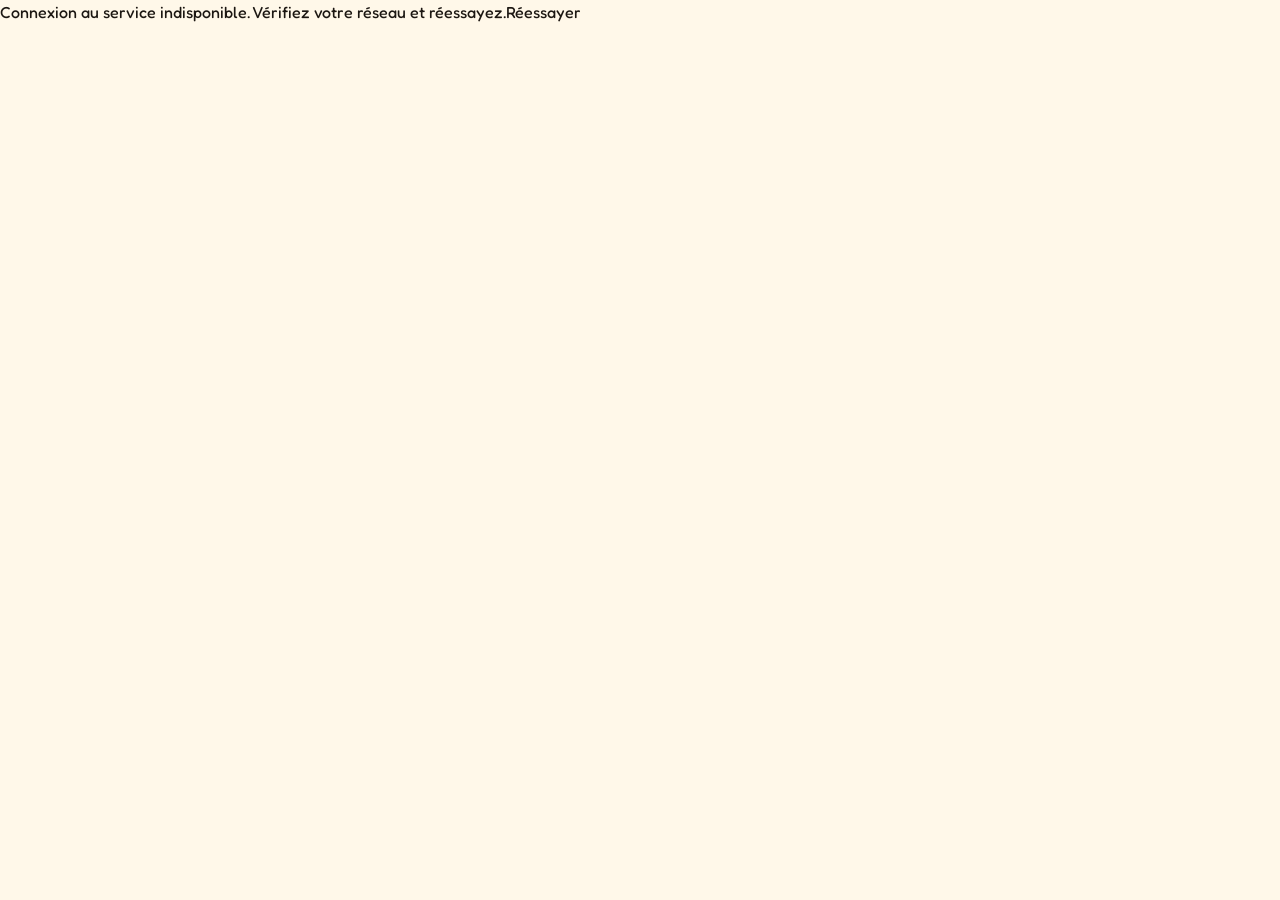
==== commit 0a36d824: "Reset demo points and notifications on page reload" ====
--- a/index.html
+++ b/index.html
@@ -5,11 +5,13 @@
     <meta name="viewport" content="width=device-width, initial-scale=1, viewport-fit=cover" />
     <meta name="theme-color" content="#f8f5ed" />
     <title>FIDELITIZ — Démo mobile connectée</title>
-    <script type="module" crossorigin src="./assets/index.server-DjccMtOa.js"></script>
+    <style>.campaigns-view > .wallet-block { display: none; }</style>
+    <script type="module" crossorigin src="./assets/index.server-sg2xy7kh.js"></script>
     <link rel="stylesheet" crossorigin href="./assets/style-CL3QbnvM.css">
   </head>
   <body>
     <div id="root"></div>
     <script src="./jsQR.js"></script>
+    <link rel="stylesheet" href="./mobile-overrides.css?v=20261014b" />
   </body>
 </html>
--- a/mobile-overrides.css
+++ b/mobile-overrides.css
@@ -0,0 +1,117 @@
+/* The public test should read as a working merchant app on a phone. */
+.scheduled-empty { margin: 16px 0 0; padding: 16px; border: 1px dashed #cfc2ad; border-radius: 12px; color: #6d6255; font-size: 13px; line-height: 1.4; }
+@media (max-width: 760px) {
+  html, body, #root { max-width: 100%; overflow-x: clip; }
+  .dashboard-main, .dashboard-view, .campaign-layout, .campaign-composer, .campaign-side { min-width: 0; max-width: 100%; }
+  .dashboard-main:not(:has(.pro-overview)) > .mobile-test-links { display: none; }
+  .dashboard-main:has(.pro-overview) > .mobile-test-links {
+    display: grid;
+    grid-template-columns: repeat(3, minmax(0, 1fr));
+    gap: 6px;
+    margin: 8px 18px 0;
+    padding: 10px;
+    border: 1px solid #e7dbc6;
+    background: #fffaf0;
+  }
+  .mobile-test-links span { grid-column: 1 / -1; font-size: 12px; }
+  .mobile-test-links a { display: grid; min-height: 38px; place-items: center; padding: 6px; font-size: 11px; text-align: center; }
+  .dashboard-view { padding: 27px 18px 52px; }
+  .view-heading { margin-bottom: 25px; }
+  .view-heading .eyebrow { margin-bottom: 12px; font-size: 10px; letter-spacing: .08em; }
+  .view-heading h1 { margin-bottom: 14px; font-size: clamp(36px, 9vw, 48px); line-height: 1.01; letter-spacing: -.05em; }
+  .view-heading > p:last-child:not(.eyebrow) { font-size: 14px; line-height: 1.42; }
+  .metric-ribbon { grid-template-columns: repeat(2, minmax(0, 1fr)); margin-bottom: 30px; }
+  .metric-ribbon article, .metric-ribbon article + article { min-width: 0; padding: 15px 12px; border-top: 0; border-right: 0; }
+  .metric-ribbon article:nth-child(2n) { border-left: 1px solid #1c17122b; }
+  .metric-ribbon article:nth-child(n+3) { border-top: 1px solid #1c17122b; }
+  .metric-ribbon span { min-height: 28px; margin-bottom: 8px; font-size: 11px; line-height: 1.25; }
+  .metric-ribbon strong { margin-bottom: 4px; font-size: clamp(26px, 6vw, 34px); }
+  .metric-ribbon small { font-size: 10px; line-height: 1.25; }
+  .notification-summary, .stats-ledger { grid-template-columns: repeat(2, minmax(0, 1fr)); margin-bottom: 28px; }
+  .notification-summary article, .notification-summary article + article,
+  .stats-ledger article, .stats-ledger article + article { min-width: 0; padding: 14px 12px; border: 0; }
+  .notification-summary article:nth-child(2n), .stats-ledger article:nth-child(2n) { border-left: 1px solid #1c17122b; }
+  .notification-summary article:nth-child(n+3), .stats-ledger article:nth-child(n+3) { border-top: 1px solid #1c17122b; }
+  .notification-summary article:last-child, .stats-ledger article:last-child { border-bottom: 0; }
+  .notification-summary strong, .stats-ledger strong { font-size: clamp(25px, 6vw, 32px); }
+  .retention-paper, .busy-hours { padding: 22px 18px; }
+  .retention-paper header { align-items: flex-start; gap: 12px; }
+  .retention-paper h2, .busy-hours h2 { font-size: 23px; line-height: 1.13; }
+  .retention-paper header > strong { flex: 0 0 auto; font-size: 36px; white-space: nowrap; }
+  .retention-steps { margin-top: 25px; }
+  .store-grid { gap: 12px; }
+  .store-grid > article, .add-store { min-height: 0; padding: 20px; }
+  .store-grid article h2 { margin-top: 22px; font-size: 25px; }
+  .store-grid article > div { margin: 18px 0; }
+  .add-store { min-height: 155px; }
+  .add-store > span { margin-bottom: 9px; }
+  .settings-section { padding: 25px 0 32px; gap: 18px; }
+  .campaign-composer { padding: 22px 18px; transform: none; border: 1px solid #e5dccc; border-radius: 16px; box-shadow: 0 8px 25px #291b1112; }
+  .campaign-layout { gap: 32px; }
+  .campaign-composer label, .campaign-composer .inline-fields, .campaign-composer .notification-mode { min-width: 0; }
+  .campaign-composer input:not([type='checkbox']), .campaign-composer select, .campaign-composer textarea { min-width: 0; max-width: 100%; font-size: 16px; }
+  .campaign-composer .switch-row { display: grid; grid-template-columns: minmax(0,1fr) 48px; align-items: center; gap: 12px; }
+  .campaign-composer .switch-row > span { min-width: 0; }
+  .campaign-composer .switch-row input[type='checkbox'] { width: 48px; height: 27px; margin: 0; padding: 0; }
+  .campaign-composer .wallet-channels input[type='checkbox'] { width: 15px; height: 15px; flex: none; margin: 0; padding: 0; }
+  .wallet-push { grid-template-columns: 39px minmax(0,1fr); }
+  .wallet-push > div { min-width: 0; }
+  .wallet-push b, .wallet-push p, .scheduled-pushes article strong { overflow-wrap: anywhere; }
+  .scheduled-pushes article { grid-template-columns: minmax(0,1fr) auto; gap: 10px; }
+  .scheduled-pushes article > div { min-width: 0; }
+}
+
+@media (max-width: 560px) {
+  .campaign-composer .switch-row { padding: 16px 0; }
+  .campaign-composer .switch-row small { font-size: 11px; line-height: 1.35; }
+  .campaign-composer .button { max-width: 100%; white-space: normal; }
+  .phone-lockscreen { max-width: 100%; transform: none; border-radius: 30px; box-shadow: 0 8px 28px #291b1129; }
+  .cx-merchant-nav { display: grid; grid-template-columns: repeat(4, minmax(0, 1fr)); gap: 0; padding: 0 8px; overflow: visible; }
+  .cx-merchant-nav button { display: grid; min-height: 58px; align-items: center; padding: 8px 3px; font-size: 11px; line-height: 1.15; text-align: center; white-space: normal; }
+  /* NFC supports are actionable cards on a phone, instead of a clipped table. */
+  .cx-table-wrap:has(.cx-client-cell) { overflow: visible; border: 0; background: transparent; }
+  .cx-table-wrap:has(.cx-client-cell) .cx-table,
+  .cx-table-wrap:has(.cx-client-cell) tbody { display: block; width: 100%; white-space: normal; }
+  .cx-table-wrap:has(.cx-client-cell) thead { display: none; }
+  .cx-table-wrap:has(.cx-client-cell) tbody { display: grid; gap: 12px; }
+  .cx-table-wrap:has(.cx-client-cell) tbody tr {
+    display: grid;
+    grid-template-columns: repeat(3, minmax(0, 1fr));
+    gap: 12px 8px;
+    width: 100%;
+    padding: 17px;
+    border: 1px solid #dfe3db;
+    border-radius: 12px;
+    background: #fff;
+  }
+  .cx-table-wrap:has(.cx-client-cell) tbody td { display: block; min-width: 0; padding: 0; border: 0; }
+  .cx-table-wrap:has(.cx-client-cell) tbody td:first-child { grid-column: 1 / -1; }
+  .cx-table-wrap:has(.cx-client-cell) tbody td:first-child .cx-client-cell { min-width: 0; }
+  .cx-table-wrap:has(.cx-client-cell) tbody td:first-child .cx-client-cell > div { min-width: 0; }
+  .cx-table-wrap:has(.cx-client-cell) tbody td:first-child strong,
+  .cx-table-wrap:has(.cx-client-cell) tbody td:first-child small { overflow-wrap: anywhere; }
+  .cx-table-wrap:has(.cx-client-cell) tbody td:nth-child(2)::before,
+  .cx-table-wrap:has(.cx-client-cell) tbody td:nth-child(3)::before,
+  .cx-table-wrap:has(.cx-client-cell) tbody td:nth-child(4)::before { display: block; margin-bottom: 4px; color: #778074; font-size: 10px; }
+  .cx-table-wrap:has(.cx-client-cell) tbody td:nth-child(2)::before { content: 'Statut'; }
+  .cx-table-wrap:has(.cx-client-cell) tbody td:nth-child(3)::before { content: 'NFC'; }
+  .cx-table-wrap:has(.cx-client-cell) tbody td:nth-child(4)::before { content: 'QR'; }
+  .cx-table-wrap:has(.cx-client-cell) tbody td:last-child { grid-column: 1 / -1; padding-top: 12px; border-top: 1px solid #edf0ea; }
+  .cx-table-wrap:has(.cx-client-cell) tbody td:last-child .cx-actions { width: 100%; justify-content: space-between; gap: 8px; flex-wrap: nowrap; }
+  .cx-table-wrap:has(.cx-client-cell) tbody td:last-child .cx-icon { width: 42px; height: 42px; border-color: #e5e8e0; border-radius: 9px; background: #f9faf7; }
+  /* Billing keeps the invoice action visible without horizontal scrolling. */
+  .cx-table-wrap:has(button[title='Consulter la facture']) { overflow: visible; border: 0; background: transparent; }
+  .cx-table-wrap:has(button[title='Consulter la facture']) .cx-table,
+  .cx-table-wrap:has(button[title='Consulter la facture']) tbody { display: block; width: 100%; white-space: normal; }
+  .cx-table-wrap:has(button[title='Consulter la facture']) thead { display: none; }
+  .cx-table-wrap:has(button[title='Consulter la facture']) tbody { display: grid; gap: 10px; }
+  .cx-table-wrap:has(button[title='Consulter la facture']) tbody tr { display: grid; grid-template-columns: 1fr auto; gap: 6px 10px; padding: 14px; border: 1px solid #dfe3db; border-radius: 10px; background: #fff; }
+  .cx-table-wrap:has(button[title='Consulter la facture']) tbody td { display: block; padding: 0; border: 0; }
+  .cx-table-wrap:has(button[title='Consulter la facture']) tbody td:first-child { grid-column: 1; grid-row: 1 / 3; }
+  .cx-table-wrap:has(button[title='Consulter la facture']) tbody td:nth-child(2) { grid-column: 2; grid-row: 1; text-align: right; }
+  .cx-table-wrap:has(button[title='Consulter la facture']) tbody td:nth-child(3) { grid-column: 1; grid-row: 3; color: #677164; font-size: 11px; }
+  .cx-table-wrap:has(button[title='Consulter la facture']) tbody td:nth-child(4) { grid-column: 2; grid-row: 2; text-align: right; }
+  .cx-table-wrap:has(button[title='Consulter la facture']) tbody td:last-child { grid-column: 2; grid-row: 3; }
+  .cx-table-wrap:has(button[title='Consulter la facture']) tbody td:last-child .cx-actions { justify-content: flex-end; }
+  .cx-table-wrap:has(button[title='Consulter la facture']) tbody td:last-child .cx-icon { width: 34px; height: 34px; border-color: #e5e8e0; border-radius: 8px; }
+}
